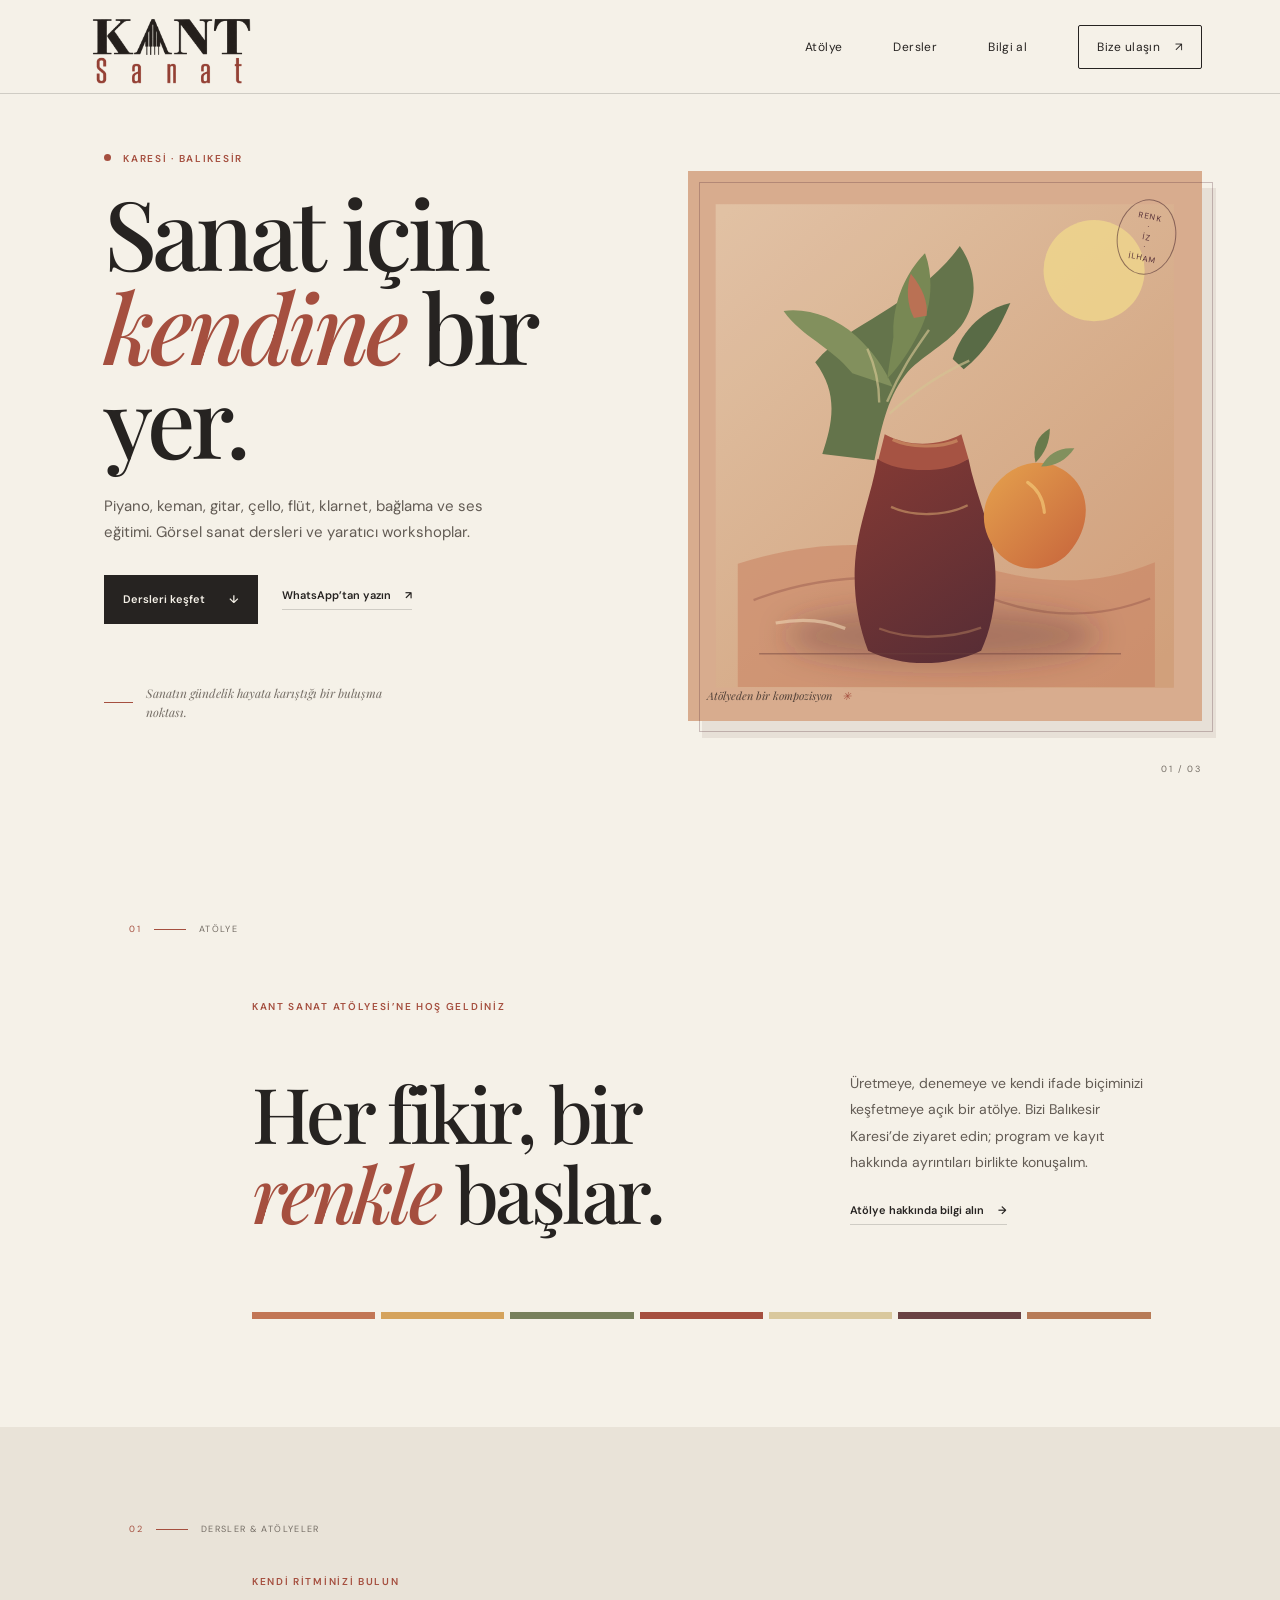
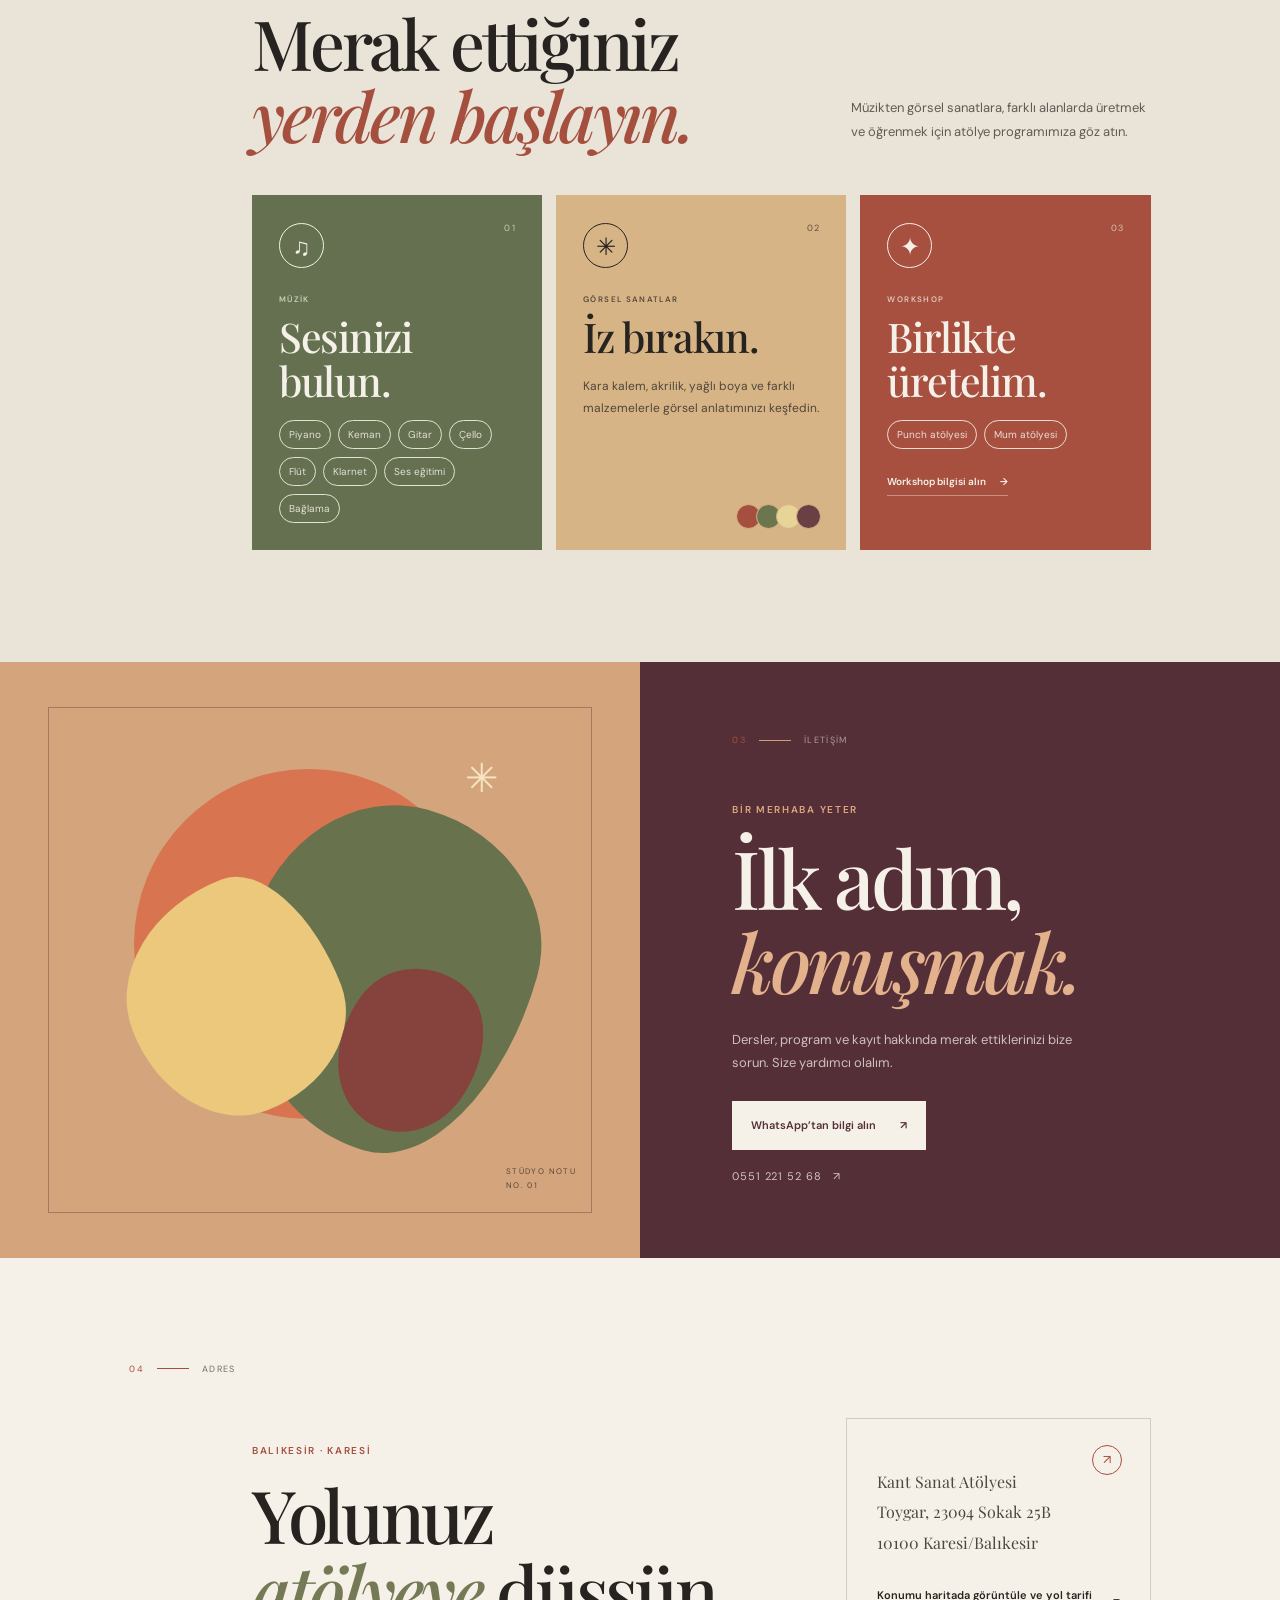
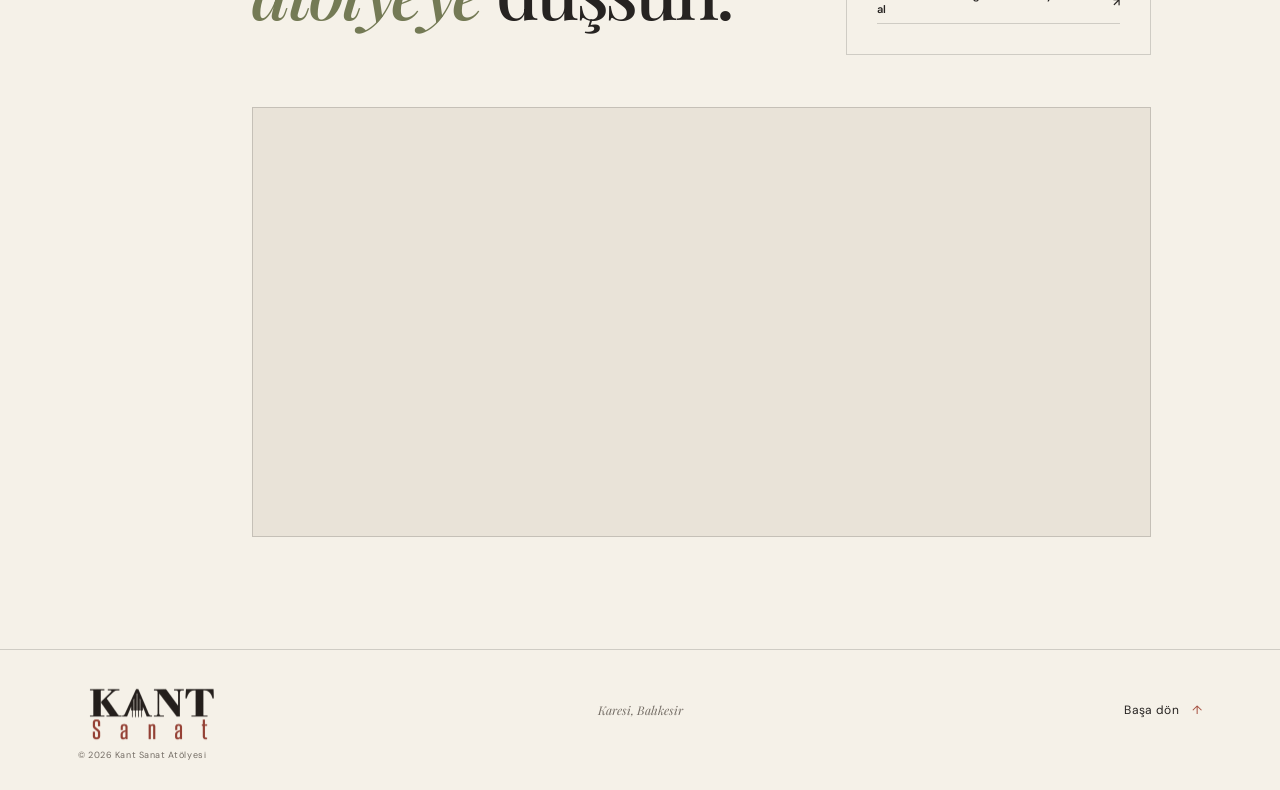
==== index.html @ 28cf9b3d "Use the supplied studio address text" ====
<!doctype html>
<html lang="tr">
  <head>
    <meta charset="utf-8">
    <meta name="viewport" content="width=device-width, initial-scale=1">
    <meta name="theme-color" content="#f5f1e8">
    <meta name="description" content="Kant Sanat Atölyesi, Karesi, Balıkesir. Piyano, keman, gitar, çello, flüt, klarnet, ses eğitimi, bağlama, görsel sanatlar ve yaratıcı workshoplar.">
    <title>Kant Sanat Atölyesi — Karesi, Balıkesir</title>
    <link rel="preconnect" href="https://fonts.googleapis.com">
    <link rel="preconnect" href="https://fonts.gstatic.com" crossorigin>
    <link href="https://fonts.googleapis.com/css2?family=DM+Sans:wght@400;500;600;700&family=Playfair+Display:wght@500;600;700&display=swap" rel="stylesheet">
    <link rel="stylesheet" href="styles.css?v=20261012-logo2">
    <script src="script.js" defer></script>
  </head>
  <body>
    <a class="skip-link" href="#main">İçeriğe geç</a>
    <header class="site-header">
      <a class="brand" href="#top" aria-label="Kant Sanat Atölyesi ana sayfa">
        <img class="brand-logo" src="kant-sanati-logo.png" alt="">
      </a>
      <button class="menu-toggle" type="button" aria-expanded="false" aria-controls="site-nav" aria-label="Menüyü aç">
        <span></span><span></span>
      </button>
      <nav class="site-nav" id="site-nav" aria-label="Ana menü">
        <a href="#atolye">Atölye</a>
        <a href="#program">Dersler</a>
        <a href="#bilgi">Bilgi al</a>
        <a class="nav-cta" href="https://wa.me/905512215268?text=Merhaba%2C%20Kant%20Sanat%20At%C3%B6lyesi%20hakk%C4%B1nda%20bilgi%20almak%20istiyorum." target="_blank" rel="noreferrer">Bize ulaşın <span aria-hidden="true">↗</span></a>
      </nav>
    </header>

    <main id="main">
      <section class="hero" id="top" aria-labelledby="hero-title">
        <div class="hero-copy">
          <p class="eyebrow"><span class="eyebrow-dot"></span> Karesi · Balıkesir</p>
          <h1 id="hero-title">Sanat için<br><em>kendine</em> bir yer.</h1>
          <p class="hero-lede">Piyano, keman, gitar, çello, flüt, klarnet, bağlama ve ses eğitimi. Görsel sanat dersleri ve yaratıcı workshoplar.</p>
          <div class="hero-actions">
            <a class="button button-dark" href="#program">Dersleri keşfet <span aria-hidden="true">↓</span></a>
            <a class="text-link" href="https://wa.me/905512215268?text=Merhaba%2C%20Kant%20Sanat%20At%C3%B6lyesi%20hakk%C4%B1nda%20bilgi%20almak%20istiyorum." target="_blank" rel="noreferrer">WhatsApp’tan yazın <span aria-hidden="true">↗</span></a>
          </div>
          <div class="hero-note"><span class="note-line"></span><span>Sanatın gündelik hayata karıştığı bir buluşma noktası.</span></div>
        </div>

        <div class="hero-art" role="img" aria-label="Sıcak renklerde, natürmorttan ilham alan özgün sanat illüstrasyonu">
          <div class="art-stamp">RENK<br>·<br>İZ<br>·<br>İLHAM</div>
          <svg class="still-life" viewBox="0 0 650 690" fill="none" xmlns="http://www.w3.org/2000/svg" aria-hidden="true">
            <defs>
              <linearGradient id="paper" x1="52" y1="46" x2="575" y2="636" gradientUnits="userSpaceOnUse"><stop stop-color="#E7C7A8"/><stop offset="1" stop-color="#D6A47E"/></linearGradient>
              <linearGradient id="vase" x1="223" y1="290" x2="431" y2="602" gradientUnits="userSpaceOnUse"><stop stop-color="#8C3C34"/><stop offset="1" stop-color="#542C35"/></linearGradient>
              <linearGradient id="fruit" x1="374" y1="355" x2="504" y2="485" gradientUnits="userSpaceOnUse"><stop stop-color="#E7A54E"/><stop offset="1" stop-color="#C8673D"/></linearGradient>
              <filter id="shadow" x="0" y="0" width="650" height="690" filterUnits="userSpaceOnUse"><feGaussianBlur stdDeviation="18"/></filter>
            </defs>
            <path d="M35 39H615V651H35V39Z" fill="url(#paper)"/>
            <path d="M35 39H615V651H35V39Z" fill="#5C3934" fill-opacity=".04"/>
            <circle cx="514" cy="123" r="64" fill="#F0D88C" fill-opacity=".8"/>
            <path d="M63 494C172 459 268 465 366 496C445 521 517 523 591 492V650H63V494Z" fill="#C98262" fill-opacity=".56"/>
            <path d="M83 540C187 500 299 506 378 536C455 565 522 563 585 538" stroke="#8B4D45" stroke-opacity=".38" stroke-width="3"/>
            <ellipse cx="322" cy="585" rx="199" ry="35" fill="#4D3235" fill-opacity=".3" filter="url(#shadow)"/>
            <path d="M161 239C184 211 217 195 243 178C282 154 319 127 344 92C362 117 370 155 349 188C332 215 294 231 275 255C251 286 244 326 236 363L170 355C184 314 190 277 161 239Z" fill="#64744B"/>
            <path d="M208 253C180 218 144 207 121 174C154 170 187 183 212 205C233 224 249 246 259 270" fill="#82905D"/>
            <path d="M260 207C258 164 276 125 300 101C312 134 308 173 291 204C280 225 268 244 252 260" fill="#788854"/>
            <path d="M335 235C347 196 377 171 408 164C394 197 378 224 349 248" fill="#596B46"/>
            <path d="M242 290C242 264 237 244 227 222" stroke="#D4C492" stroke-opacity=".65" stroke-width="3"/>
            <path d="M252 289C269 249 286 225 305 198" stroke="#D4C492" stroke-opacity=".65" stroke-width="3"/>
            <path d="M255 304C292 271 323 252 356 237" stroke="#D4C492" stroke-opacity=".65" stroke-width="3"/>
            <path d="M286 183C277 166 276 145 282 127C297 145 304 163 302 180" fill="#BA7154"/>
            <path d="M228 604C216 573 210 538 211 501C213 448 232 409 240 361C268 375 315 381 355 361C364 408 387 452 389 503C391 542 383 579 371 604C326 625 272 625 228 604Z" fill="url(#vase)"/>
            <path d="M241 362C262 377 324 383 355 361L346 330C318 345 280 347 249 330L241 362Z" fill="#A65343"/>
            <path d="M259 337C280 347 319 348 341 338" stroke="#D8A16E" stroke-opacity=".55" stroke-width="4"/>
            <path d="M257 422C284 435 326 434 354 420" stroke="#E1B477" stroke-opacity=".5" stroke-width="3"/>
            <path d="M242 576C274 589 329 591 371 575" stroke="#D8A16E" stroke-opacity=".35" stroke-width="3"/>
            <path d="M396 484C370 457 367 421 390 393C416 362 457 357 484 382C515 410 505 455 482 480C460 504 422 508 396 484Z" fill="url(#fruit)"/>
            <path d="M440 366C435 348 442 332 458 323C458 340 452 354 440 366Z" fill="#687A4B"/>
            <path d="M447 371C456 354 471 346 489 348C479 363 465 371 447 371Z" fill="#82905D"/>
            <path d="M430 391C443 400 450 414 451 429" stroke="#F3C977" stroke-opacity=".68" stroke-width="4" stroke-linecap="round"/>
            <path d="M90 608H548" stroke="#6B413B" stroke-opacity=".46" stroke-width="2"/>
            <path d="M111 569C145 563 173 565 199 576" stroke="#F0D7B5" stroke-opacity=".58" stroke-width="4"/>
          </svg>
          <span class="art-caption">Atölyeden bir kompozisyon <span aria-hidden="true">✳</span></span>
        </div>
        <span class="hero-index" aria-hidden="true">01 / 03</span>
      </section>

      <section class="intro section-wrap" id="atolye" aria-labelledby="intro-title">
        <div class="section-label"><span>01</span><span class="label-rule"></span><span>ATÖLYE</span></div>
        <div class="intro-content">
          <p class="eyebrow">Kant Sanat Atölyesi’ne hoş geldiniz</p>
          <h2 id="intro-title">Her fikir, bir<br><em>renkle</em> başlar.</h2>
          <div class="intro-side">
            <p>Üretmeye, denemeye ve kendi ifade biçiminizi keşfetmeye açık bir atölye. Bizi Balıkesir Karesi’de ziyaret edin; program ve kayıt hakkında ayrıntıları birlikte konuşalım.</p>
            <a class="text-link" href="#bilgi">Atölye hakkında bilgi alın <span aria-hidden="true">→</span></a>
          </div>
        </div>
        <div class="color-strip" aria-hidden="true"><span></span><span></span><span></span><span></span><span></span><span></span><span></span></div>
      </section>

      <section class="program-section section-wrap" id="program" aria-labelledby="program-title">
        <div class="section-label"><span>02</span><span class="label-rule"></span><span>DERSLER &amp; ATÖLYELER</span></div>
        <div class="program-heading">
          <div>
            <p class="eyebrow">Kendi ritminizi bulun</p>
            <h2 id="program-title">Merak ettiğiniz<br><em>yerden başlayın.</em></h2>
          </div>
          <p class="program-intro">Müzikten görsel sanatlara, farklı alanlarda üretmek ve öğrenmek için atölye programımıza göz atın.</p>
        </div>
        <div class="program-grid">
          <article class="program-card music-card">
            <span class="program-number">01</span>
            <span class="program-symbol" aria-hidden="true">♫</span>
            <p class="eyebrow">MÜZİK</p>
            <h3>Sesinizi<br>bulun.</h3>
            <ul><li>Piyano</li><li>Keman</li><li>Gitar</li><li>Çello</li><li>Flüt</li><li>Klarnet</li><li>Ses eğitimi</li><li>Bağlama</li></ul>
          </article>
          <article class="program-card visual-card">
            <span class="program-number">02</span>
            <span class="program-symbol" aria-hidden="true">✳</span>
            <p class="eyebrow">GÖRSEL SANATLAR</p>
            <h3>İz bırakın.</h3>
            <p class="program-description">Kara kalem, akrilik, yağlı boya ve farklı malzemelerle görsel anlatımınızı keşfedin.</p>
            <div class="mini-swatches" aria-hidden="true"><i></i><i></i><i></i><i></i></div>
          </article>
          <article class="program-card workshop-card">
            <span class="program-number">03</span>
            <span class="program-symbol" aria-hidden="true">✦</span>
            <p class="eyebrow">WORKSHOP</p>
            <h3>Birlikte<br>üretelim.</h3>
            <ul><li>Punch atölyesi</li><li>Mum atölyesi</li></ul>
            <a class="text-link" href="#bilgi">Workshop bilgisi alın <span aria-hidden="true">→</span></a>
          </article>
        </div>
      </section>

      <section class="visit-section" id="bilgi" aria-labelledby="visit-title">
        <div class="visit-art" aria-hidden="true">
          <div class="visit-circle"></div>
          <div class="visit-shape visit-shape-one"></div>
          <div class="visit-shape visit-shape-two"></div>
          <div class="visit-shape visit-shape-three"></div>
          <span class="visit-scribble">✳</span>
          <span class="visit-label">STÜDYO NOTU<br>NO. 01</span>
        </div>
        <div class="visit-copy">
          <div class="section-label section-label-light"><span>03</span><span class="label-rule"></span><span>İLETİŞİM</span></div>
          <p class="eyebrow">Bir merhaba yeter</p>
          <h2 id="visit-title">İlk adım,<br><em>konuşmak.</em></h2>
          <p class="visit-text">Dersler, program ve kayıt hakkında merak ettiklerinizi bize sorun. Size yardımcı olalım.</p>
          <a class="button button-light" href="https://wa.me/905512215268?text=Merhaba%2C%20Kant%20Sanat%20At%C3%B6lyesi%20hakk%C4%B1nda%20bilgi%20almak%20istiyorum." target="_blank" rel="noreferrer">WhatsApp’tan bilgi alın <span aria-hidden="true">↗</span></a>
          <a class="phone-link" href="tel:+905512215268">0551 221 52 68 <span aria-hidden="true">↗</span></a>
        </div>
      </section>

      <section class="address-section section-wrap" aria-labelledby="address-title">
        <div class="section-label"><span>04</span><span class="label-rule"></span><span>ADRES</span></div>
        <div class="address-content">
          <div>
            <p class="eyebrow">Balıkesir · Karesi</p>
            <h2 id="address-title">Yolunuz<br><em>atölyeye</em> düşsün.</h2>
          </div>
          <div class="address-card">
            <span class="pin-icon" aria-hidden="true">↗</span>
            <address>Kant Sanat Atölyesi<br>Toygar, 23094 Sokak 25B<br>10100 Karesi/Balıkesir</address>
            <a class="text-link" href="https://maps.app.goo.gl/2a5eTkE3powobp9GA" target="_blank" rel="noreferrer">Konumu haritada görüntüle ve yol tarifi al <span aria-hidden="true">↗</span></a>
          </div>
        </div>
        <div class="address-map">
          <iframe
            title="Kant Sanat Atölyesi konumu — Toygar Mahallesi, Karesi, Balıkesir"
            src="https://maps.google.com/maps?output=embed&cid=5577545755365066523"
            loading="lazy"
            referrerpolicy="no-referrer-when-downgrade"
            allowfullscreen>
          </iframe>
        </div>
      </section>
    </main>

    <footer class="site-footer">
      <a class="brand brand-footer" href="#top" aria-label="Sayfanın başına dön">
        <img class="brand-logo" src="kant-sanati-logo.png" alt="">
      </a>
      <span class="footer-place">Karesi, Balıkesir</span>
      <a class="footer-top" href="#top">Başa dön <span aria-hidden="true">↑</span></a>
      <span class="footer-copy">© <span id="year">2026</span> Kant Sanat Atölyesi</span>
    </footer>
  </body>
</html>
---- styles.css ----
:root {
  color-scheme: light;
  --paper: #f5f1e8;
  --ink: #262321;
  --muted: #746d65;
  --clay: #a54f3f;
  --wine: #552f37;
  --sage: #747a55;
  --line: rgba(38, 35, 33, .18);
  --serif: "Playfair Display", Georgia, serif;
  --sans: "DM Sans", Arial, sans-serif;
}

* { box-sizing: border-box; }
html { scroll-behavior: smooth; }
body { margin: 0; background: var(--paper); color: var(--ink); font-family: var(--sans); -webkit-font-smoothing: antialiased; }
a { color: inherit; }
.skip-link { position: absolute; top: -4rem; left: 1rem; z-index: 20; padding: .8rem 1rem; background: var(--ink); color: white; }
.skip-link:focus { top: 1rem; }
.site-header { height: 94px; padding: 0 6.1vw; display: flex; align-items: center; justify-content: space-between; position: relative; z-index: 5; border-bottom: 1px solid var(--line); }
.brand { display: inline-flex; align-items: center; gap: 0; text-decoration: none; }
.brand-logo { width: clamp(145px, 16vw, 190px); height: 80px; display: block; object-fit: cover; object-position: center; filter: saturate(.72); }
.site-nav { display: flex; align-items: center; gap: clamp(26px, 4vw, 58px); }
.site-nav a, .footer-top { font-size: 12px; text-decoration: none; letter-spacing: .03em; }
.site-nav a:not(.nav-cta):hover, .footer-top:hover, .text-link:hover { color: var(--clay); }
.nav-cta { padding: 13px 18px; border: 1px solid var(--ink); border-radius: 2px; transition: background .2s, color .2s; }
.nav-cta span { margin-left: 11px; }
.nav-cta:hover { background: var(--ink); color: var(--paper); }
.menu-toggle { display: none; }

.hero { min-height: 630px; position: relative; padding: 58px 6.1vw 70px; display: grid; grid-template-columns: 1fr .94fr; align-items: center; gap: 5vw; overflow: hidden; }
.hero-copy { max-width: 560px; padding: 0 0 18px 2vw; position: relative; z-index: 1; }
.eyebrow { margin: 0 0 19px; font-size: 10px; font-weight: 600; letter-spacing: .17em; text-transform: uppercase; color: var(--clay); }
.eyebrow-dot { display: inline-block; width: 7px; height: 7px; margin: 0 9px 1px 0; border-radius: 50%; background: var(--clay); }
h1, h2 { margin: 0; font-family: var(--serif); font-weight: 500; letter-spacing: -.045em; }
h1 { font-size: clamp(64px, 7.5vw, 106px); line-height: .98; }
h1 em, h2 em { color: var(--clay); font-weight: 500; }
.hero-lede { max-width: 380px; margin: 27px 0 0; color: #625b54; font-size: 15px; line-height: 1.75; }
.hero-actions { margin-top: 29px; display: flex; align-items: center; gap: 24px; flex-wrap: wrap; }
.button { min-height: 49px; padding: 0 19px; display: inline-flex; align-items: center; justify-content: center; gap: 24px; font-size: 11px; font-weight: 600; text-decoration: none; transition: transform .2s, background .2s; }
.button:hover { transform: translateY(-2px); }
.button-dark { background: var(--ink); color: var(--paper); }
.button-dark:hover { background: var(--clay); }
.text-link { width: fit-content; display: inline-flex; align-items: center; gap: 14px; font-size: 11px; font-weight: 600; text-decoration: none; border-bottom: 1px solid var(--line); padding-bottom: 7px; transition: color .2s; }
.hero-note { display: flex; align-items: center; gap: 13px; max-width: 285px; margin-top: 60px; color: var(--muted); font: italic 12px/1.6 var(--serif); }
.note-line { width: 29px; height: 1px; flex: 0 0 auto; background: var(--clay); }
.hero-art { height: min(46vw, 550px); min-height: 405px; max-height: 550px; position: relative; background: #d8ac8e; box-shadow: 14px 17px 0 rgba(88, 57, 49, .09); }
.hero-art::before { content: ""; position: absolute; z-index: 1; inset: 0; border: 1px solid rgba(83, 46, 54, .28); transform: translate(11px, 11px); pointer-events: none; }
.still-life { width: 100%; height: 100%; display: block; }
.art-stamp { position: absolute; z-index: 2; top: 28px; right: 26px; width: 59px; height: 76px; display: grid; place-content: center; border: 1px solid rgba(82, 49, 52, .6); border-radius: 50%; color: var(--wine); text-align: center; font-size: 8px; line-height: 1.3; letter-spacing: .13em; transform: rotate(11deg); }
.art-caption { position: absolute; bottom: 18px; left: 19px; color: rgba(39, 32, 29, .76); font: italic 11px var(--serif); }
.art-caption span { margin-left: 7px; color: var(--clay); }
.hero-index { position: absolute; bottom: 35px; right: 6.1vw; color: var(--muted); font-size: 9px; letter-spacing: .2em; }

.section-wrap { padding-left: 10.1vw; padding-right: 10.1vw; }
.intro { padding-top: 113px; padding-bottom: 108px; }
.section-label { display: flex; align-items: center; gap: 13px; color: var(--muted); font-size: 9px; letter-spacing: .15em; }
.section-label > span:first-child { color: var(--clay); }
.label-rule { width: 32px; height: 1px; background: var(--clay); }
.intro-content { margin: 45px 0 0 12%; display: grid; grid-template-columns: 1.1fr .65fr; align-items: end; gap: 7vw; }
.intro-content .eyebrow { grid-column: 1 / -1; margin-bottom: -33px; }
h2 { font-size: clamp(48px, 6vw, 78px); line-height: 1.04; }
.intro-side { max-width: 350px; padding-bottom: 8px; }
.intro-side p { margin: 0 0 22px; color: #625b54; font-size: 14px; line-height: 1.9; }
.color-strip { height: 7px; margin: 79px 0 0 12%; display: flex; gap: 6px; }
.color-strip span { height: 100%; flex: 1; background: #c27655; }
.color-strip span:nth-child(2) { background: #d5a35c; }
.color-strip span:nth-child(3) { background: #77805c; }
.color-strip span:nth-child(4) { background: #a54f3f; }
.color-strip span:nth-child(5) { background: #d9c89d; }
.color-strip span:nth-child(6) { background: #6a4243; }
.color-strip span:nth-child(7) { background: #b77b57; }

.program-section { padding-top: 96px; padding-bottom: 112px; background: #e9e3d8; }
.program-heading { margin: 40px 0 44px 12%; display: flex; justify-content: space-between; align-items: end; gap: 7vw; }
.program-heading h2 { font-size: clamp(47px, 5.4vw, 70px); }
.program-intro { max-width: 300px; margin: 0 0 7px; color: #625b54; font-size: 13px; line-height: 1.85; }
.program-grid { margin-left: 12%; display: grid; grid-template-columns: repeat(3, 1fr); gap: 14px; }
.program-card { min-height: 355px; position: relative; padding: 28px 27px 27px; overflow: hidden; }
.music-card { background: #64704f; color: var(--paper); }
.visual-card { background: #d7b486; color: var(--ink); }
.workshop-card { background: #a75040; color: var(--paper); }
.program-number { position: absolute; top: 27px; right: 26px; font-size: 9px; letter-spacing: .16em; opacity: .68; }
.program-symbol { width: 45px; height: 45px; display: grid; place-items: center; margin-bottom: 26px; border: 1px solid currentColor; border-radius: 50%; font: 24px var(--serif); }
.program-card .eyebrow { margin-bottom: 10px; color: inherit; opacity: .72; font-size: 8px; }
.program-card h3 { margin: 0 0 18px; font: 500 clamp(32px, 3.2vw, 42px)/1.08 var(--serif); letter-spacing: -.03em; }
.program-card ul { margin: 0; padding: 0; display: flex; flex-wrap: wrap; gap: 8px 7px; list-style: none; }
.program-card li { padding: 7px 9px; border: 1px solid currentColor; border-radius: 20px; font-size: 10px; opacity: .88; }
.program-description { max-width: 250px; margin: 0; color: rgba(38, 35, 33, .76); font-size: 12px; line-height: 1.8; }
.mini-swatches { position: absolute; right: 25px; bottom: 21px; display: flex; }
.mini-swatches i { width: 25px; height: 25px; margin-left: -5px; border: 1px solid #d7b486; border-radius: 50%; background: #a54f3f; }
.mini-swatches i:nth-child(2) { background: #6b764f; }
.mini-swatches i:nth-child(3) { background: #e7d497; }
.mini-swatches i:nth-child(4) { background: #6b4044; }
.workshop-card .text-link { margin-top: 26px; color: var(--paper); border-color: rgba(245, 241, 232, .4); font-size: 10px; }
.workshop-card .text-link:hover { color: #f1c994; }

.visit-section { min-height: 560px; display: grid; grid-template-columns: 1fr 1fr; background: var(--wine); color: var(--paper); overflow: hidden; }
.visit-art { min-height: 560px; position: relative; overflow: hidden; background: #d4a57d; }
.visit-art::before { content: ""; position: absolute; inset: 7.5%; border: 1px solid rgba(76, 42, 43, .36); }
.visit-circle { position: absolute; width: min(28vw, 350px); aspect-ratio: 1; top: 18%; left: 21%; border-radius: 50%; background: #d87550; }
.visit-shape { position: absolute; }
.visit-shape-one { width: 45%; height: 58%; top: 24%; left: 38%; border-radius: 48% 52% 41% 59% / 45% 38% 62% 55%; background: #68734d; transform: rotate(16deg); }
.visit-shape-two { width: 33%; height: 39%; top: 37%; left: 20%; border-radius: 65% 35% 54% 46% / 47% 61% 39% 53%; background: #ebc87c; transform: rotate(-21deg); }
.visit-shape-three { width: 22%; height: 28%; top: 51%; left: 53%; border-radius: 52% 48% 46% 54% / 41% 57% 43% 59%; background: #86433d; transform: rotate(36deg); }
.visit-scribble { position: absolute; top: 15%; right: 22%; color: #f4e5c4; font-size: 40px; }
.visit-label { position: absolute; right: 10%; bottom: 11%; color: rgba(48, 39, 34, .76); font-size: 8px; line-height: 1.7; letter-spacing: .17em; }
.visit-copy { align-self: center; padding: 72px 10vw 75px 7.2vw; }
.section-label-light { color: rgba(245, 241, 232, .57); }
.section-label-light .label-rule { background: #d19b73; }
.visit-copy .eyebrow { margin-top: 57px; color: #dda77f; }
.visit-copy h2 { font-size: clamp(57px, 6.3vw, 82px); }
.visit-copy h2 em { color: #e3b28c; }
.visit-text { max-width: 350px; margin: 25px 0 26px; color: rgba(245, 241, 232, .75); font-size: 13px; line-height: 1.8; }
.button-light { background: var(--paper); color: var(--wine); }
.button-light:hover { background: #e5c49c; }
.phone-link { display: block; width: fit-content; margin-top: 19px; color: rgba(245, 241, 232, .78); font-size: 11px; text-decoration: none; letter-spacing: .08em; }
.phone-link span { margin-left: 8px; }

.address-section { padding-top: 105px; padding-bottom: 112px; }
.address-content { margin: 43px 0 0 12%; display: grid; grid-template-columns: 1fr .62fr; gap: 8vw; align-items: center; }
.address-content h2 { font-size: clamp(49px, 5.7vw, 74px); }
.address-content h2 em { color: var(--sage); }
.address-card { position: relative; padding: 32px 30px 30px; border: 1px solid var(--line); }
.pin-icon { position: absolute; top: 26px; right: 28px; width: 30px; height: 30px; display: grid; place-items: center; border: 1px solid var(--clay); border-radius: 50%; color: var(--clay); font-size: 13px; }
.address-card address { margin: 16px 0 25px; color: #4d4742; font: 16px/1.9 var(--serif); font-style: normal; }
.address-map { height: clamp(260px, 35vw, 430px); margin: 52px 0 0 12%; overflow: hidden; border: 1px solid var(--line); background: #e9e3d8; }
.address-map iframe { width: 100%; height: 100%; display: block; border: 0; filter: saturate(.72) sepia(.08); }
.site-footer { min-height: 130px; padding: 29px 6.1vw; display: grid; grid-template-columns: 1fr auto 1fr; align-items: center; gap: 18px; border-top: 1px solid var(--line); }
.brand-footer .brand-logo { width: 150px; height: 63px; }
.footer-place { color: var(--muted); font: italic 12px var(--serif); }
.footer-top { justify-self: end; }
.footer-top span { margin-left: 9px; color: var(--clay); }
.footer-copy { grid-column: 1 / -1; margin-top: -11px; color: var(--muted); font-size: 9px; letter-spacing: .06em; }

@media (min-width: 1450px) { .hero { padding-left: max(6.1vw, calc((100vw - 1380px) / 2)); padding-right: max(6.1vw, calc((100vw - 1380px) / 2)); } }
@media (max-width: 900px) {
  .site-header { height: 80px; padding: 0 5vw; }
  .hero { min-height: auto; padding: 50px 5vw 67px; grid-template-columns: 1fr .9fr; gap: 3vw; }
  .hero-copy { padding-left: 0; }
  .hero-art { height: 53vw; min-height: 360px; }
  .section-wrap { padding-left: 7vw; padding-right: 7vw; }
  .intro-content, .address-content { margin-left: 5%; gap: 5vw; }
  .program-heading, .program-grid { margin-left: 5%; }
  .visit-copy { padding-right: 6vw; padding-left: 6vw; }
}
@media (max-width: 680px) {
  .site-header { height: 74px; }
.brand-logo { width: 145px; height: 61px; }
  .menu-toggle { width: 42px; height: 42px; padding: 12px 8px; display: flex; flex-direction: column; justify-content: center; gap: 6px; border: 0; background: transparent; cursor: pointer; }
  .menu-toggle span { height: 1px; width: 25px; background: var(--ink); transition: transform .2s; }
  .menu-toggle[aria-expanded="true"] span:first-child { transform: translateY(3.5px) rotate(45deg); }
  .menu-toggle[aria-expanded="true"] span:last-child { transform: translateY(-3.5px) rotate(-45deg); }
  .site-nav { position: absolute; top: 73px; left: 0; right: 0; padding: 22px 6vw 25px; display: none; flex-direction: column; align-items: stretch; gap: 20px; background: var(--paper); border-bottom: 1px solid var(--line); }
  .site-nav.is-open { display: flex; }
  .site-nav a { padding: 6px 0; }
  .site-nav .nav-cta { width: fit-content; padding: 12px 15px; }
  .hero { padding: 47px 6vw 50px; display: flex; flex-direction: column; align-items: stretch; gap: 39px; }
  .hero-copy { padding: 0; }
  h1 { font-size: clamp(61px, 16vw, 82px); }
  .hero-lede { margin-top: 19px; font-size: 14px; }
  .hero-actions { margin-top: 22px; gap: 19px; }
  .hero-note { margin-top: 31px; }
  .hero-art { width: calc(100% - 10px); height: 105vw; min-height: 0; max-height: 470px; margin-right: 10px; }
  .hero-index { right: 6vw; bottom: 19px; }
  .section-wrap { padding-left: 7vw; padding-right: 7vw; }
  .intro { padding-top: 74px; padding-bottom: 73px; }
  .intro-content { margin: 36px 0 0; display: block; }
  .intro-content .eyebrow { margin: 0 0 20px; }
  h2 { font-size: clamp(51px, 13vw, 68px); }
  .intro-side { margin-top: 25px; }
  .intro-side p { font-size: 13px; }
  .color-strip { margin: 41px 0 0; gap: 3px; }
  .program-section { padding-top: 73px; padding-bottom: 78px; }
  .program-heading { margin: 34px 0 29px; display: block; }
  .program-heading h2 { font-size: clamp(48px, 12vw, 64px); }
  .program-intro { margin-top: 18px; }
  .program-grid { margin: 0; grid-template-columns: 1fr; gap: 10px; }
  .program-card { min-height: 300px; padding: 25px 24px; }
  .program-card h3 { font-size: 39px; }
  .visit-section { display: flex; flex-direction: column; }
  .visit-art { min-height: 300px; height: 76vw; max-height: 400px; }
  .visit-circle { width: 53vw; }
  .visit-copy { padding: 42px 7vw 52px; }
  .visit-copy .eyebrow { margin-top: 41px; }
  .visit-copy h2 { font-size: clamp(61px, 15vw, 78px); }
  .address-section { padding-top: 73px; padding-bottom: 76px; }
  .address-map { height: 300px; margin: 32px 0 0; }
  .address-content { margin: 34px 0 0; display: block; }
  .address-content h2 { font-size: clamp(50px, 12vw, 66px); }
  .address-card { margin-top: 27px; padding: 25px 23px; }
  .address-card address { font-size: 15px; }
  .site-footer { padding: 25px 6vw; grid-template-columns: 1fr auto; }
  .footer-place { grid-row: 2; grid-column: 1; }
  .footer-top { grid-column: 2; grid-row: 1; }
  .footer-copy { margin-top: 0; }
}
@media (prefers-reduced-motion: reduce) { *, *::before, *::after { scroll-behavior: auto !important; transition-duration: .01ms !important; animation-duration: .01ms !important; } }
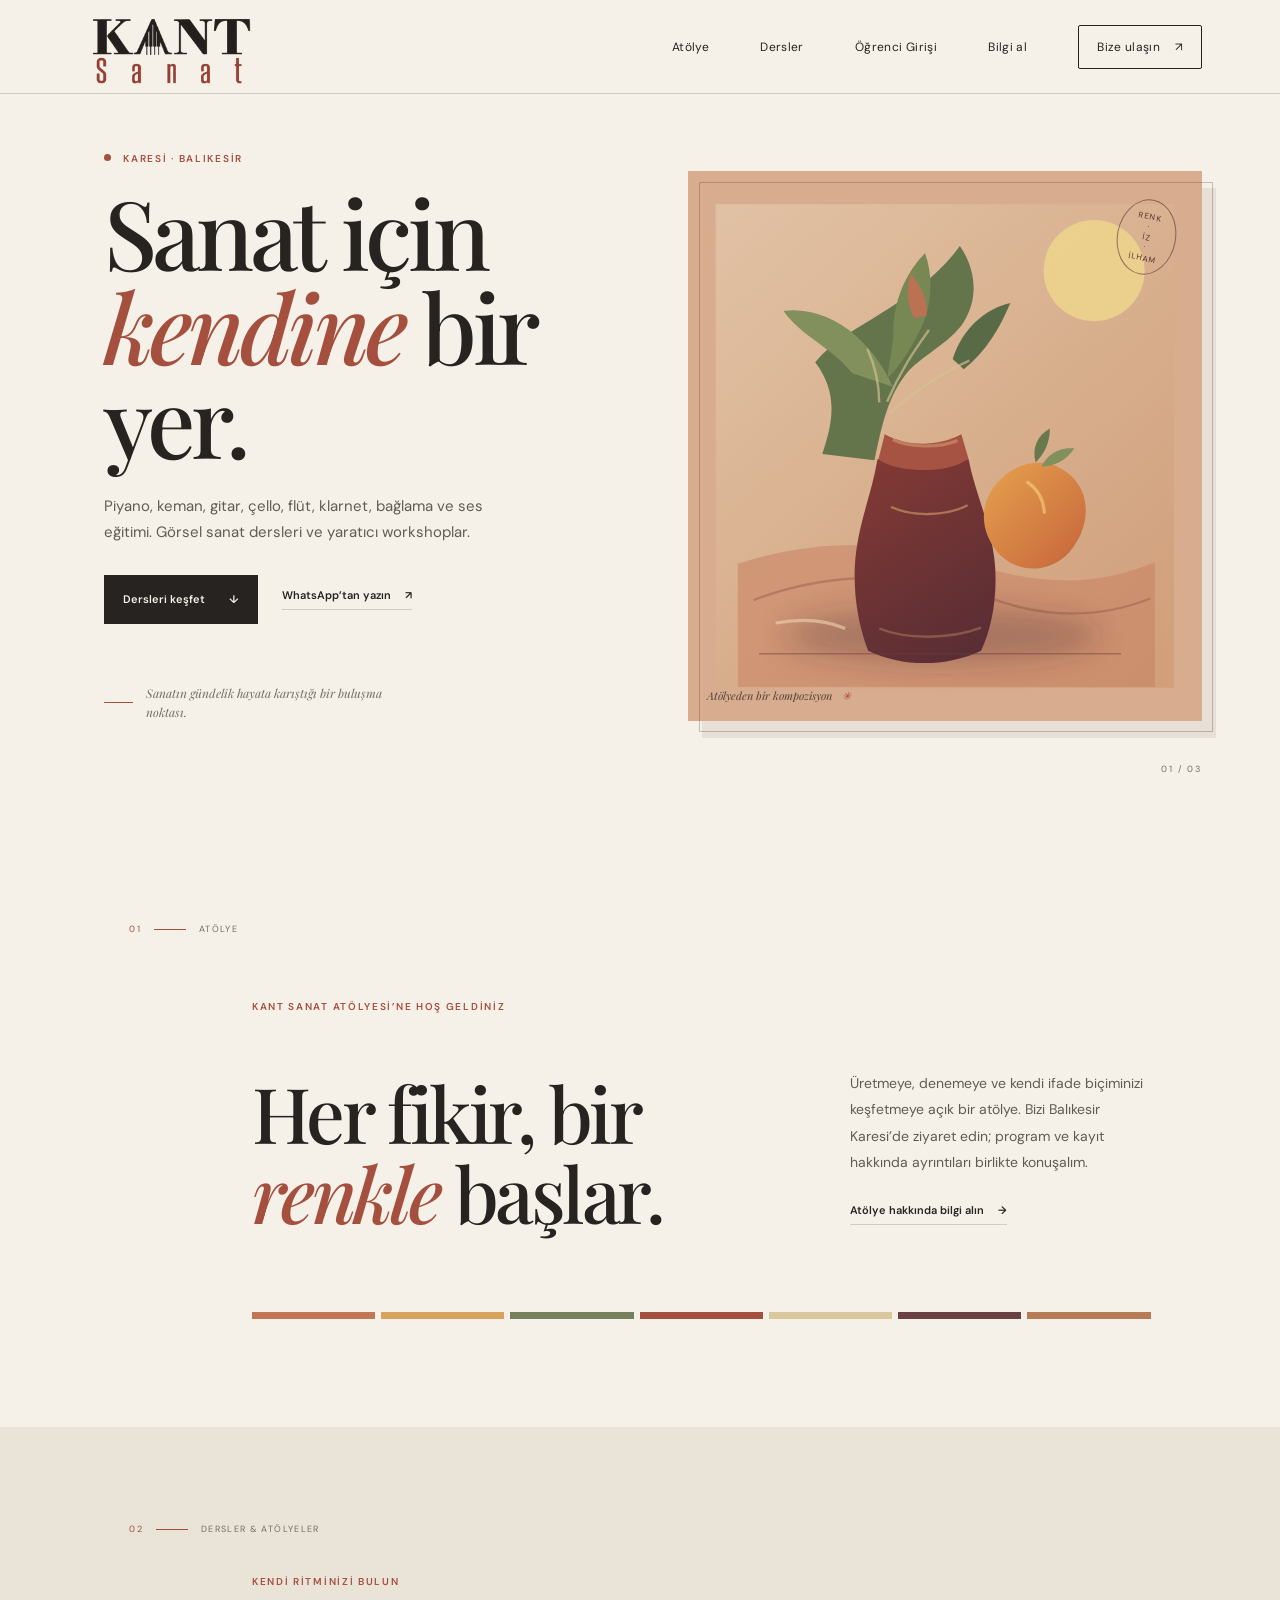
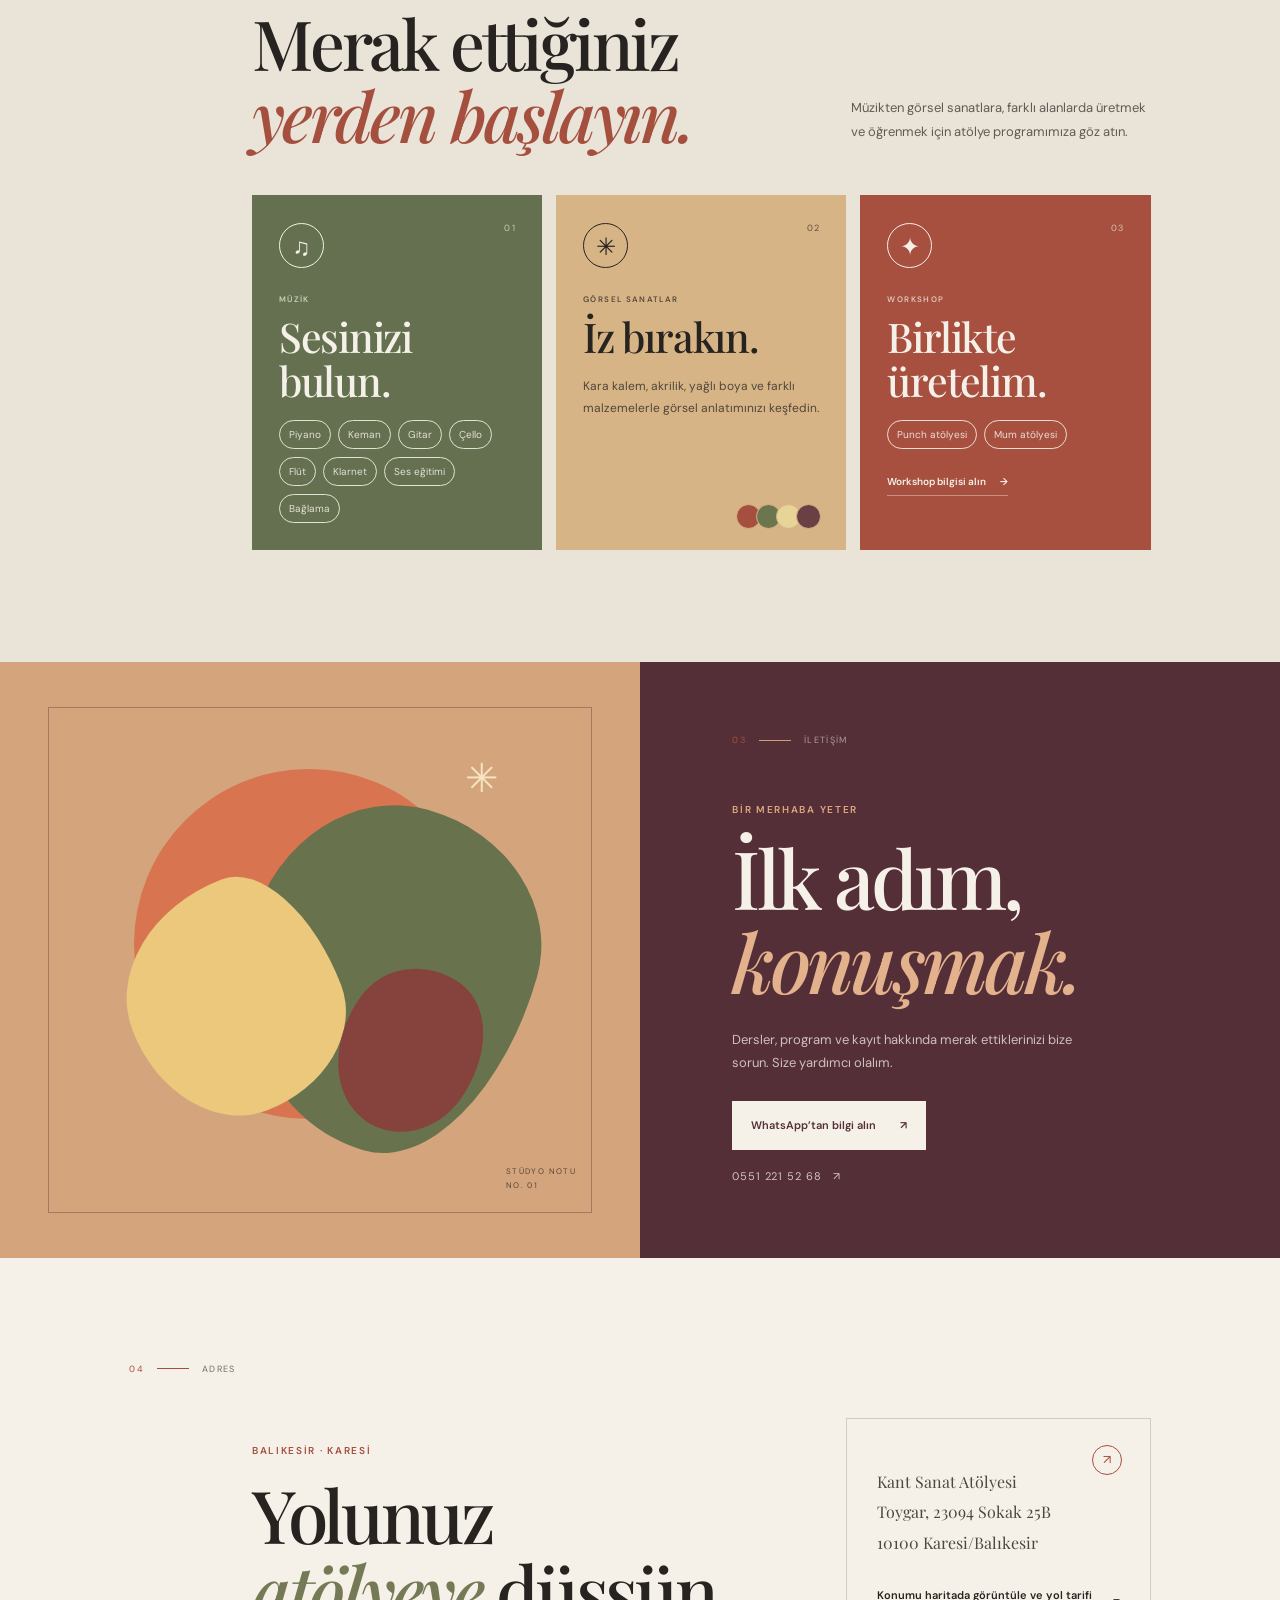
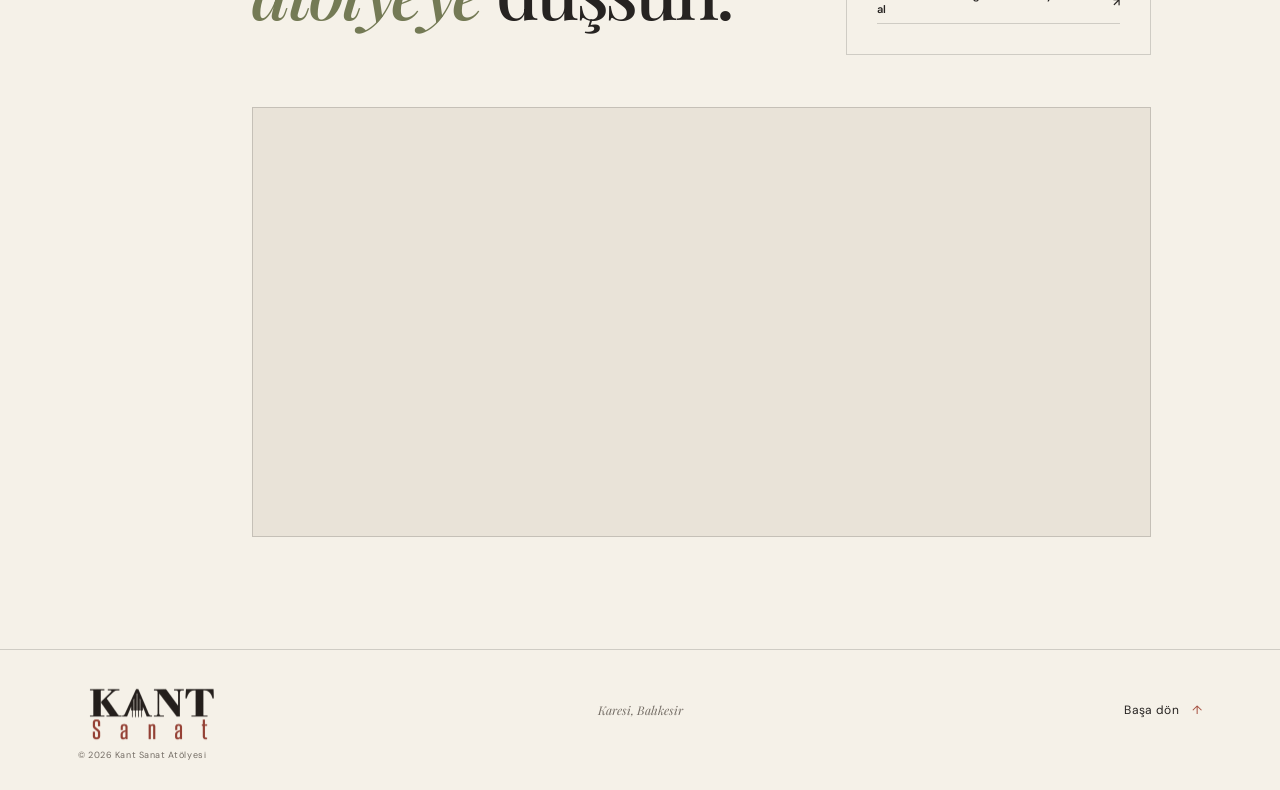
==== commit 31582b48: "Add student web portal under /ogrenci with Firebase account access" ====
--- a/index.html
+++ b/index.html
@@ -24,6 +24,7 @@
       <nav class="site-nav" id="site-nav" aria-label="Ana menü">
         <a href="#atolye">Atölye</a>
         <a href="#program">Dersler</a>
+        <a href="/ogrenci/">Öğrenci Girişi</a>
         <a href="#bilgi">Bilgi al</a>
         <a class="nav-cta" href="https://wa.me/905512215268?text=Merhaba%2C%20Kant%20Sanat%20At%C3%B6lyesi%20hakk%C4%B1nda%20bilgi%20almak%20istiyorum." target="_blank" rel="noreferrer">Bize ulaşın <span aria-hidden="true">↗</span></a>
       </nav>
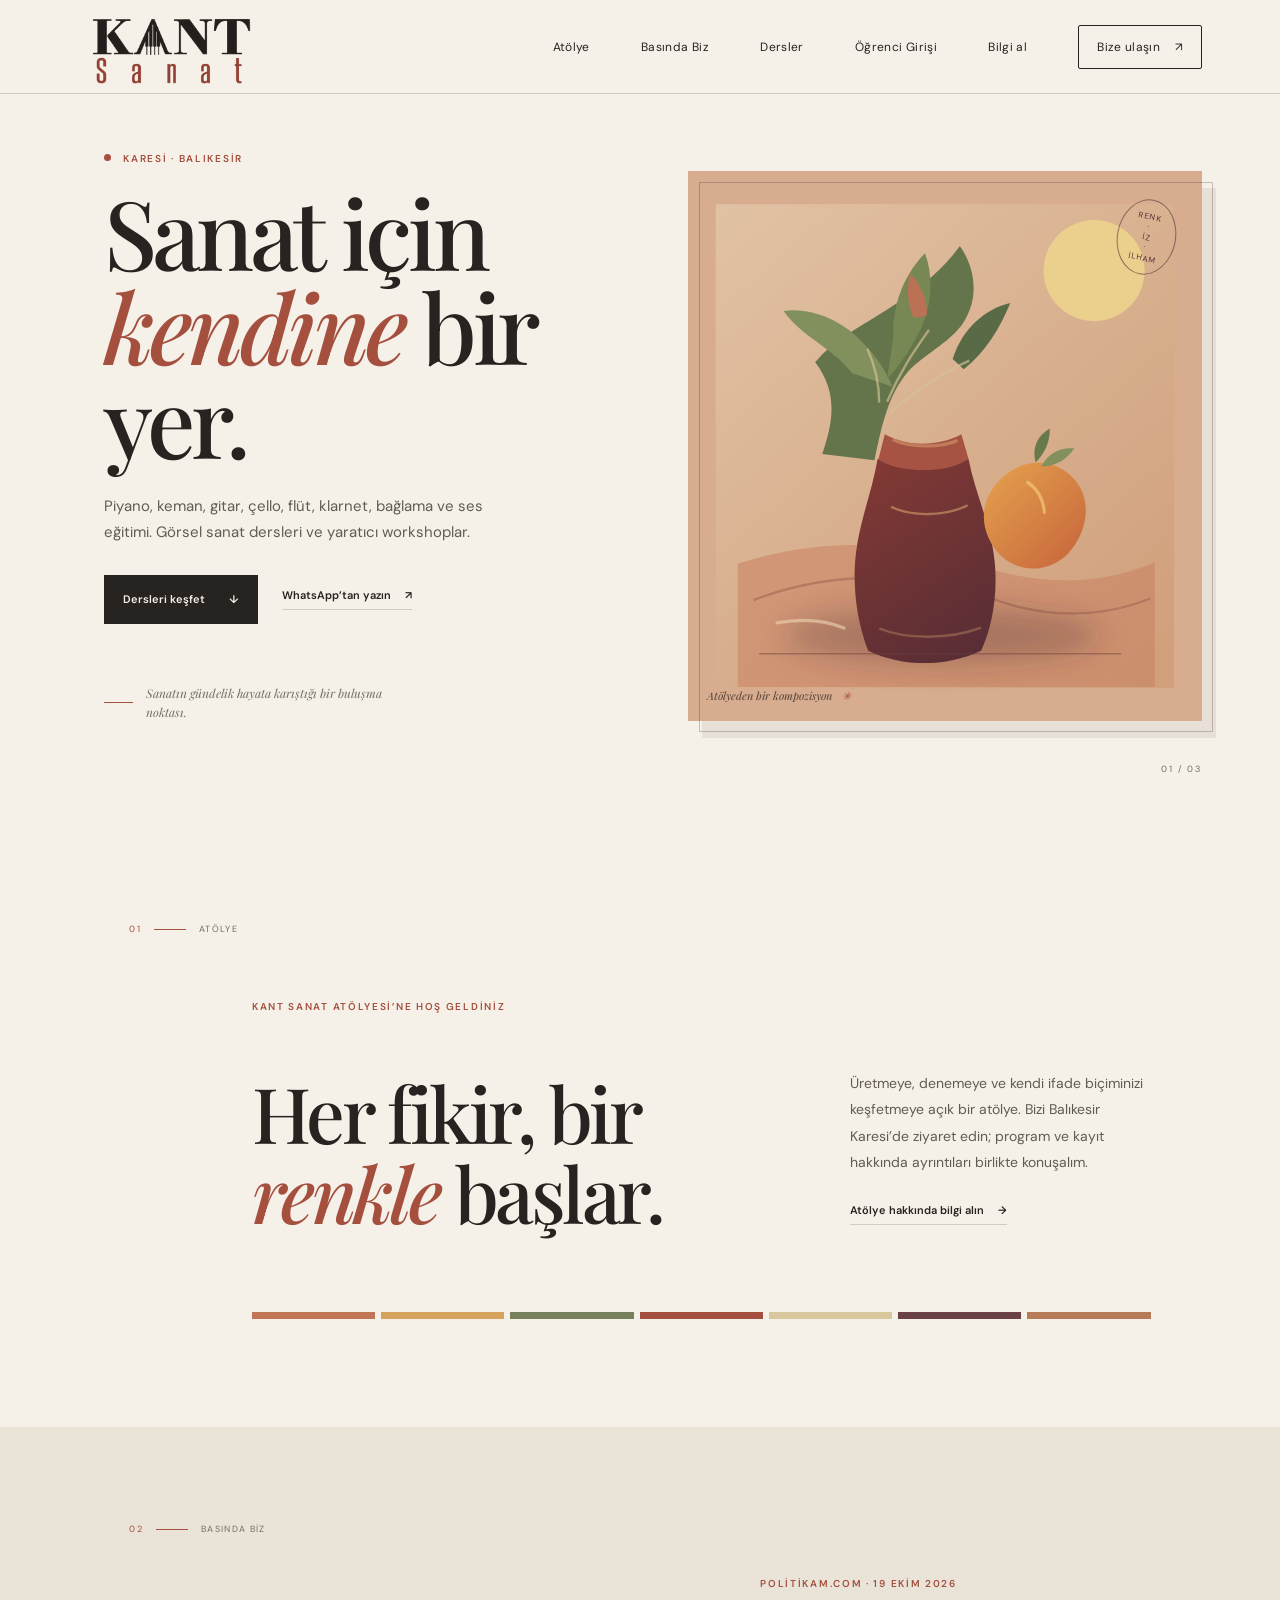
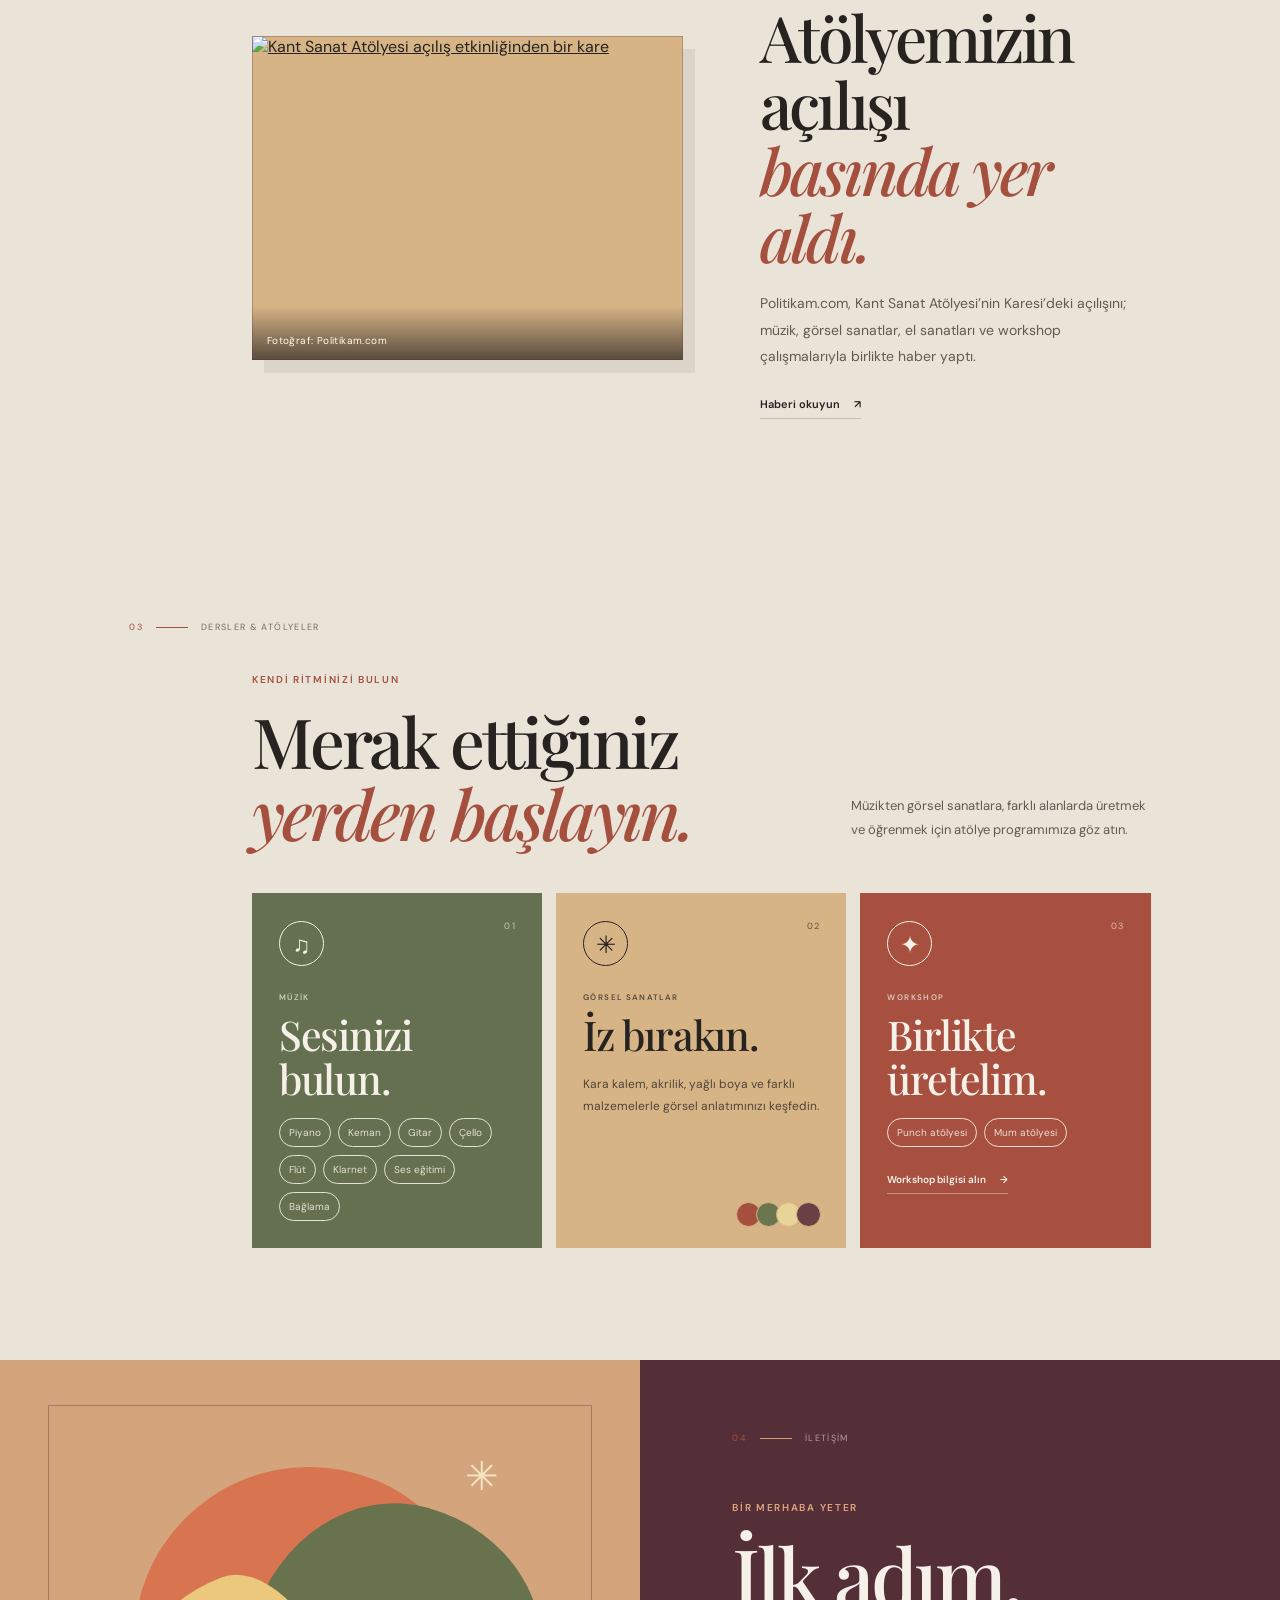
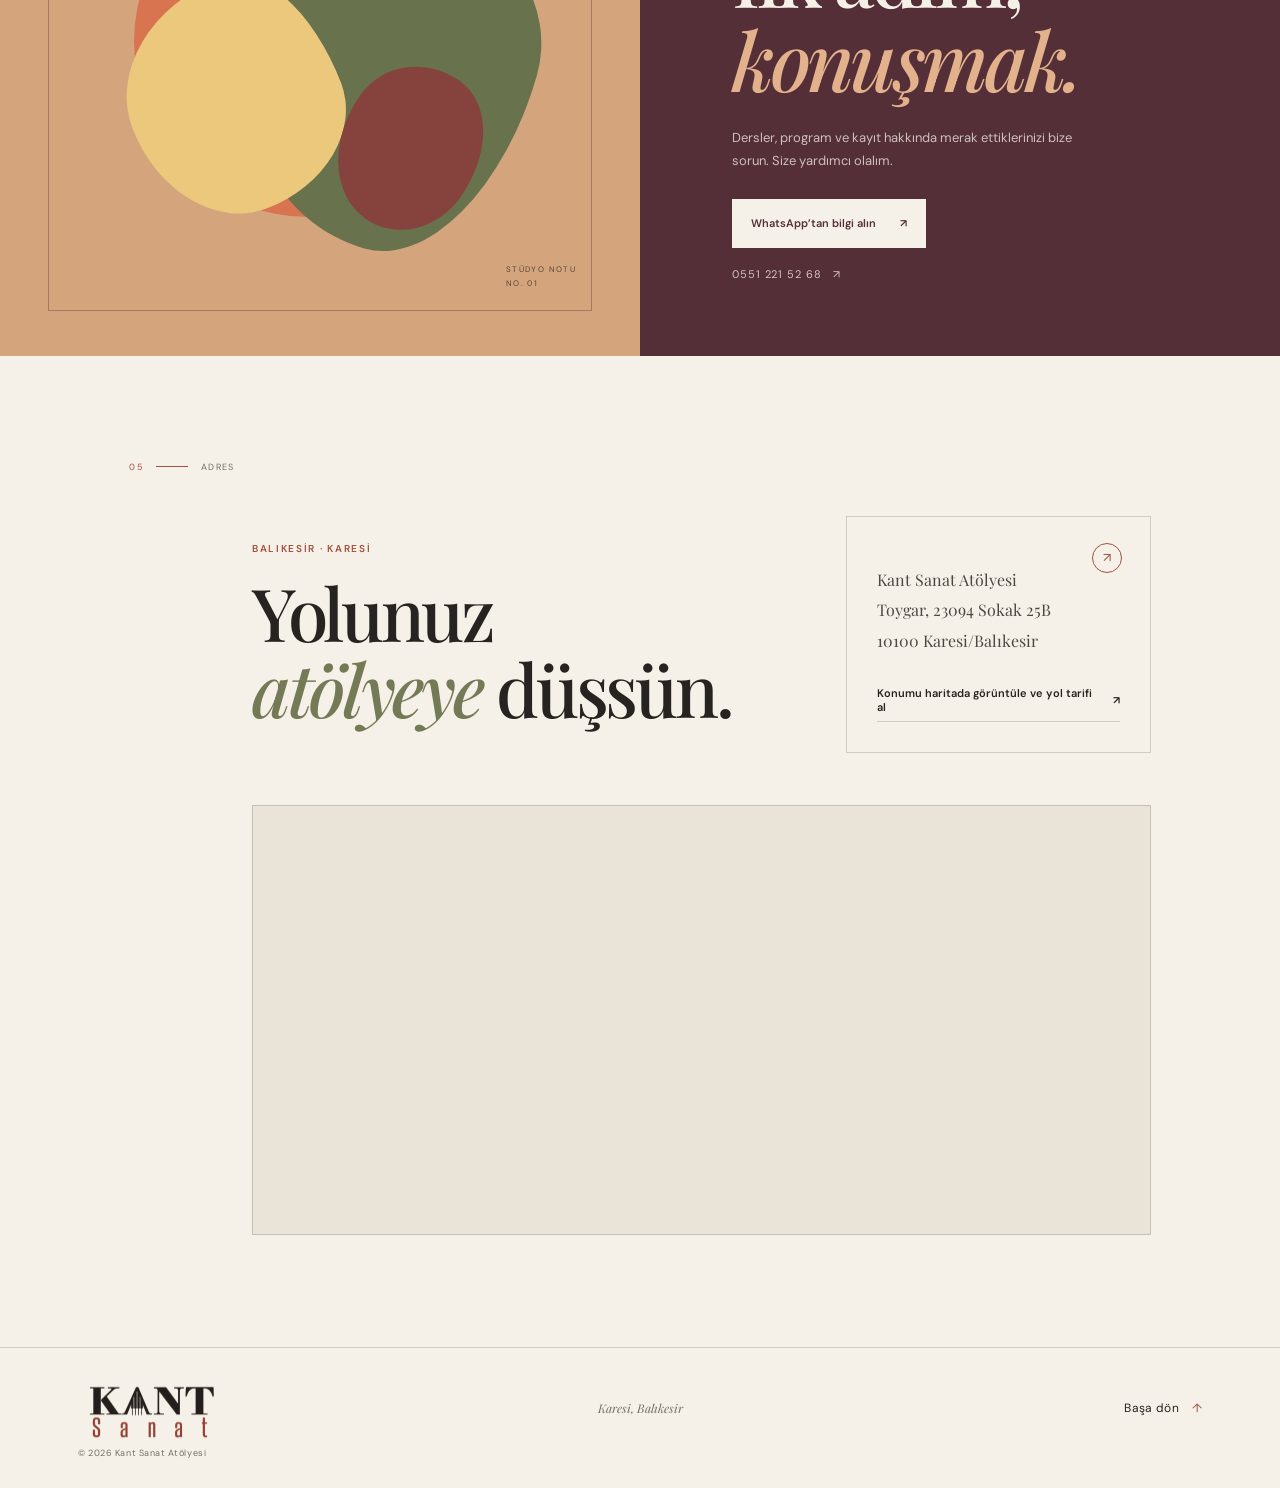
==== commit 9aed6a6b: "Add press coverage section with opening photo" ====
--- a/index.html
+++ b/index.html
@@ -23,8 +23,9 @@
       </button>
       <nav class="site-nav" id="site-nav" aria-label="Ana menü">
         <a href="#atolye">Atölye</a>
+        <a href="#basinda">Basında Biz</a>
         <a href="#program">Dersler</a>
-        <a href="/ogrenci/">Öğrenci Girişi</a>
+        <a href="https://kant-sanat-atolyesi.firebaseapp.com/">Öğrenci Girişi</a>
         <a href="#bilgi">Bilgi al</a>
         <a class="nav-cta" href="https://wa.me/905512215268?text=Merhaba%2C%20Kant%20Sanat%20At%C3%B6lyesi%20hakk%C4%B1nda%20bilgi%20almak%20istiyorum." target="_blank" rel="noreferrer">Bize ulaşın <span aria-hidden="true">↗</span></a>
       </nav>
@@ -96,8 +97,24 @@
         <div class="color-strip" aria-hidden="true"><span></span><span></span><span></span><span></span><span></span><span></span><span></span></div>
       </section>
 
+      <section class="press-section section-wrap" id="basinda" aria-labelledby="press-title">
+        <div class="section-label"><span>02</span><span class="label-rule"></span><span>BASINDA BİZ</span></div>
+        <div class="press-content">
+          <a class="press-photo" href="https://www.politikam.com/balikesir-karesi-kant-sanat-atolyesi-acildi" target="_blank" rel="noopener noreferrer" aria-label="Politikam.com açılış haberini fotoğrafla aç">
+            <img src="https://politikamcom.teimg.com/politikam-com/uploads/2026/10/whatsapp-image-2026-10-19-at-115817.jpeg" alt="Kant Sanat Atölyesi açılış etkinliğinden bir kare" loading="lazy">
+            <span class="press-photo-credit">Fotoğraf: Politikam.com</span>
+          </a>
+          <article class="press-story">
+            <p class="eyebrow">POLİTİKAM.COM · 19 EKİM 2026</p>
+            <h2 id="press-title">Atölyemizin açılışı<br><em>basında yer aldı.</em></h2>
+            <p>Politikam.com, Kant Sanat Atölyesi’nin Karesi’deki açılışını; müzik, görsel sanatlar, el sanatları ve workshop çalışmalarıyla birlikte haber yaptı.</p>
+            <a class="text-link" href="https://www.politikam.com/balikesir-karesi-kant-sanat-atolyesi-acildi" target="_blank" rel="noopener noreferrer">Haberi okuyun <span aria-hidden="true">↗</span></a>
+          </article>
+        </div>
+      </section>
+
       <section class="program-section section-wrap" id="program" aria-labelledby="program-title">
-        <div class="section-label"><span>02</span><span class="label-rule"></span><span>DERSLER &amp; ATÖLYELER</span></div>
+        <div class="section-label"><span>03</span><span class="label-rule"></span><span>DERSLER &amp; ATÖLYELER</span></div>
         <div class="program-heading">
           <div>
             <p class="eyebrow">Kendi ritminizi bulun</p>
@@ -142,7 +159,7 @@
           <span class="visit-label">STÜDYO NOTU<br>NO. 01</span>
         </div>
         <div class="visit-copy">
-          <div class="section-label section-label-light"><span>03</span><span class="label-rule"></span><span>İLETİŞİM</span></div>
+          <div class="section-label section-label-light"><span>04</span><span class="label-rule"></span><span>İLETİŞİM</span></div>
           <p class="eyebrow">Bir merhaba yeter</p>
           <h2 id="visit-title">İlk adım,<br><em>konuşmak.</em></h2>
           <p class="visit-text">Dersler, program ve kayıt hakkında merak ettiklerinizi bize sorun. Size yardımcı olalım.</p>
@@ -152,7 +169,7 @@
       </section>
 
       <section class="address-section section-wrap" aria-labelledby="address-title">
-        <div class="section-label"><span>04</span><span class="label-rule"></span><span>ADRES</span></div>
+        <div class="section-label"><span>05</span><span class="label-rule"></span><span>ADRES</span></div>
         <div class="address-content">
           <div>
             <p class="eyebrow">Balıkesir · Karesi</p>
--- a/styles.css
+++ b/styles.css
@@ -71,6 +71,17 @@
 .color-strip span:nth-child(6) { background: #6a4243; }
 .color-strip span:nth-child(7) { background: #b77b57; }
 
+.press-section { padding-top: 96px; padding-bottom: 106px; background: #e9e3d8; }
+.press-content { margin: 42px 0 0 12%; display: grid; grid-template-columns: minmax(0, 1.05fr) minmax(0, .95fr); align-items: center; gap: clamp(30px, 6vw, 84px); }
+.press-photo { min-width: 0; position: relative; display: block; overflow: hidden; background: #d7b486; box-shadow: 12px 13px 0 rgba(88, 57, 49, .09); }
+.press-photo::before { content: ""; position: absolute; z-index: 1; inset: 0; border: 1px solid rgba(83, 46, 54, .28); pointer-events: none; }
+.press-photo img { width: 100%; aspect-ratio: 4 / 3; display: block; object-fit: cover; transition: transform .35s; }
+.press-photo:hover img { transform: scale(1.025); }
+.press-photo-credit { position: absolute; right: 0; bottom: 0; left: 0; padding: 28px 15px 13px; color: #fffaf1; background: linear-gradient(transparent, rgba(38, 35, 33, .72)); font-size: 10px; letter-spacing: .04em; }
+.press-story h2 { margin: 0 0 20px; font-size: clamp(43px, 5vw, 66px); }
+.press-story > p:not(.eyebrow) { max-width: 410px; margin: 0 0 22px; color: #625b54; font-size: 14px; line-height: 1.9; }
+.press-story .eyebrow { margin-bottom: 14px; }
+
 .program-section { padding-top: 96px; padding-bottom: 112px; background: #e9e3d8; }
 .program-heading { margin: 40px 0 44px 12%; display: flex; justify-content: space-between; align-items: end; gap: 7vw; }
 .program-heading h2 { font-size: clamp(47px, 5.4vw, 70px); }
@@ -141,7 +152,7 @@
   .hero-art { height: 53vw; min-height: 360px; }
   .section-wrap { padding-left: 7vw; padding-right: 7vw; }
   .intro-content, .address-content { margin-left: 5%; gap: 5vw; }
-  .program-heading, .program-grid { margin-left: 5%; }
+  .program-heading, .program-grid, .press-content { margin-left: 5%; }
   .visit-copy { padding-right: 6vw; padding-left: 6vw; }
 }
 @media (max-width: 680px) {
@@ -171,7 +182,11 @@
   .intro-side { margin-top: 25px; }
   .intro-side p { font-size: 13px; }
   .color-strip { margin: 41px 0 0; gap: 3px; }
-  .program-section { padding-top: 73px; padding-bottom: 78px; }
+  .press-section { padding-top: 72px; padding-bottom: 76px; }
+  .press-content { margin: 33px 0 0; grid-template-columns: 1fr; gap: 30px; }
+  .press-photo img { aspect-ratio: 4 / 3; }
+  .press-story h2 { font-size: clamp(45px, 11vw, 60px); }
+  .press-section + .program-section { padding-top: 73px; padding-bottom: 78px; }
   .program-heading { margin: 34px 0 29px; display: block; }
   .program-heading h2 { font-size: clamp(48px, 12vw, 64px); }
   .program-intro { margin-top: 18px; }
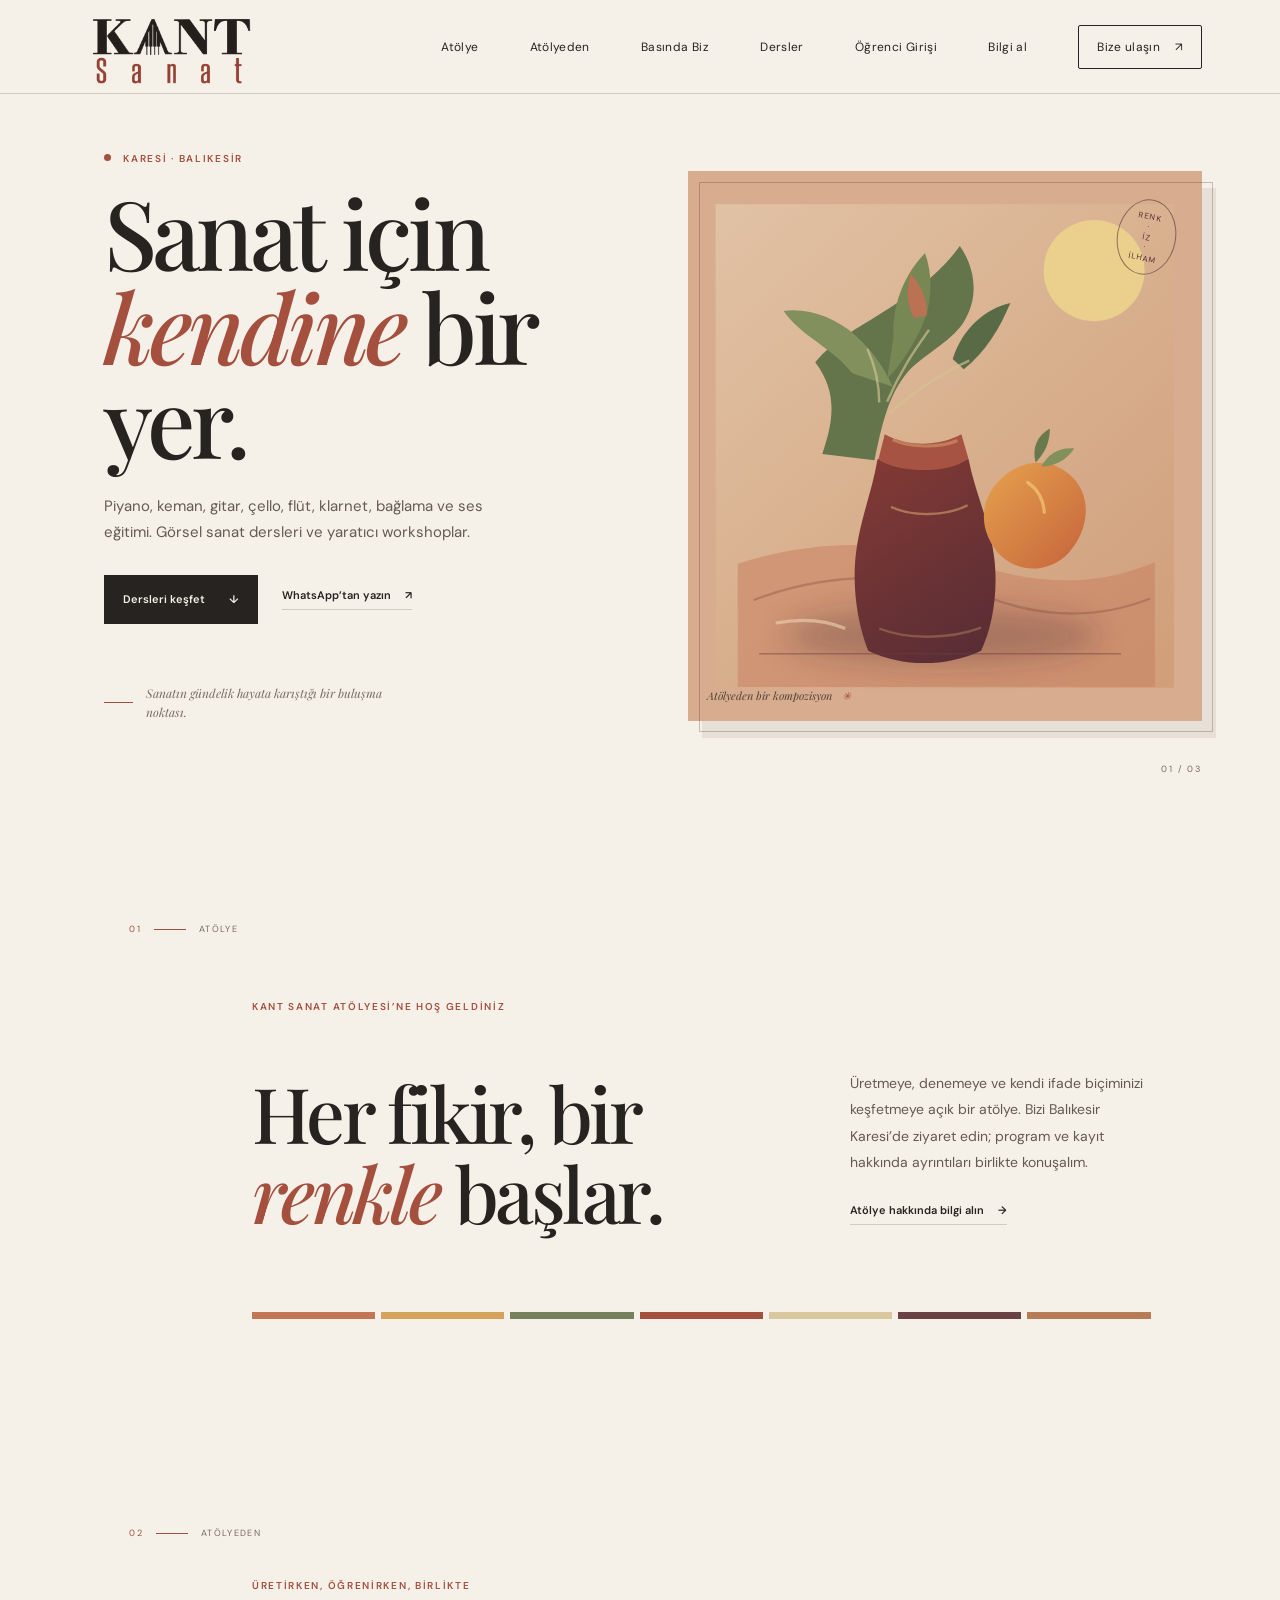
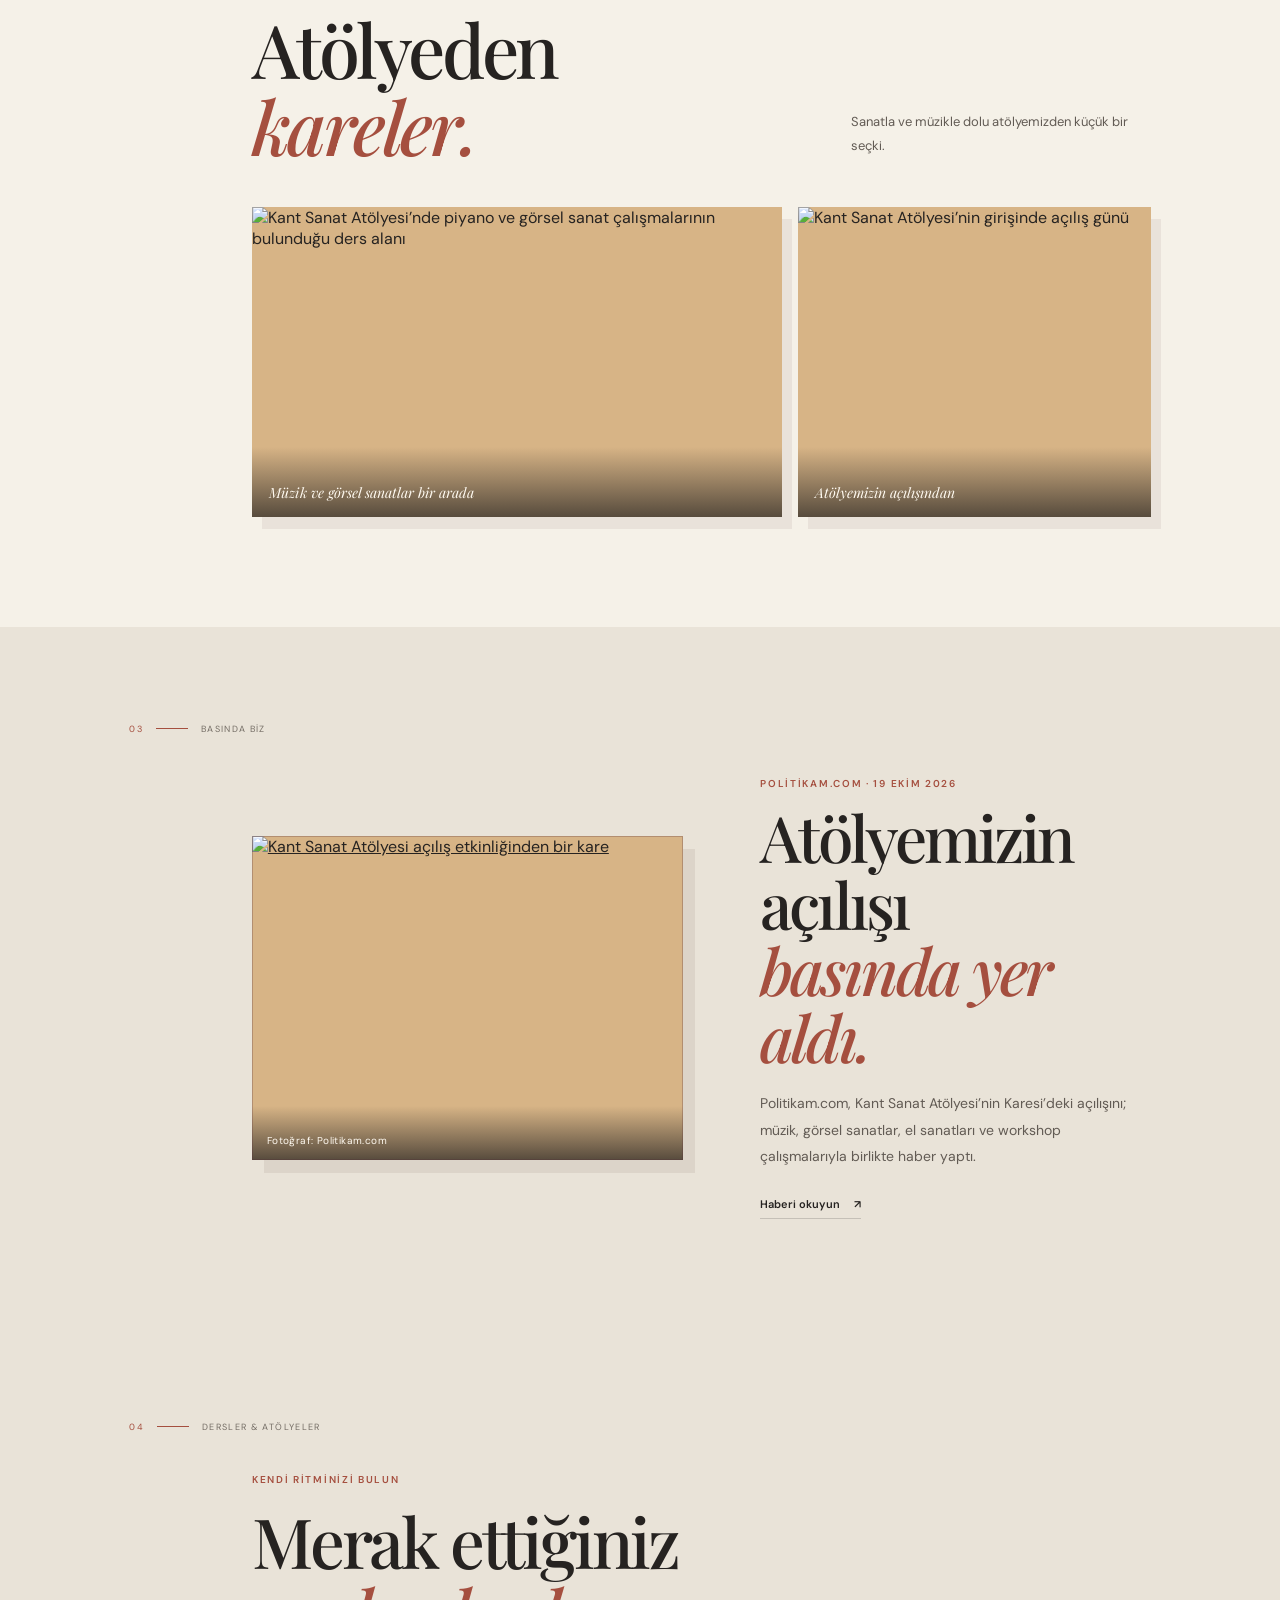
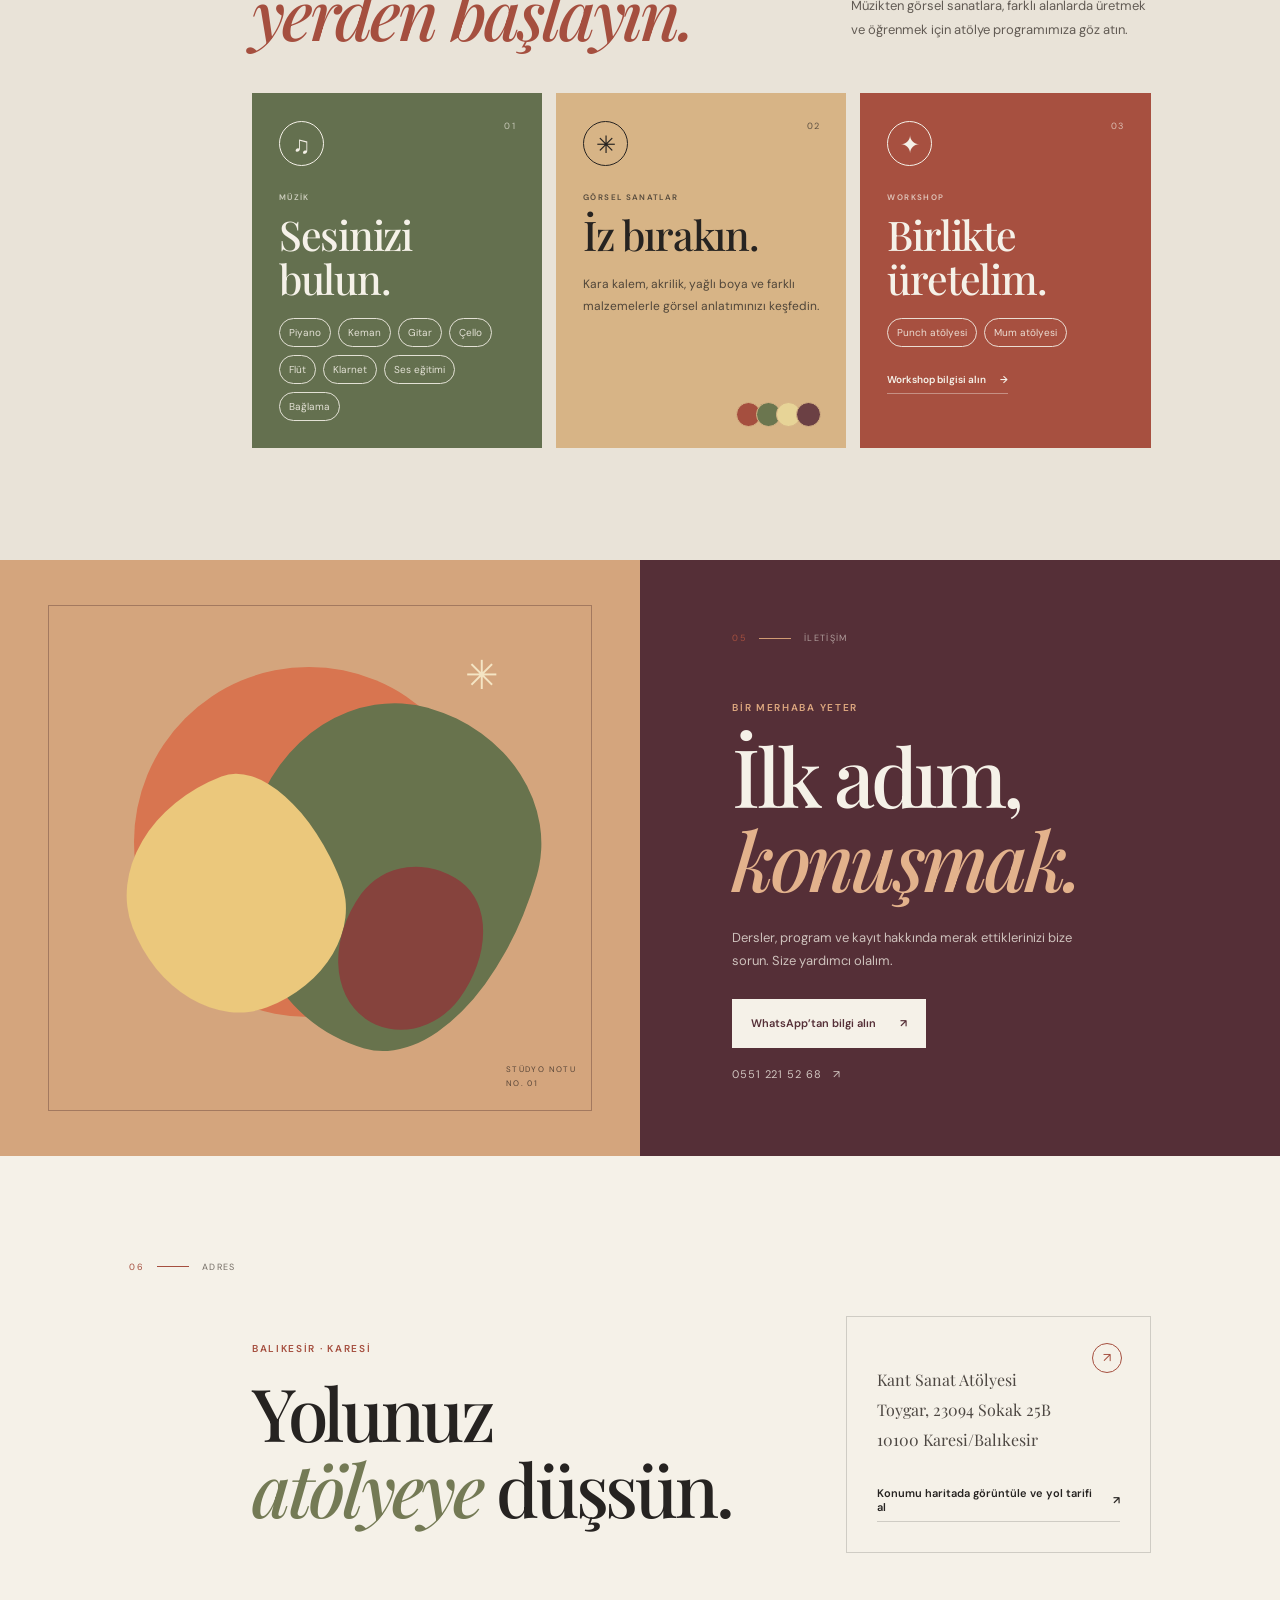
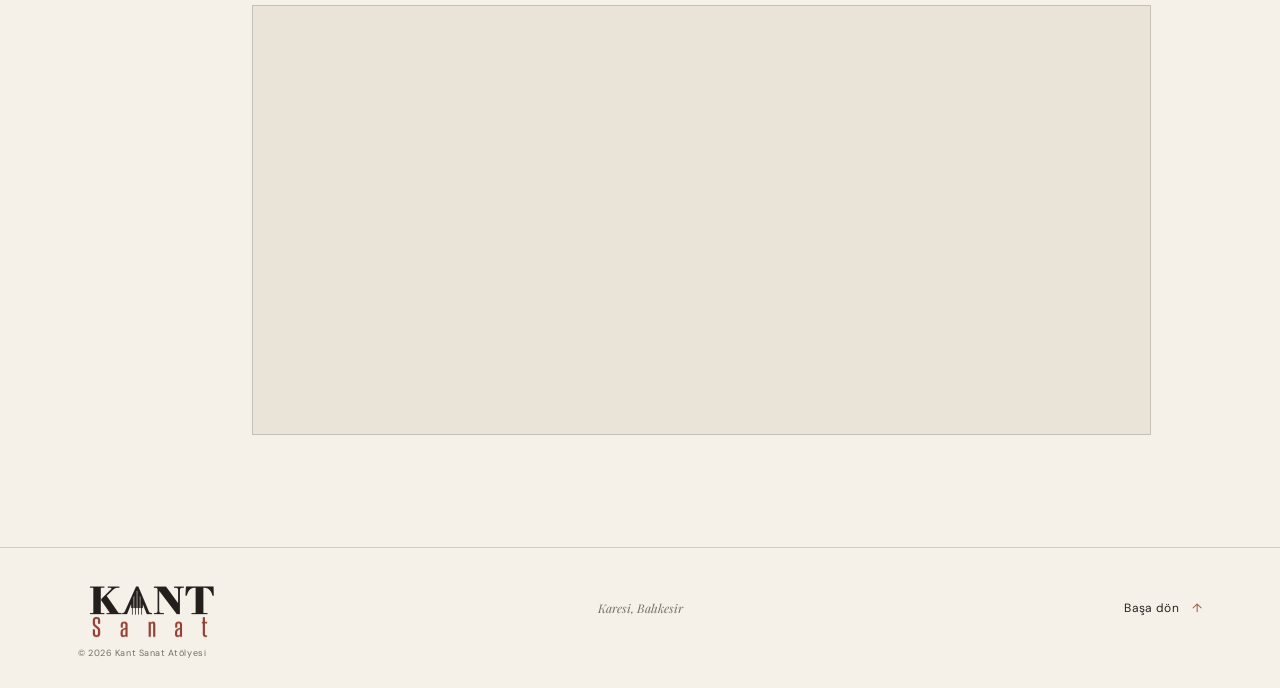
==== commit 82c1cf06: "Add studio photo gallery section" ====
--- a/index.html
+++ b/index.html
@@ -23,6 +23,7 @@
       </button>
       <nav class="site-nav" id="site-nav" aria-label="Ana menü">
         <a href="#atolye">Atölye</a>
+        <a href="#atolyeden">Atölyeden</a>
         <a href="#basinda">Basında Biz</a>
         <a href="#program">Dersler</a>
         <a href="https://kant-sanat-atolyesi.firebaseapp.com/">Öğrenci Girişi</a>
@@ -97,8 +98,29 @@
         <div class="color-strip" aria-hidden="true"><span></span><span></span><span></span><span></span><span></span><span></span><span></span></div>
       </section>
 
+      <section class="gallery-section section-wrap" id="atolyeden" aria-labelledby="gallery-title">
+        <div class="section-label"><span>02</span><span class="label-rule"></span><span>ATÖLYEDEN</span></div>
+        <div class="gallery-heading">
+          <div>
+            <p class="eyebrow">Üretirken, öğrenirken, birlikte</p>
+            <h2 id="gallery-title">Atölyeden<br><em>kareler.</em></h2>
+          </div>
+          <p>Sanatla ve müzikle dolu atölyemizden küçük bir seçki.</p>
+        </div>
+        <div class="gallery-grid">
+          <figure class="gallery-card gallery-card-wide">
+            <img src="https://drive.google.com/thumbnail?id=1dg0LWV5sgF3tD538wTMi2YUfNXubkE71&amp;sz=w1600" alt="Kant Sanat Atölyesi’nde piyano ve görsel sanat çalışmalarının bulunduğu ders alanı" loading="lazy">
+            <figcaption>Müzik ve görsel sanatlar bir arada</figcaption>
+          </figure>
+          <figure class="gallery-card">
+            <img src="https://drive.google.com/thumbnail?id=1hkhaXceSt8mvlf02frQHUciKZ9gkQ7i4&amp;sz=w1200" alt="Kant Sanat Atölyesi’nin girişinde açılış günü" loading="lazy">
+            <figcaption>Atölyemizin açılışından</figcaption>
+          </figure>
+        </div>
+      </section>
+
       <section class="press-section section-wrap" id="basinda" aria-labelledby="press-title">
-        <div class="section-label"><span>02</span><span class="label-rule"></span><span>BASINDA BİZ</span></div>
+        <div class="section-label"><span>03</span><span class="label-rule"></span><span>BASINDA BİZ</span></div>
         <div class="press-content">
           <a class="press-photo" href="https://www.politikam.com/balikesir-karesi-kant-sanat-atolyesi-acildi" target="_blank" rel="noopener noreferrer" aria-label="Politikam.com açılış haberini fotoğrafla aç">
             <img src="https://politikamcom.teimg.com/politikam-com/uploads/2026/10/whatsapp-image-2026-10-19-at-115817.jpeg" alt="Kant Sanat Atölyesi açılış etkinliğinden bir kare" loading="lazy">
@@ -114,7 +136,7 @@
       </section>
 
       <section class="program-section section-wrap" id="program" aria-labelledby="program-title">
-        <div class="section-label"><span>03</span><span class="label-rule"></span><span>DERSLER &amp; ATÖLYELER</span></div>
+        <div class="section-label"><span>04</span><span class="label-rule"></span><span>DERSLER &amp; ATÖLYELER</span></div>
         <div class="program-heading">
           <div>
             <p class="eyebrow">Kendi ritminizi bulun</p>
@@ -159,7 +181,7 @@
           <span class="visit-label">STÜDYO NOTU<br>NO. 01</span>
         </div>
         <div class="visit-copy">
-          <div class="section-label section-label-light"><span>04</span><span class="label-rule"></span><span>İLETİŞİM</span></div>
+          <div class="section-label section-label-light"><span>05</span><span class="label-rule"></span><span>İLETİŞİM</span></div>
           <p class="eyebrow">Bir merhaba yeter</p>
           <h2 id="visit-title">İlk adım,<br><em>konuşmak.</em></h2>
           <p class="visit-text">Dersler, program ve kayıt hakkında merak ettiklerinizi bize sorun. Size yardımcı olalım.</p>
@@ -169,7 +191,7 @@
       </section>
 
       <section class="address-section section-wrap" aria-labelledby="address-title">
-        <div class="section-label"><span>05</span><span class="label-rule"></span><span>ADRES</span></div>
+        <div class="section-label"><span>06</span><span class="label-rule"></span><span>ADRES</span></div>
         <div class="address-content">
           <div>
             <p class="eyebrow">Balıkesir · Karesi</p>
--- a/styles.css
+++ b/styles.css
@@ -212,3 +212,25 @@
 }
 @media (prefers-reduced-motion: reduce) { *, *::before, *::after { scroll-behavior: auto !important; transition-duration: .01ms !important; animation-duration: .01ms !important; } }
 
+
+.gallery-section { padding-top: 100px; padding-bottom: 110px; }
+.gallery-heading { margin: 40px 0 42px 12%; display: flex; justify-content: space-between; align-items: end; gap: 6vw; }
+.gallery-heading h2 { font-size: clamp(48px, 5.8vw, 74px); }
+.gallery-heading > p { max-width: 300px; margin: 0 0 7px; color: #625b54; font-size: 13px; line-height: 1.85; }
+.gallery-grid { margin-left: 12%; display: grid; grid-template-columns: 1.2fr .8fr; gap: 16px; align-items: stretch; }
+.gallery-card { min-width: 0; min-height: 310px; position: relative; margin: 0; overflow: hidden; background: #d7b486; box-shadow: 10px 12px 0 rgba(88, 57, 49, .08); }
+.gallery-card img { width: 100%; height: 100%; min-height: 310px; display: block; object-fit: cover; transition: transform .35s; }
+.gallery-card:hover img { transform: scale(1.025); }
+.gallery-card figcaption { position: absolute; right: 0; bottom: 0; left: 0; padding: 36px 17px 15px; color: #fffaf1; background: linear-gradient(transparent, rgba(38, 35, 33, .72)); font: italic 14px var(--serif); }
+@media (max-width: 900px) {
+  .gallery-heading, .gallery-grid { margin-left: 5%; }
+}
+@media (max-width: 680px) {
+  .gallery-section { padding-top: 72px; padding-bottom: 78px; }
+  .gallery-heading { margin: 34px 0 29px; display: block; }
+  .gallery-heading h2 { font-size: clamp(48px, 12vw, 64px); }
+  .gallery-heading > p { margin-top: 18px; }
+  .gallery-grid { margin: 0; grid-template-columns: 1fr; gap: 12px; }
+  .gallery-card, .gallery-card img { min-height: 0; }
+  .gallery-card img { aspect-ratio: 4 / 3; }
+}
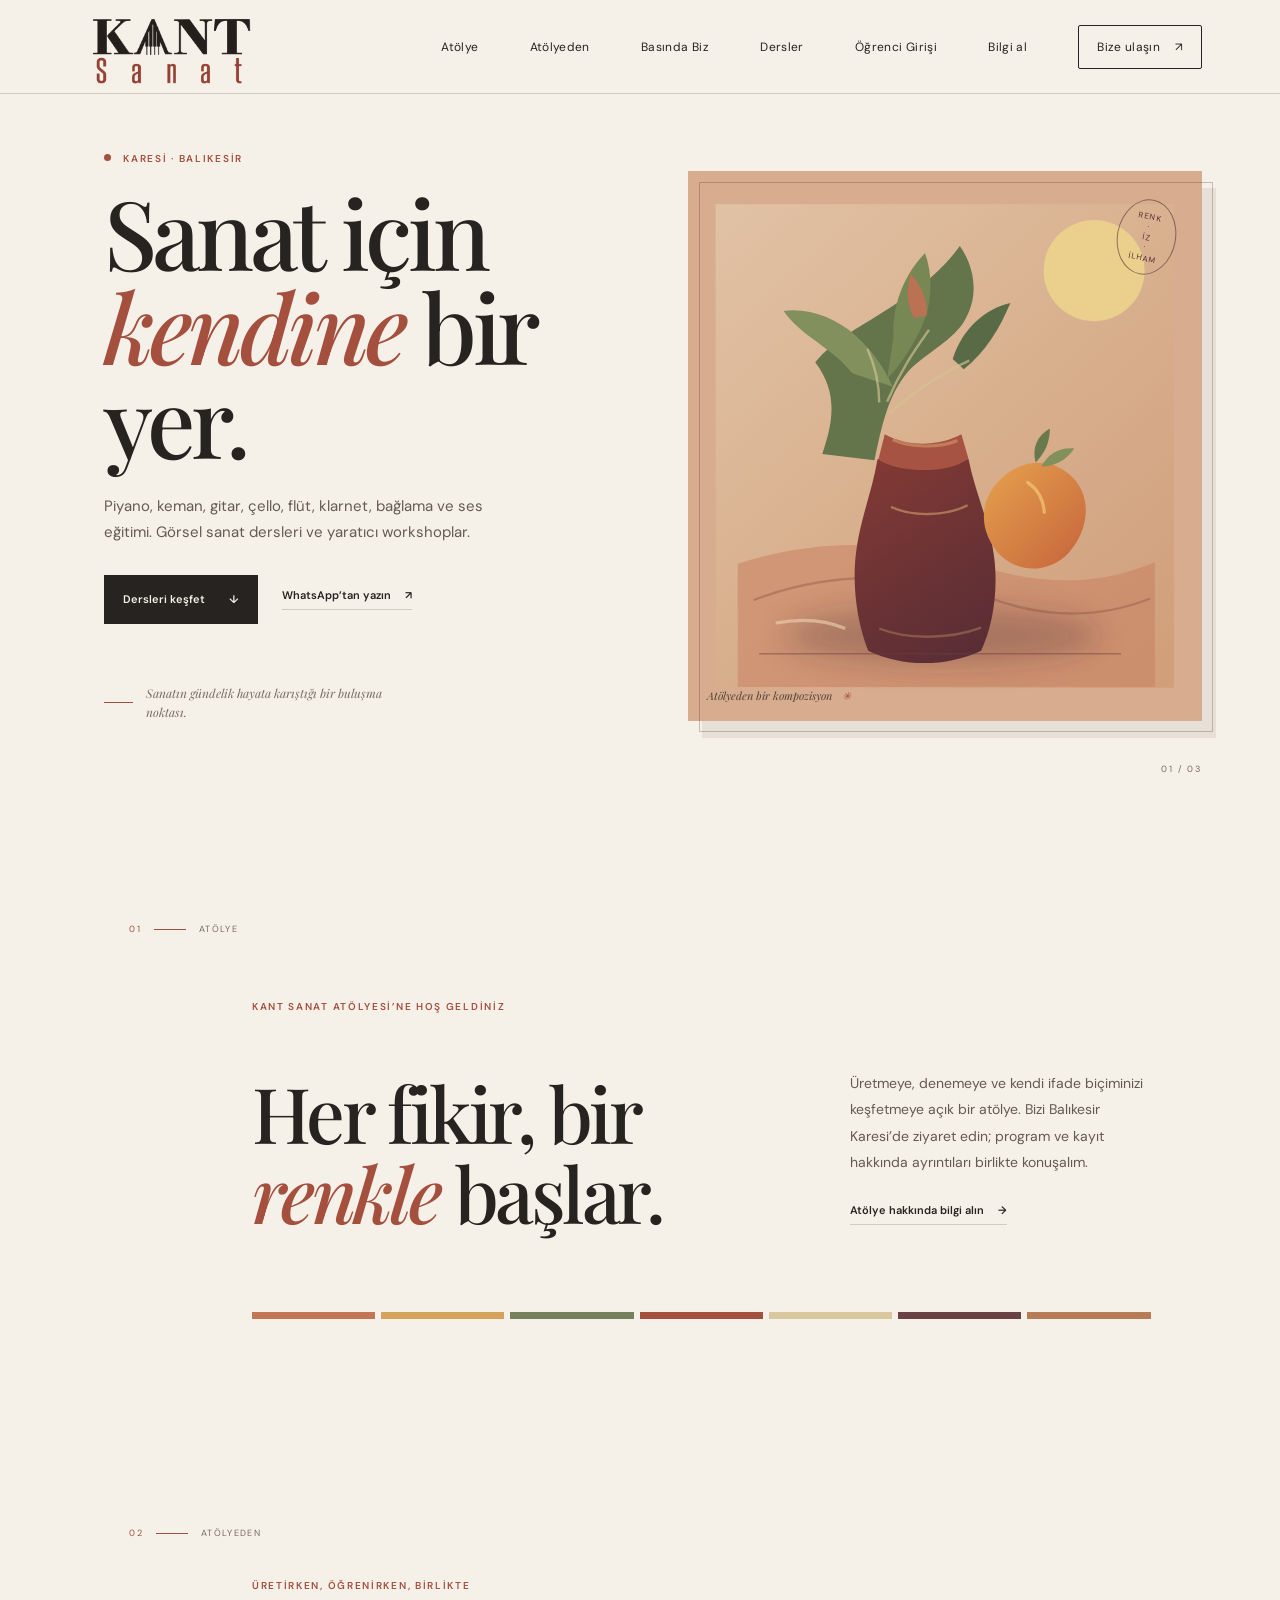
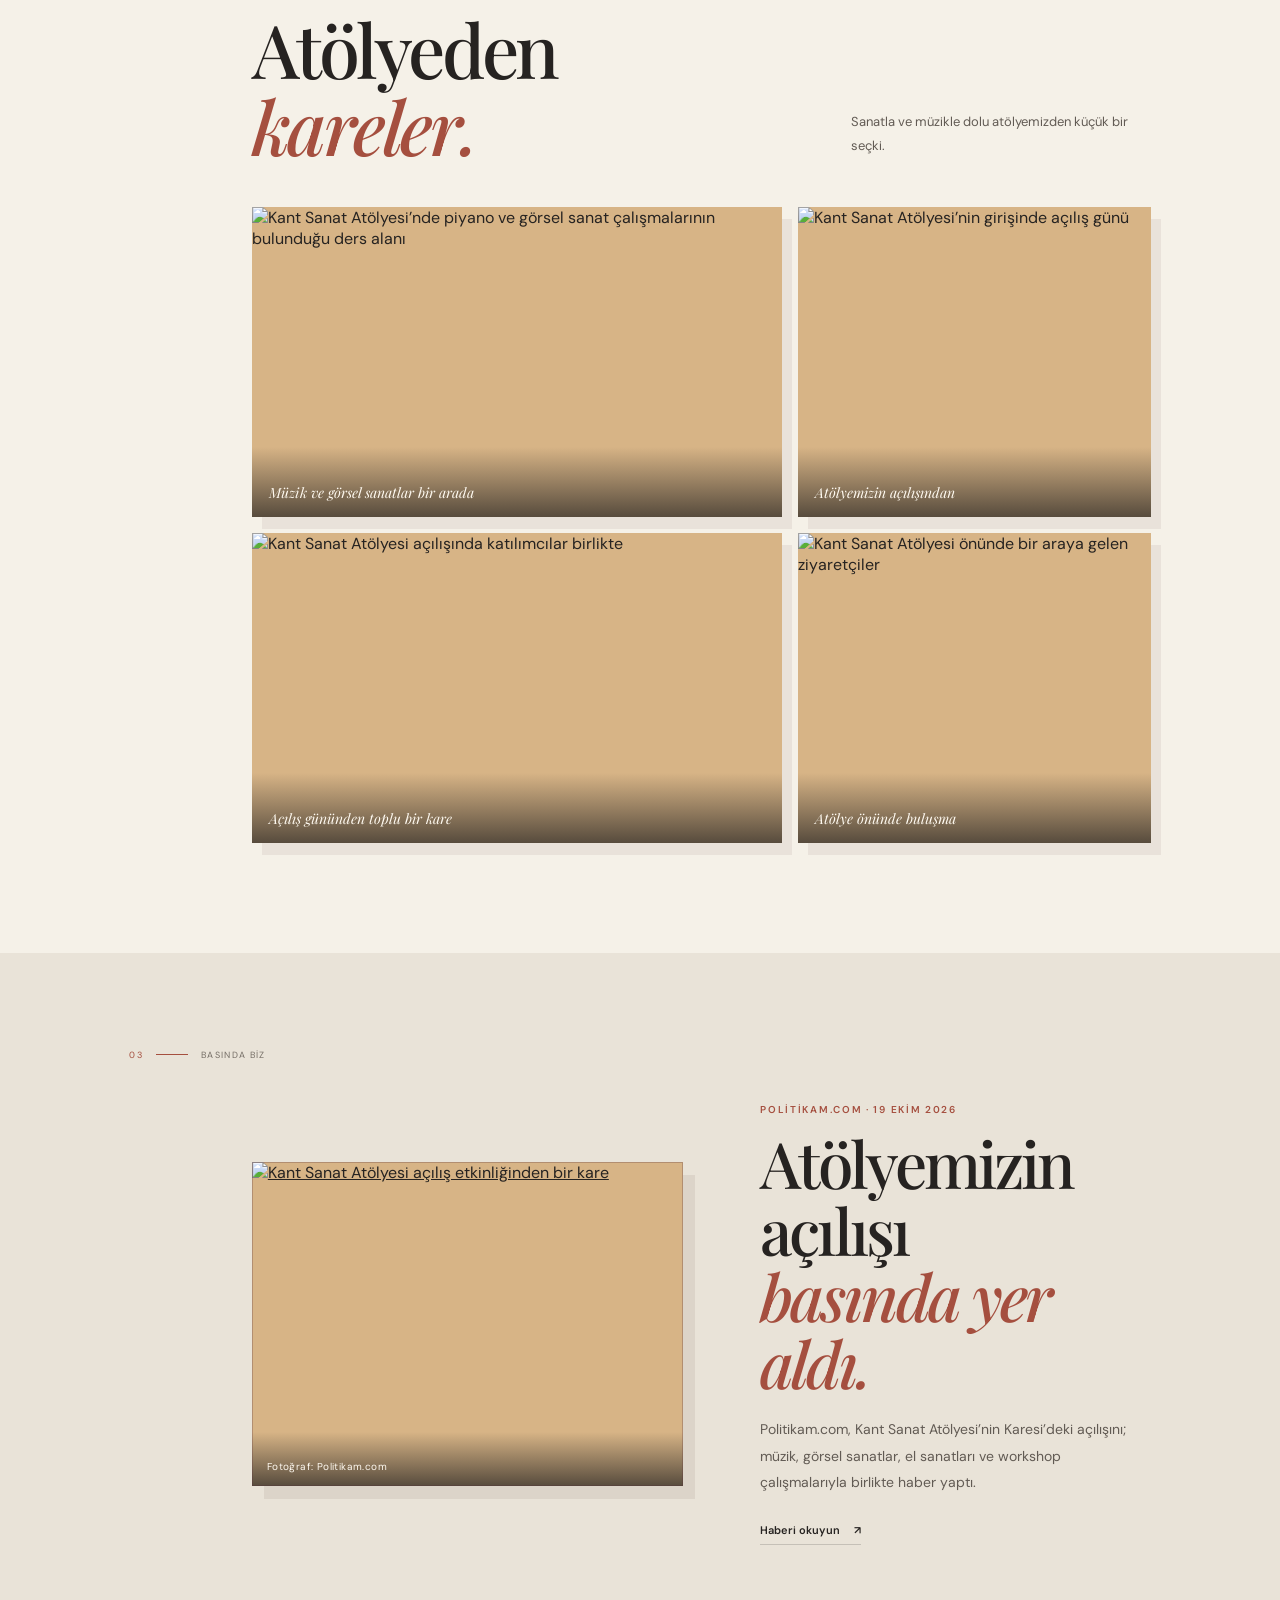
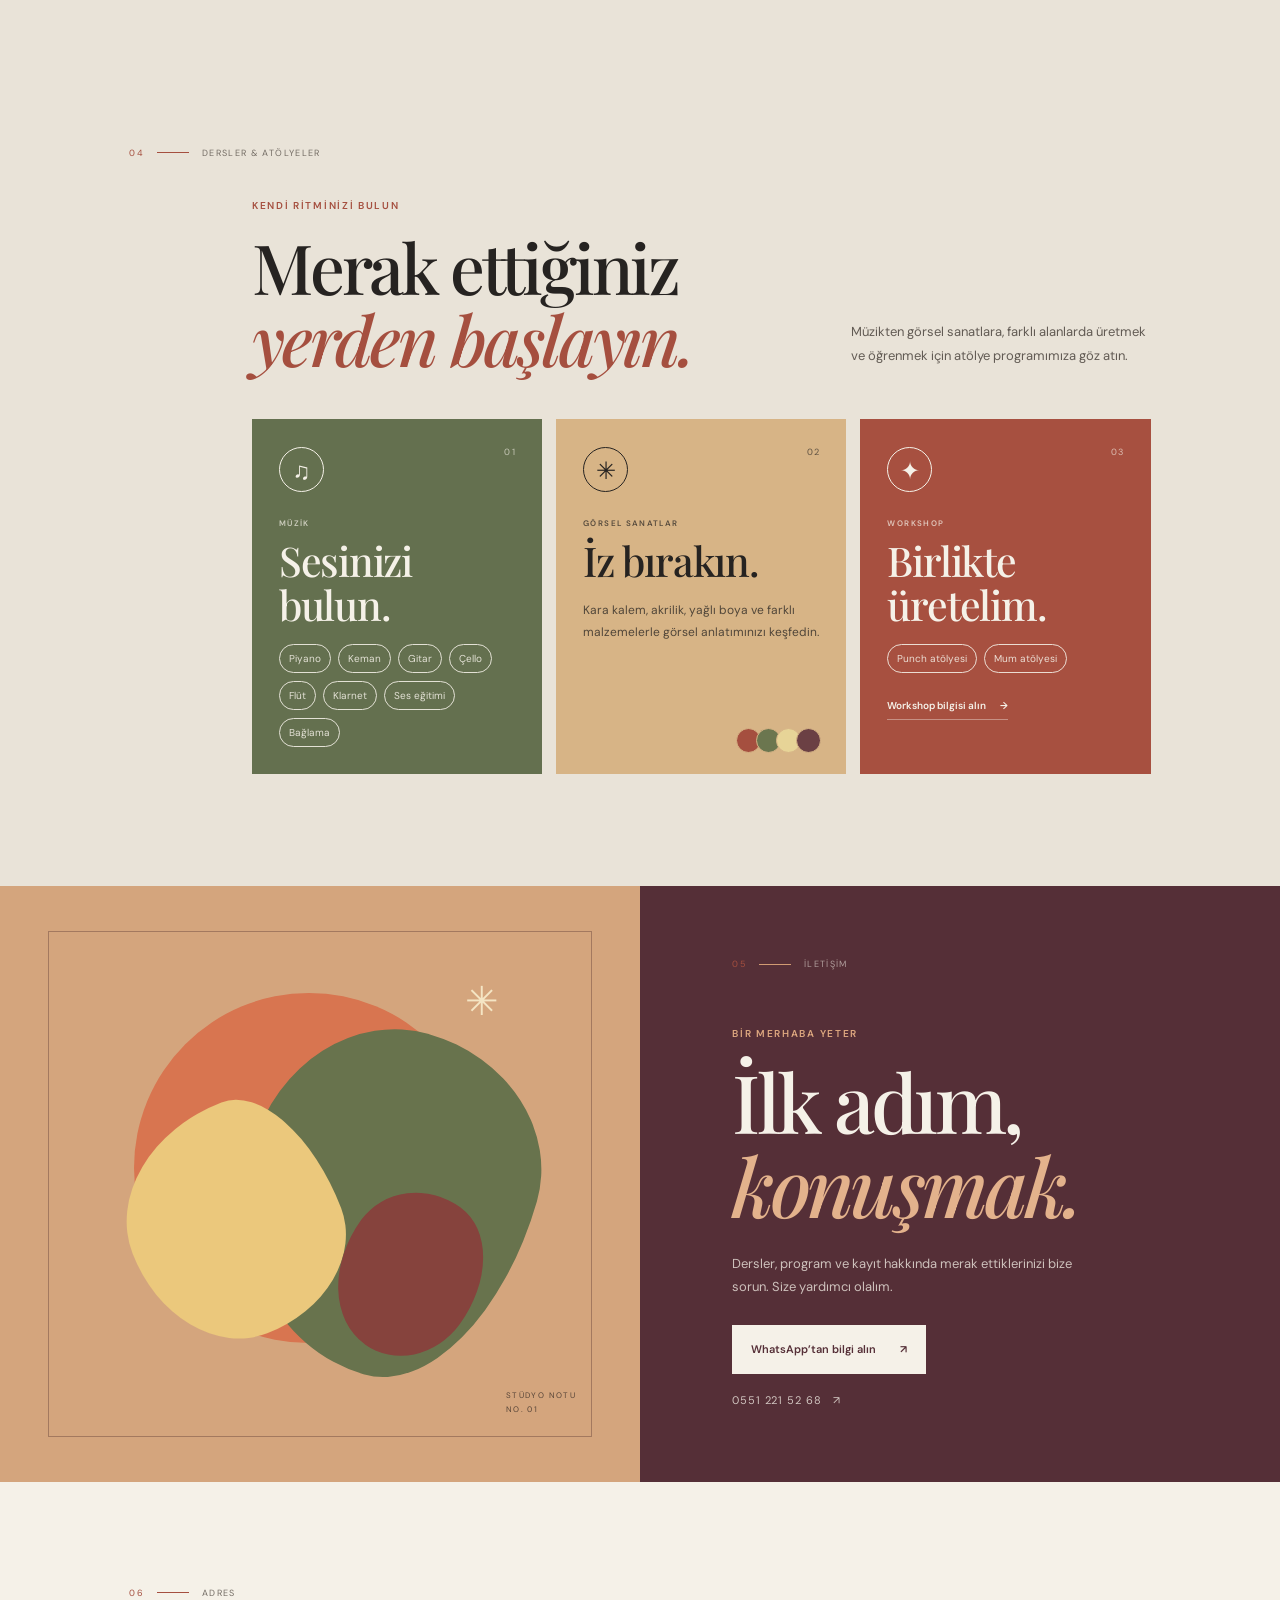
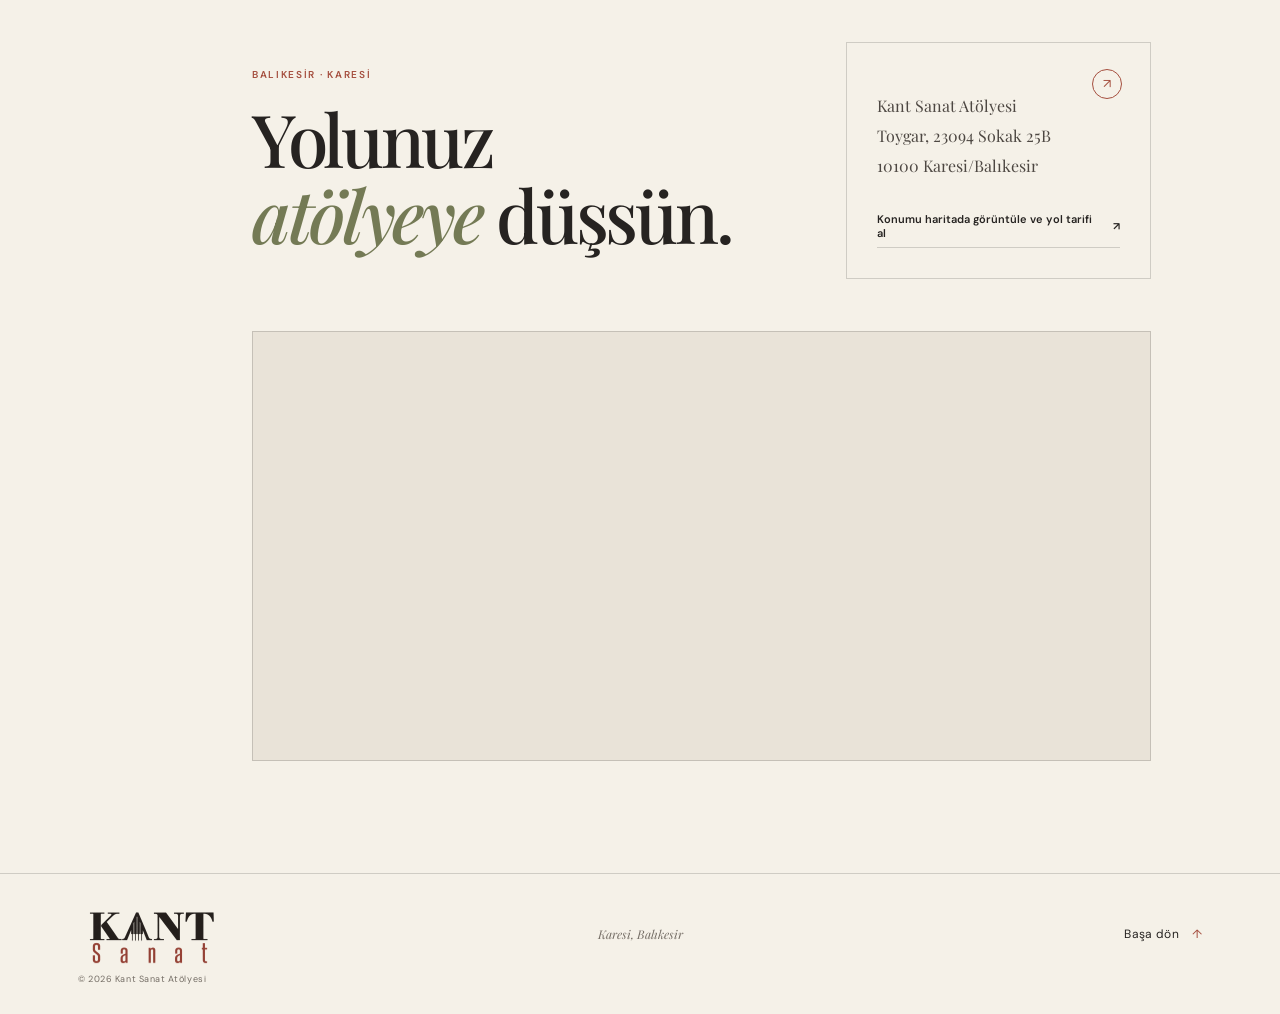
==== commit a36beaa3: "Add group photos to studio gallery" ====
--- a/index.html
+++ b/index.html
@@ -116,6 +116,14 @@
             <img src="https://drive.google.com/thumbnail?id=1hkhaXceSt8mvlf02frQHUciKZ9gkQ7i4&amp;sz=w1200" alt="Kant Sanat Atölyesi’nin girişinde açılış günü" loading="lazy">
             <figcaption>Atölyemizin açılışından</figcaption>
           </figure>
+          <figure class="gallery-card">
+            <img src="https://drive.google.com/thumbnail?id=1V6chdJDR0D0FQg_S6E20kwU4RuJVglHM&amp;sz=w1600" alt="Kant Sanat Atölyesi açılışında katılımcılar birlikte" loading="lazy">
+            <figcaption>Açılış gününden toplu bir kare</figcaption>
+          </figure>
+          <figure class="gallery-card">
+            <img src="https://drive.google.com/thumbnail?id=13mObkYB4iCV_roeBH-uoma7EyWXC1cF7&amp;sz=w1600" alt="Kant Sanat Atölyesi önünde bir araya gelen ziyaretçiler" loading="lazy">
+            <figcaption>Atölye önünde buluşma</figcaption>
+          </figure>
         </div>
       </section>
 
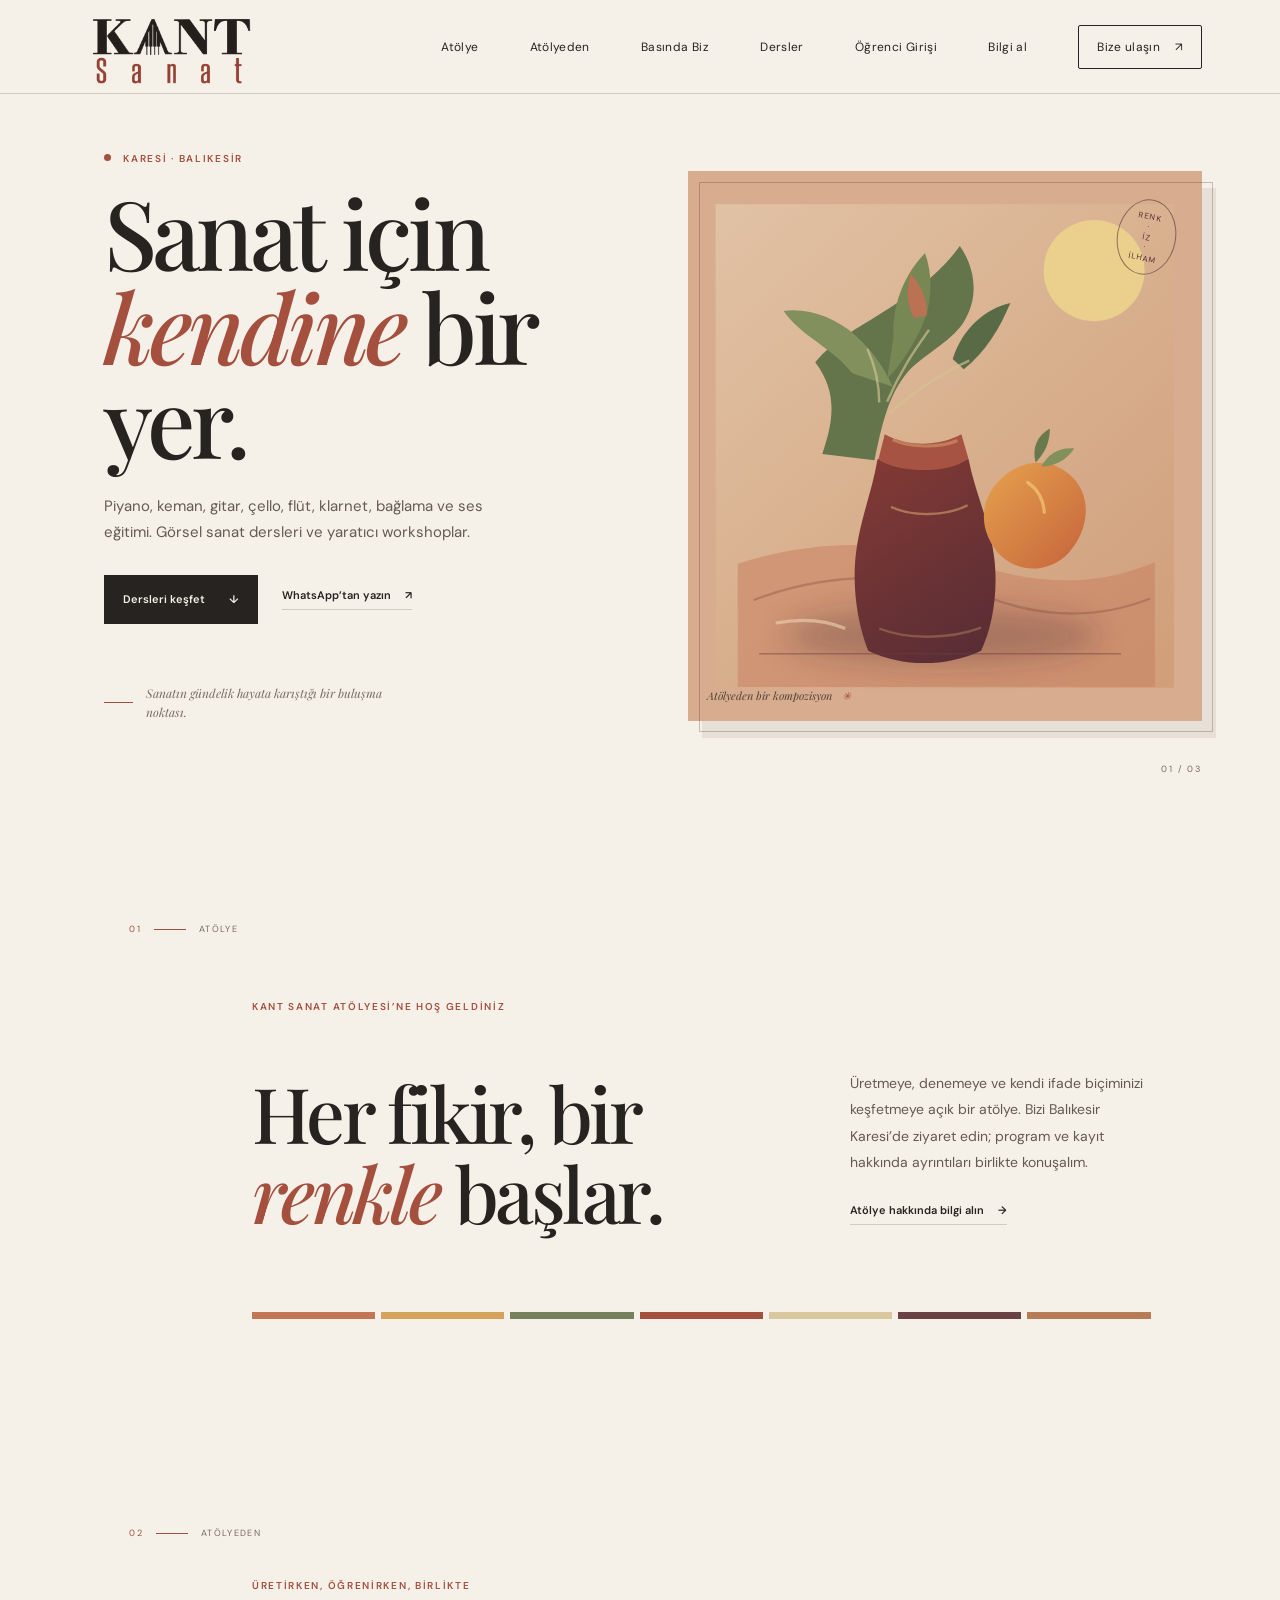
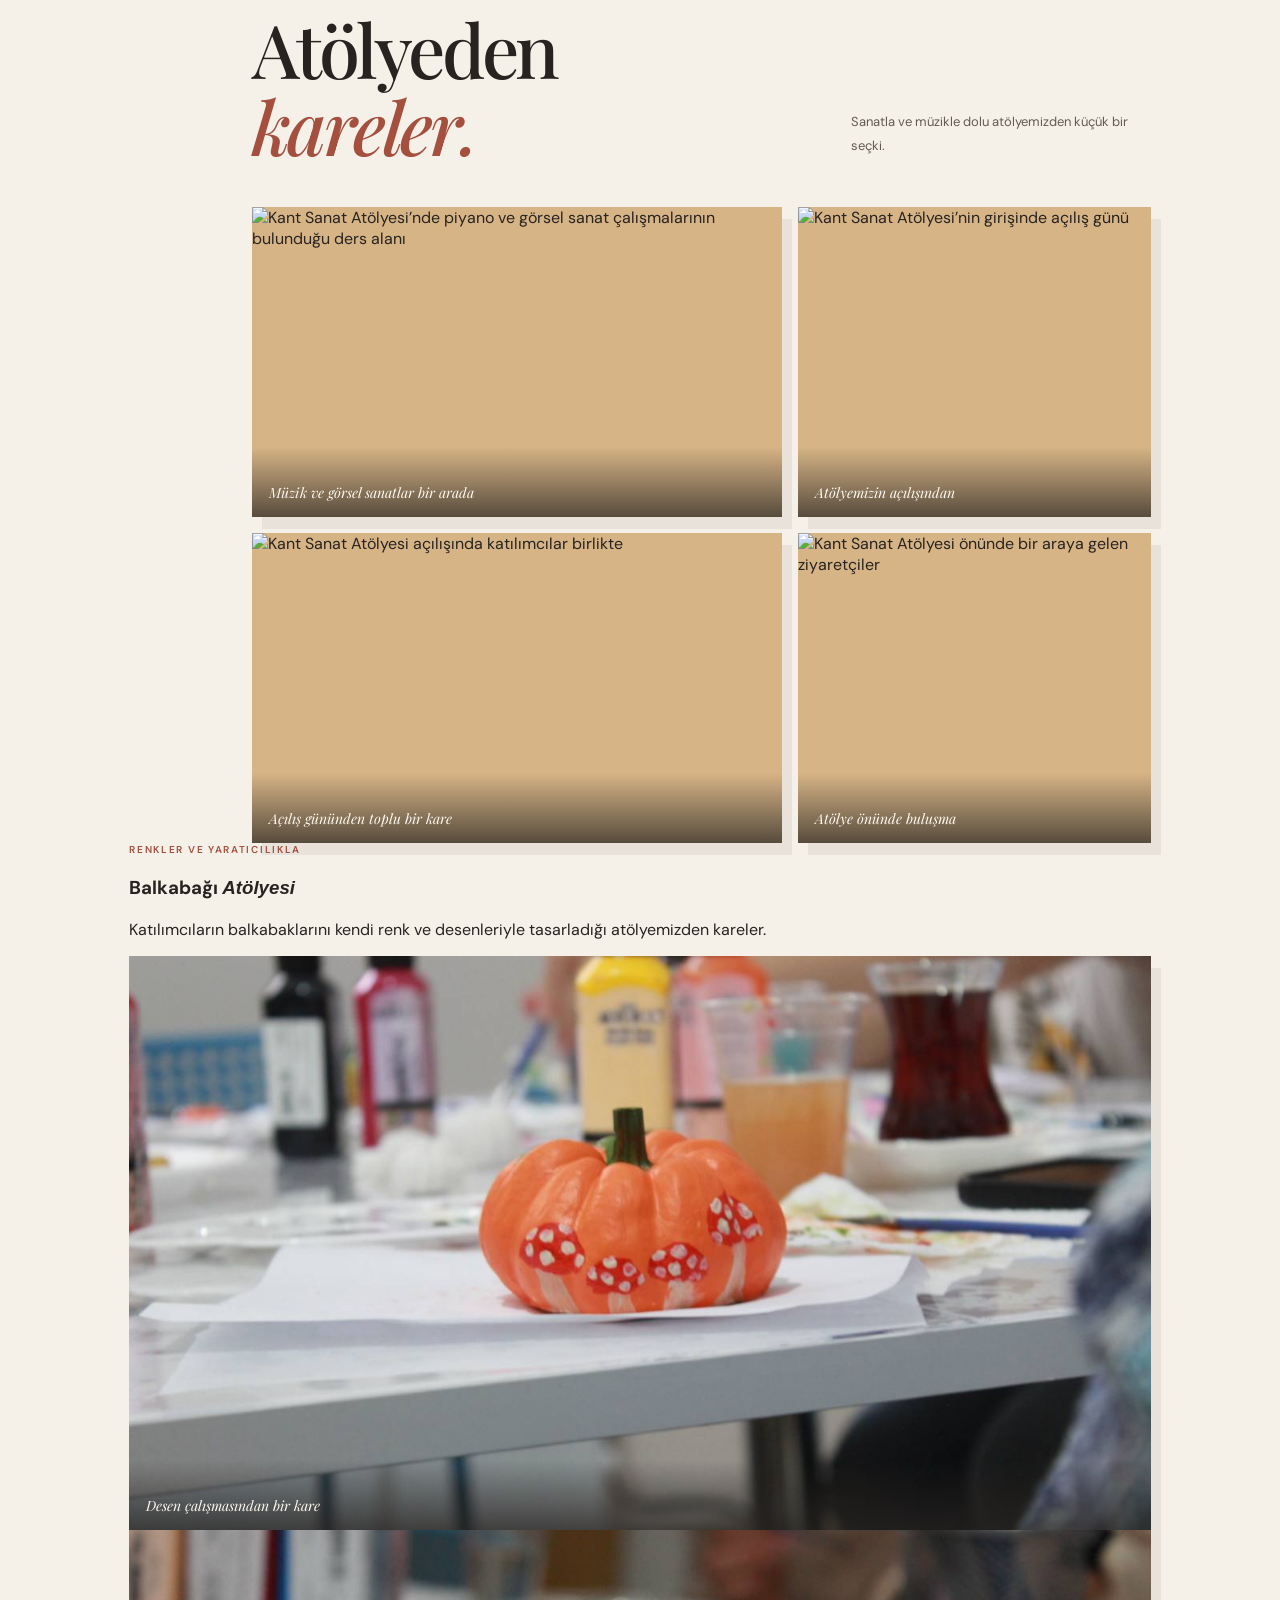
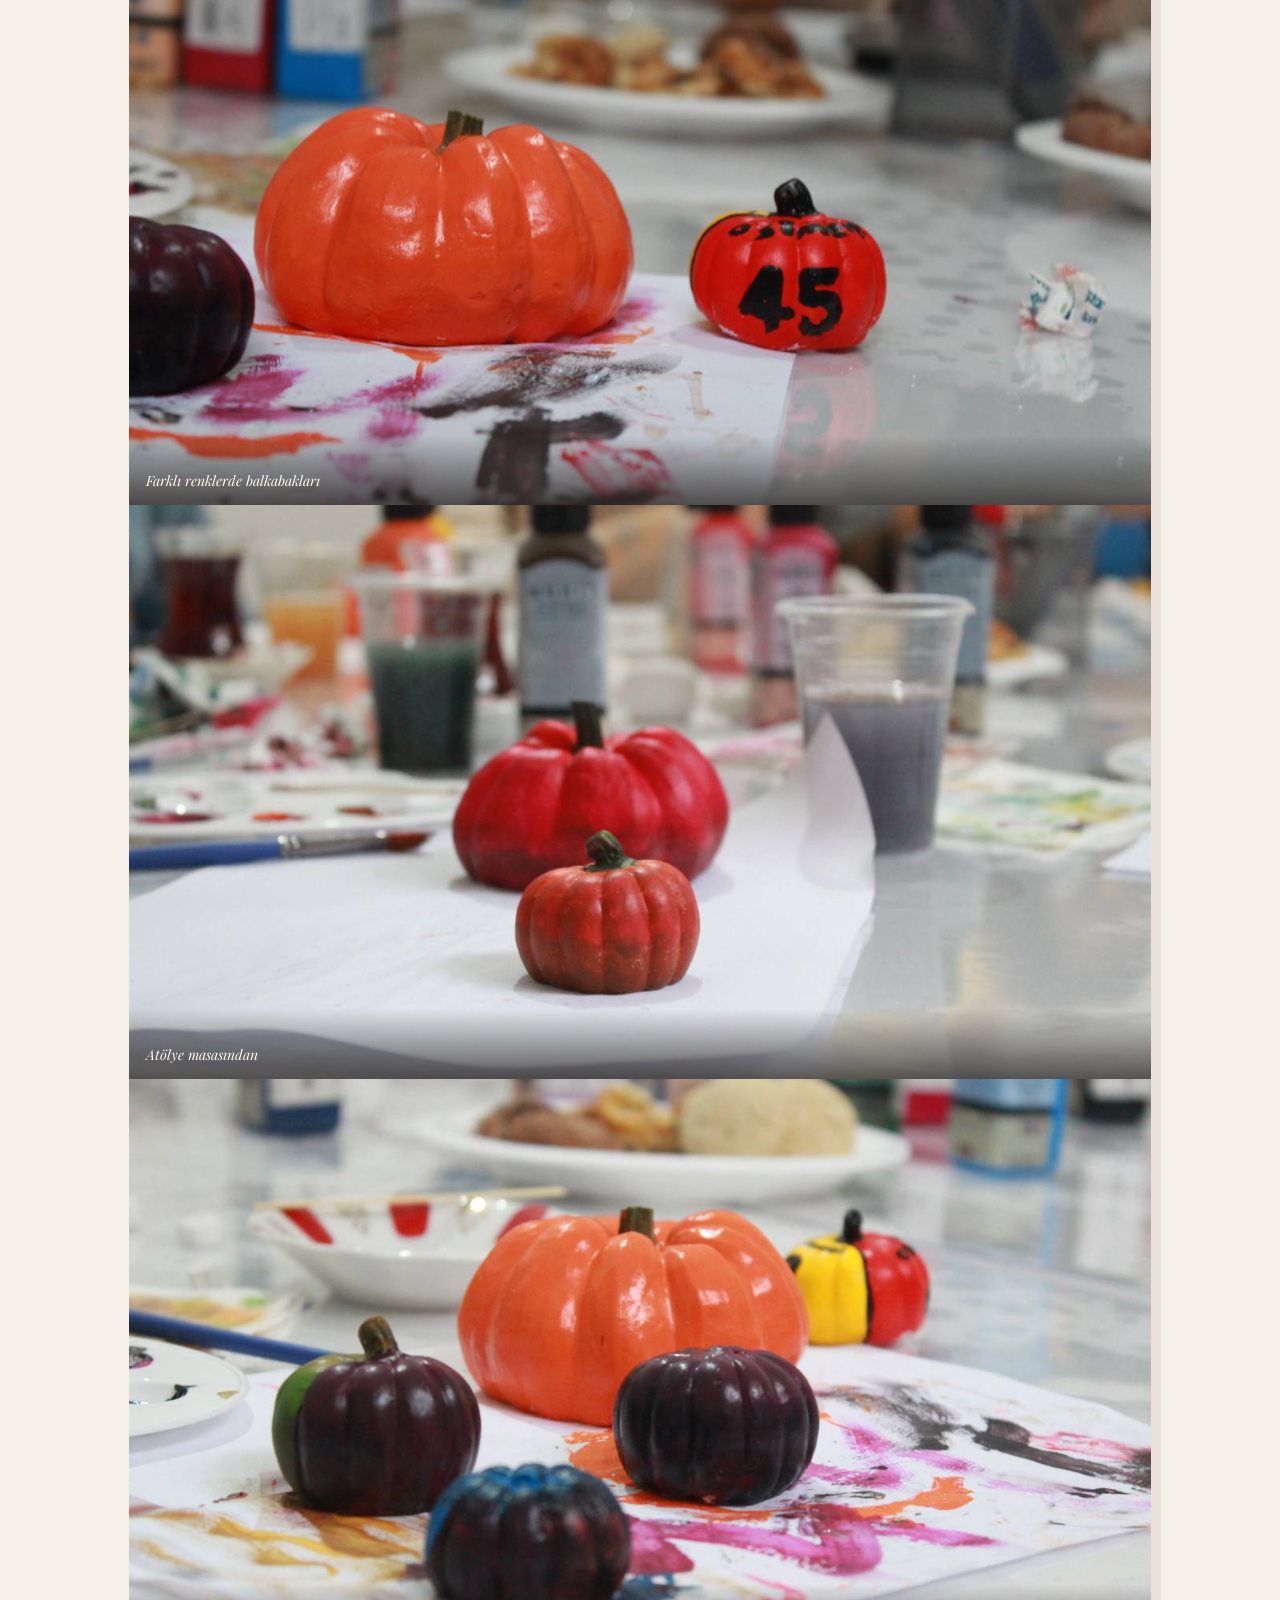
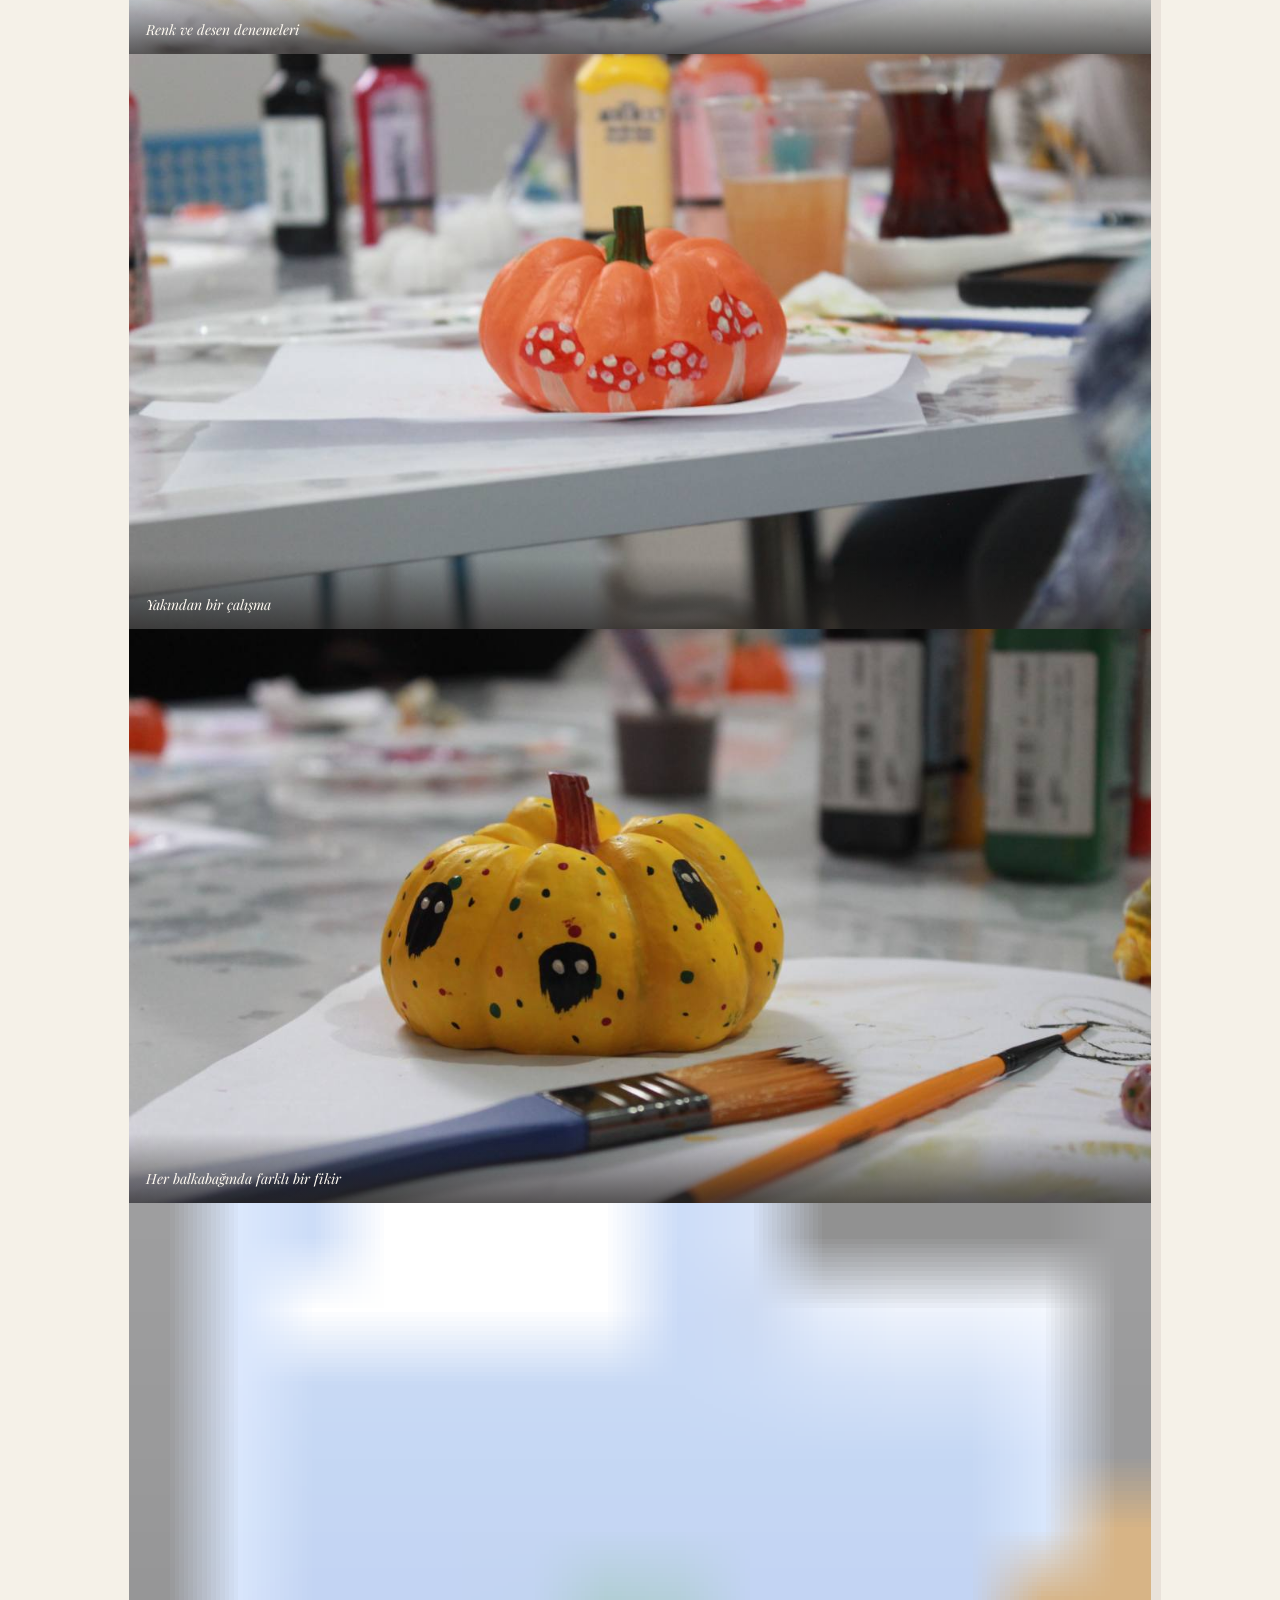
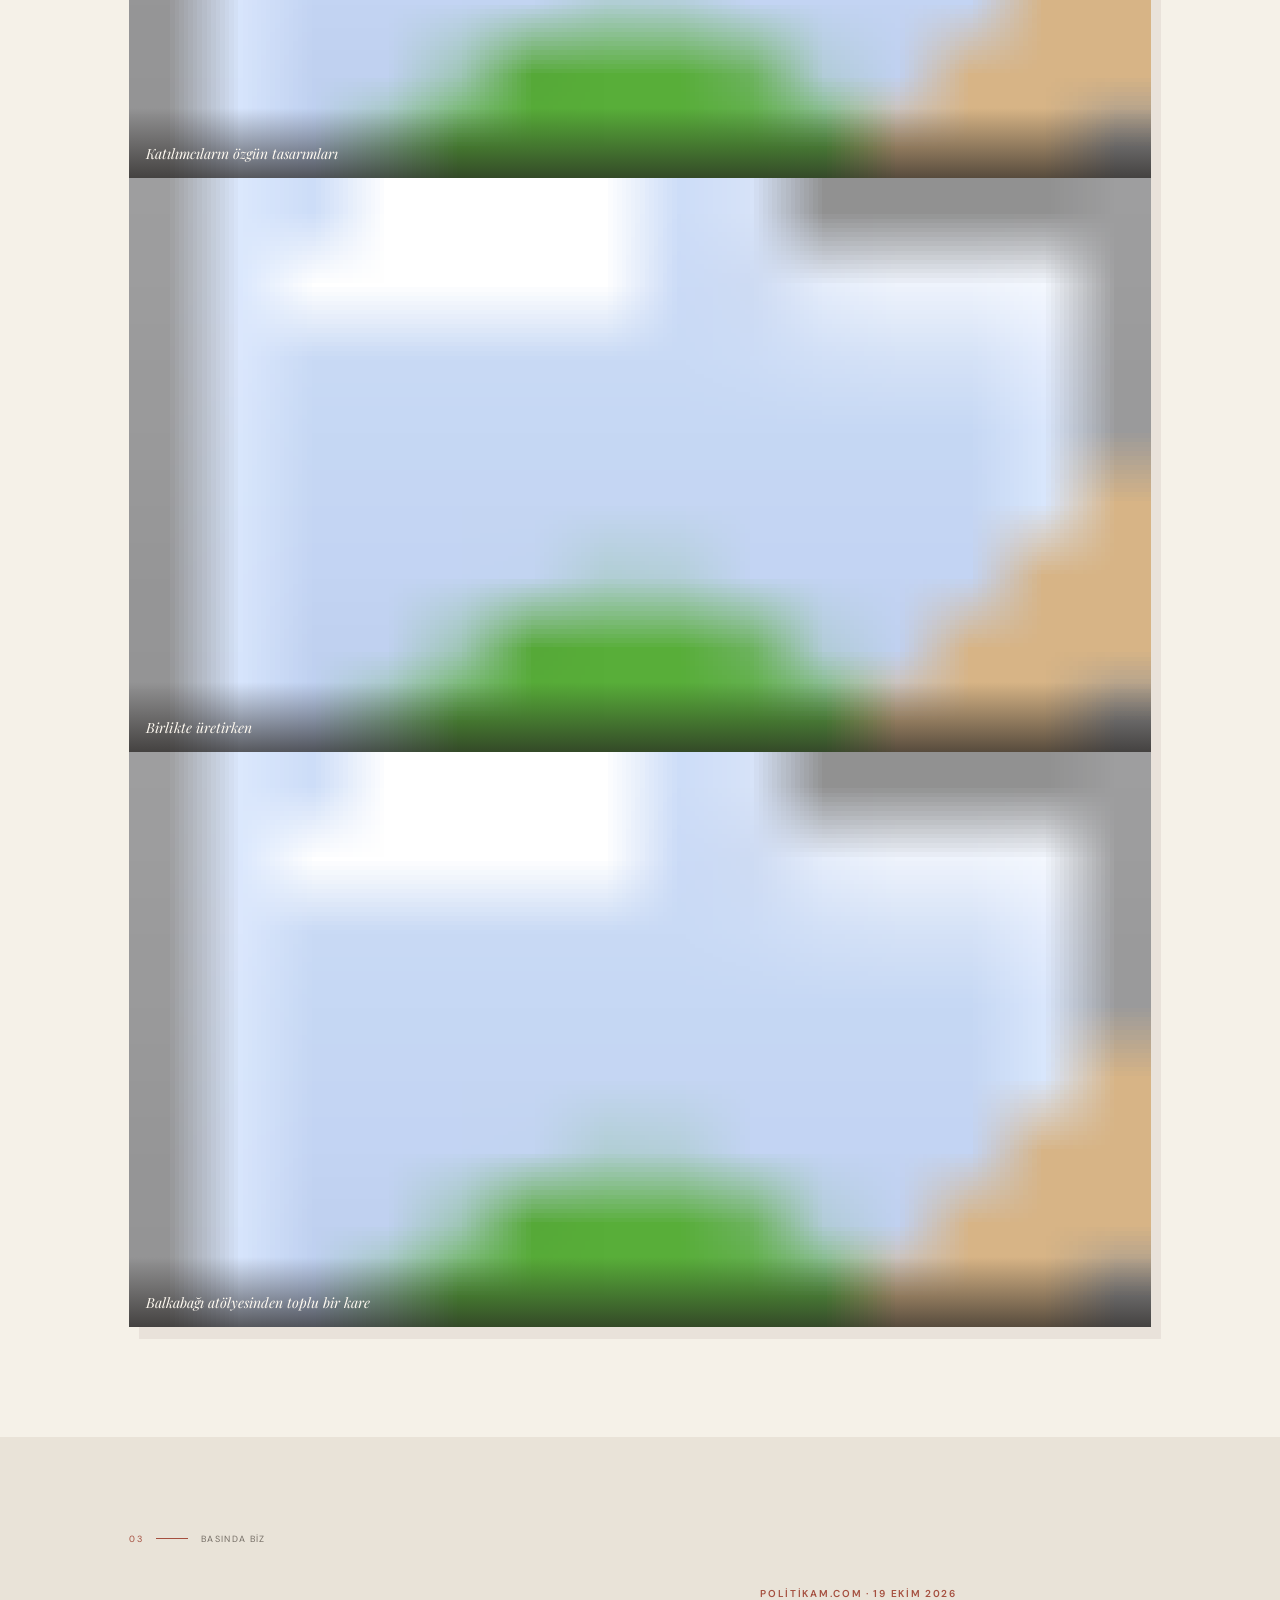
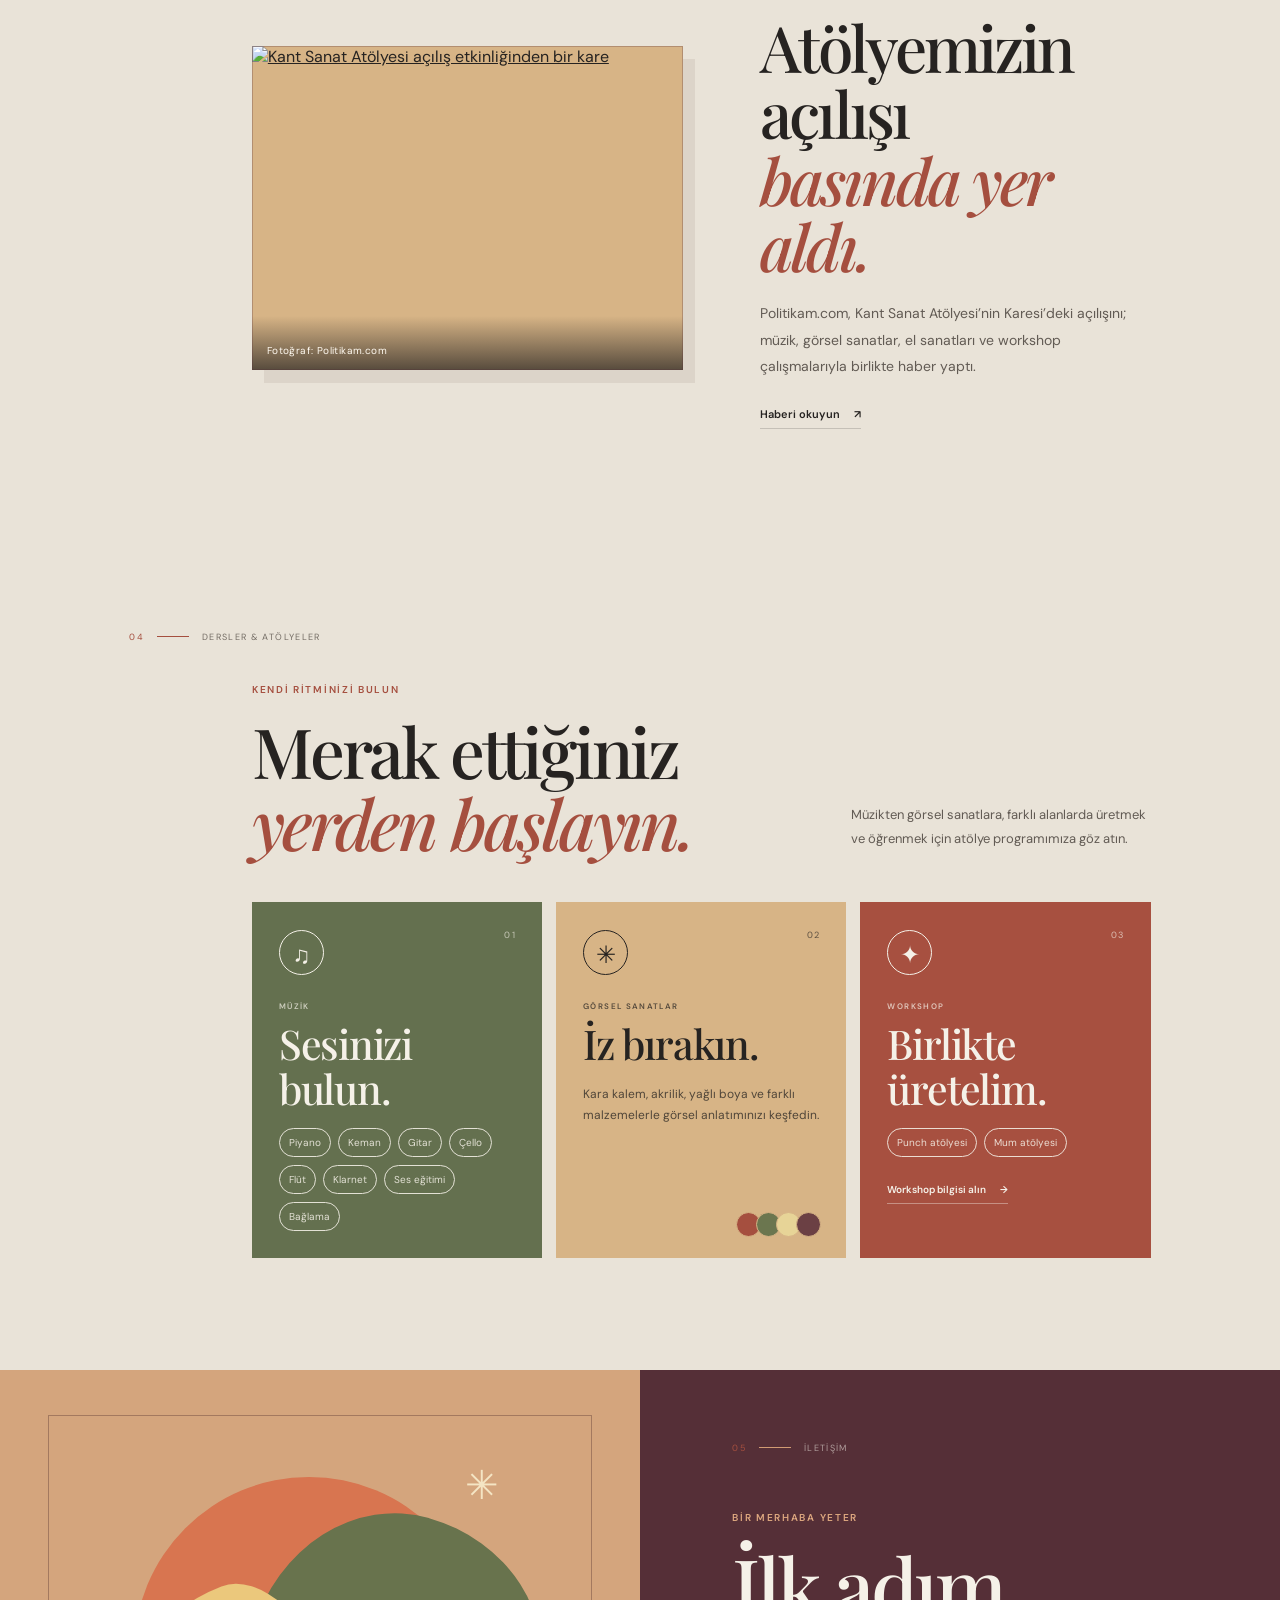
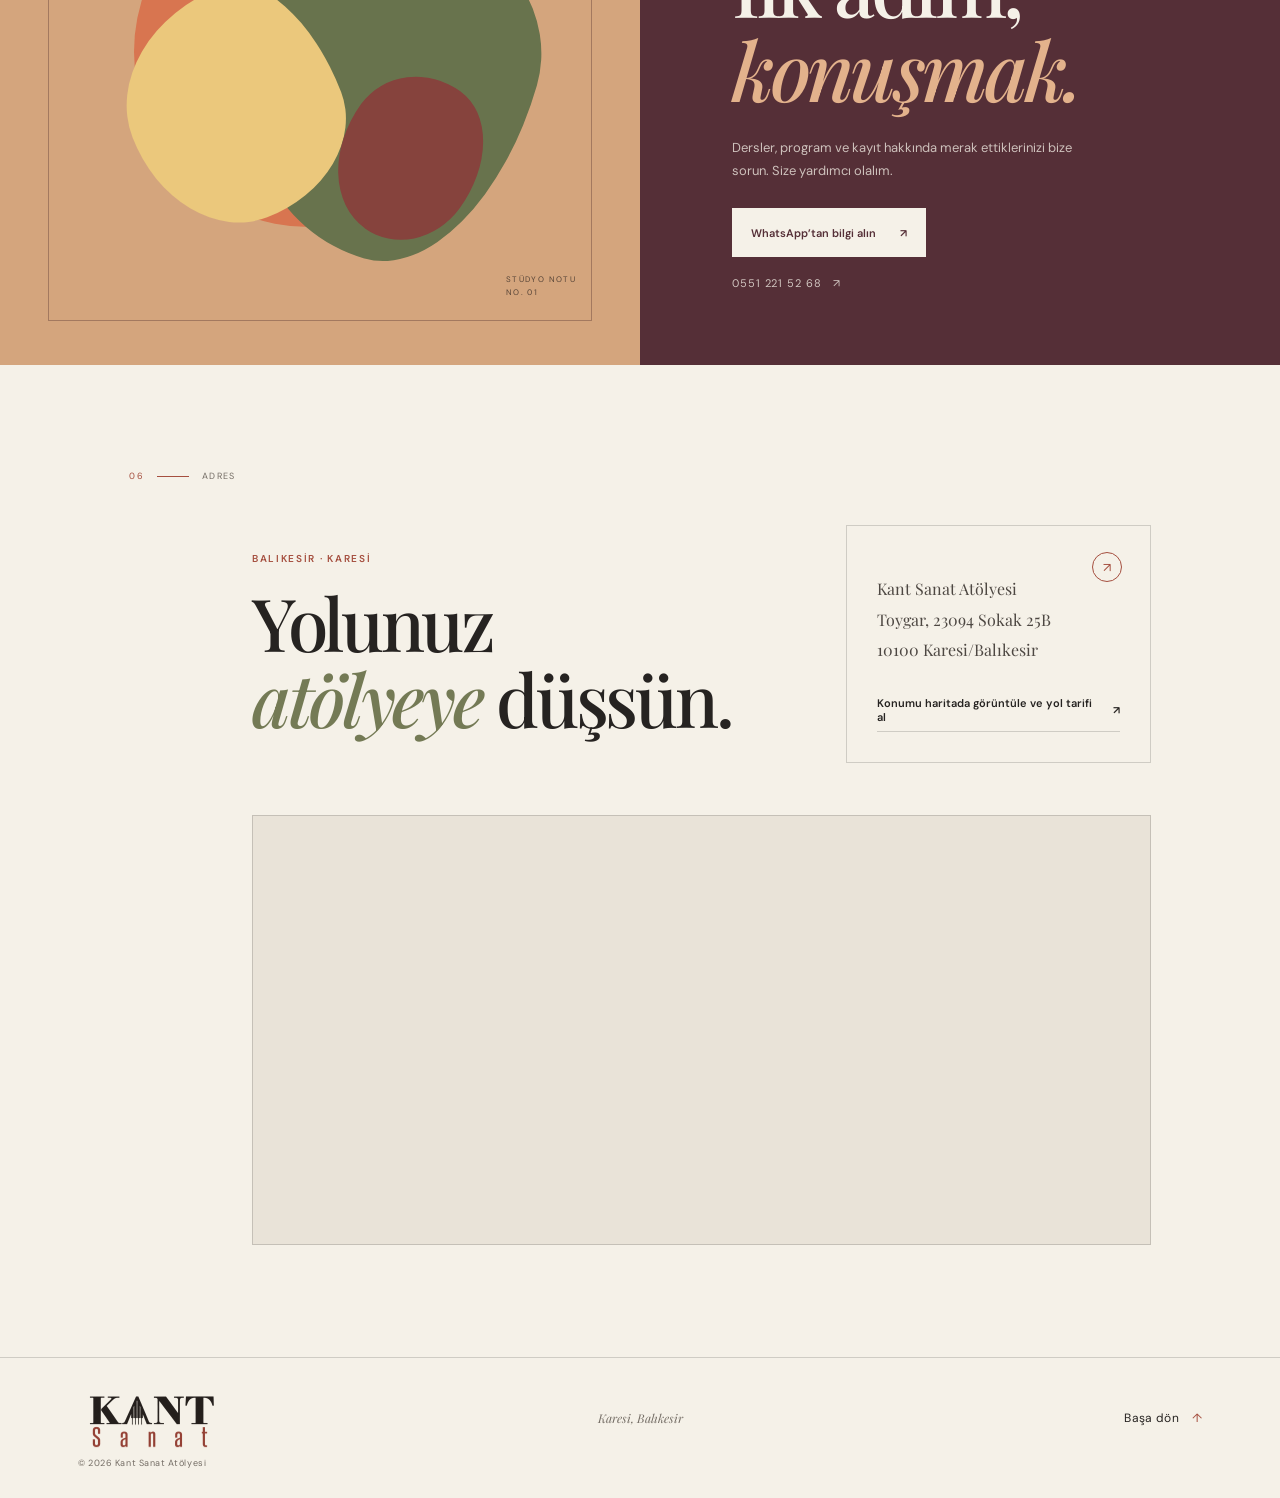
==== commit edb0d732: "Add pumpkin workshop gallery" ====
--- a/index.html
+++ b/index.html
@@ -125,6 +125,53 @@
             <figcaption>Atölye önünde buluşma</figcaption>
           </figure>
         </div>
+        <div class="pumpkin-workshop">
+          <div class="pumpkin-heading">
+            <div>
+              <p class="eyebrow">Renkler ve yaratıcılıkla</p>
+              <h3>Balkabağı <em>Atölyesi</em></h3>
+            </div>
+            <p>Katılımcıların balkabaklarını kendi renk ve desenleriyle tasarladığı atölyemizden kareler.</p>
+          </div>
+          <div class="pumpkin-grid">
+          <figure class="gallery-card pumpkin-card">
+            <img src="assets/pumpkin-01.svg" alt="Balkabağı üzerinde renkli desen çalışması" loading="lazy">
+            <figcaption>Desen çalışmasından bir kare</figcaption>
+          </figure>
+          <figure class="gallery-card pumpkin-card">
+            <img src="assets/pumpkin-02.svg" alt="Turuncu ve kırmızı tonlarla boyanmış balkabakları" loading="lazy">
+            <figcaption>Farklı renklerde balkabakları</figcaption>
+          </figure>
+          <figure class="gallery-card pumpkin-card">
+            <img src="assets/pumpkin-03.svg" alt="Balkabağı boyama sırasında kullanılan renkler ve fırçalar" loading="lazy">
+            <figcaption>Atölye masasından</figcaption>
+          </figure>
+          <figure class="gallery-card pumpkin-card">
+            <img src="assets/pumpkin-04.svg" alt="Turuncu ve koyu renklerle boyanmış dekoratif balkabakları" loading="lazy">
+            <figcaption>Renk ve desen denemeleri</figcaption>
+          </figure>
+          <figure class="gallery-card pumpkin-card">
+            <img src="assets/pumpkin-05.svg" alt="Balkabağı üzerine nokta desenleri" loading="lazy">
+            <figcaption>Yakından bir çalışma</figcaption>
+          </figure>
+          <figure class="gallery-card pumpkin-card">
+            <img src="assets/pumpkin-06.svg" alt="Hayalet desenli sarı balkabağı" loading="lazy">
+            <figcaption>Her balkabağında farklı bir fikir</figcaption>
+          </figure>
+          <figure class="gallery-card pumpkin-card">
+            <img src="assets/pumpkin-07.svg" alt="Kedi figürü işlenmiş açık renkli balkabağı" loading="lazy">
+            <figcaption>Katılımcıların özgün tasarımları</figcaption>
+          </figure>
+          <figure class="gallery-card pumpkin-card">
+            <img src="assets/pumpkin-08.svg" alt="Katılımcılar balkabaklarını birlikte boyuyor" loading="lazy">
+            <figcaption>Birlikte üretirken</figcaption>
+          </figure>
+          <figure class="gallery-card pumpkin-card">
+            <img src="assets/pumpkin-09.svg" alt="Balkabağı atölyesinde bir araya gelen katılımcılar çalışmalarını yapıyor" loading="lazy">
+            <figcaption>Balkabağı atölyesinden toplu bir kare</figcaption>
+          </figure>
+          </div>
+        </div>
       </section>
 
       <section class="press-section section-wrap" id="basinda" aria-labelledby="press-title">
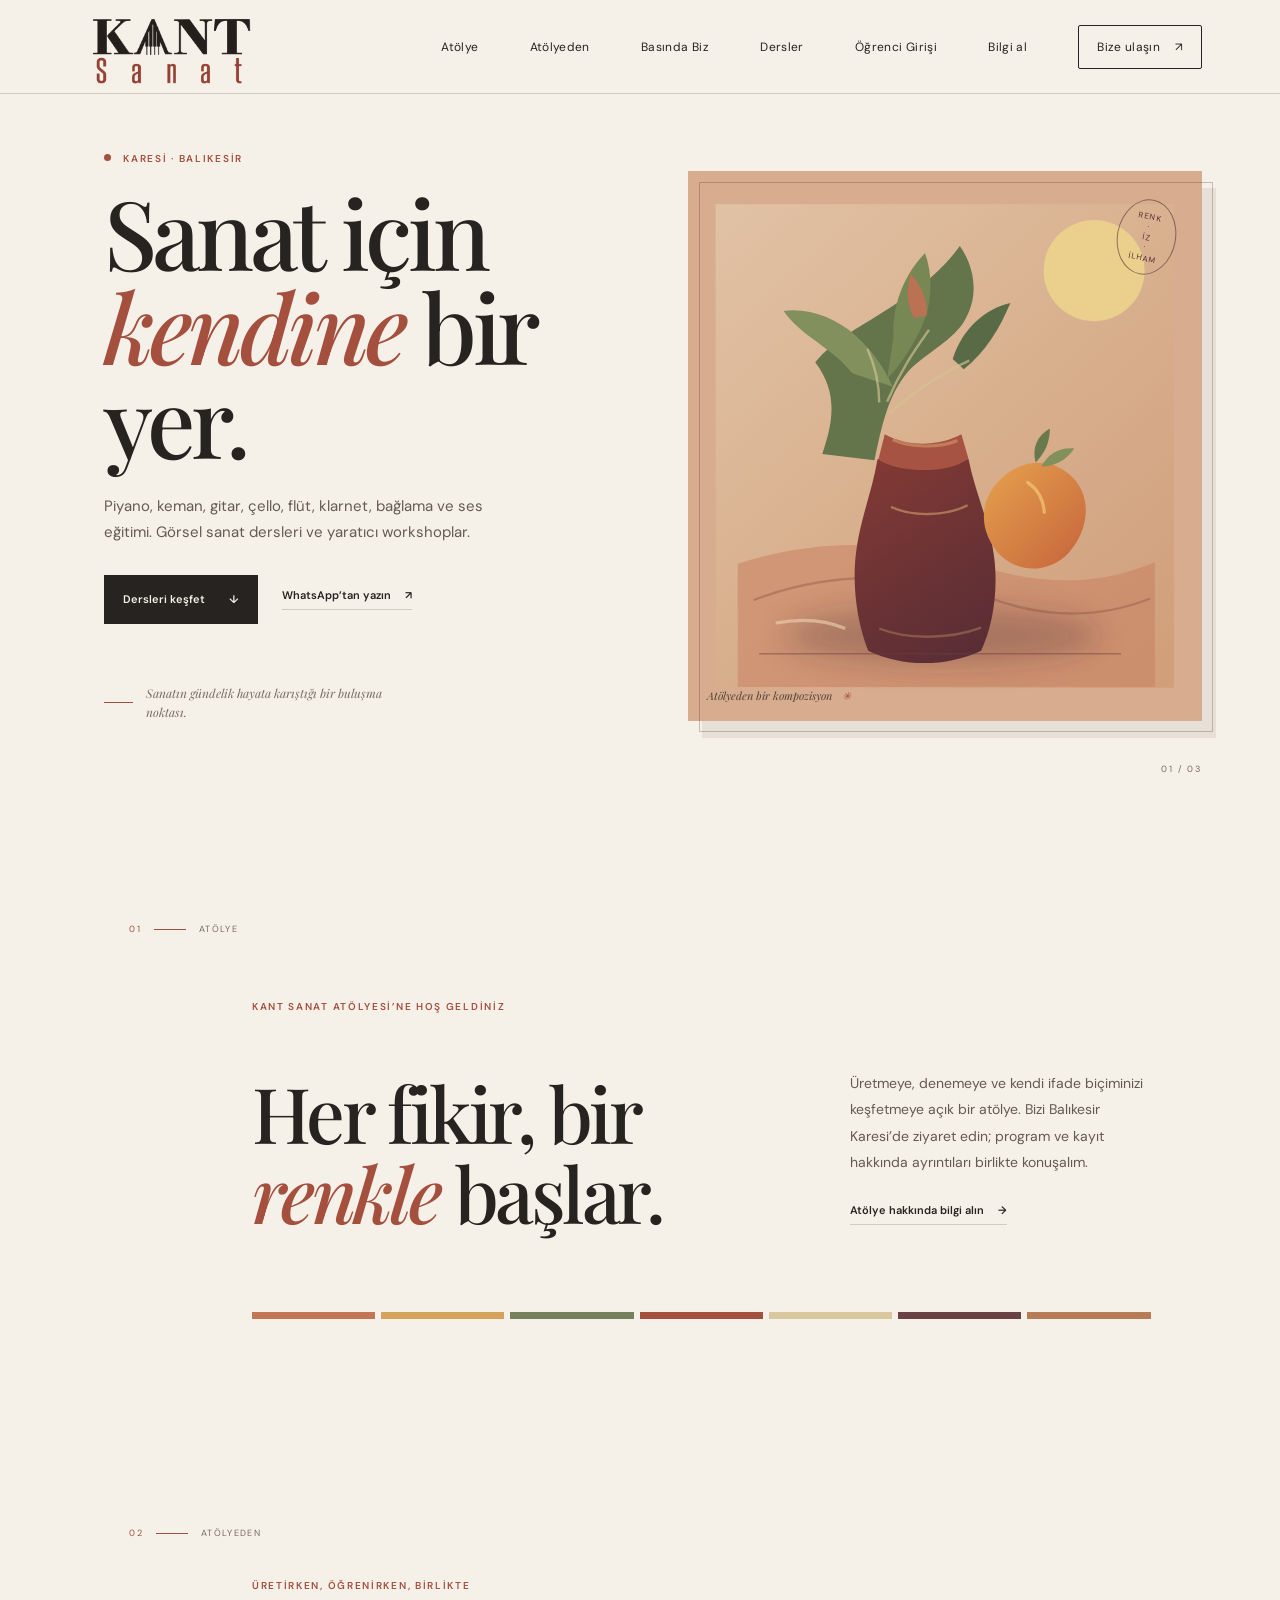
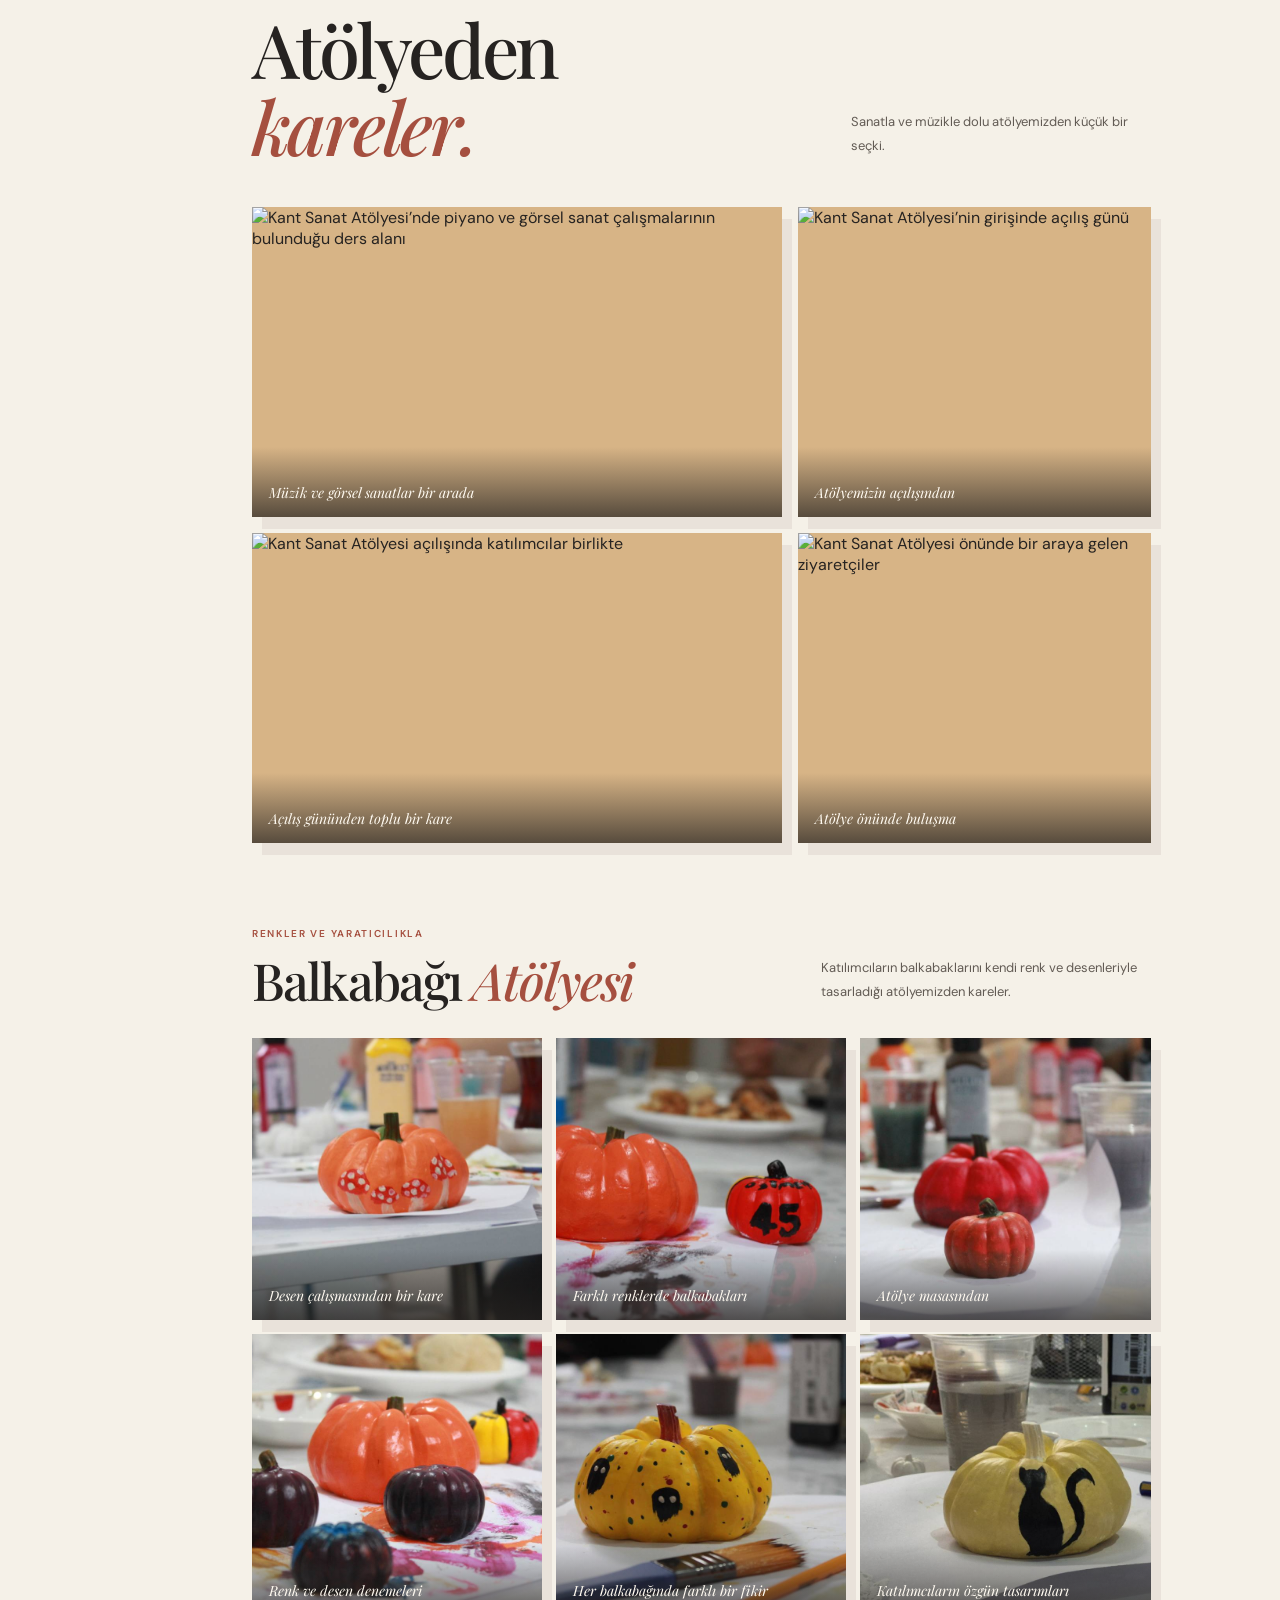
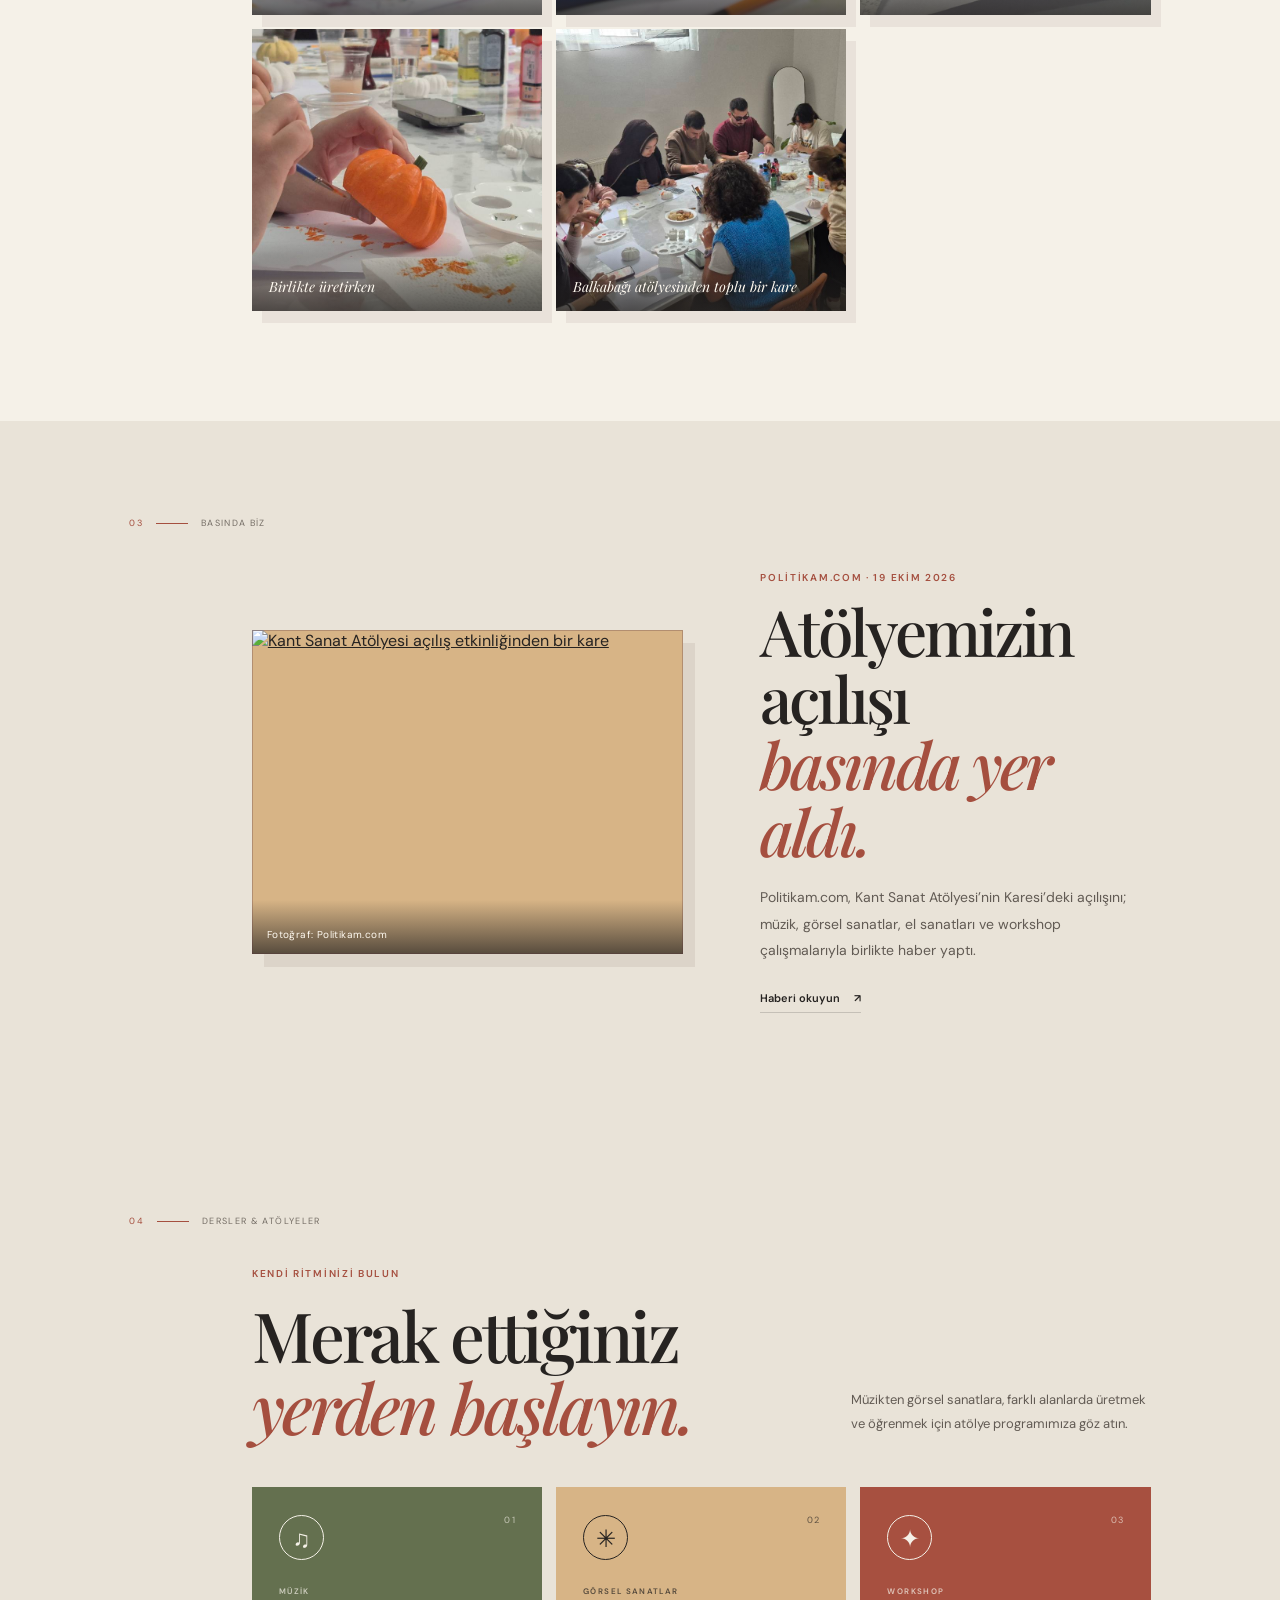
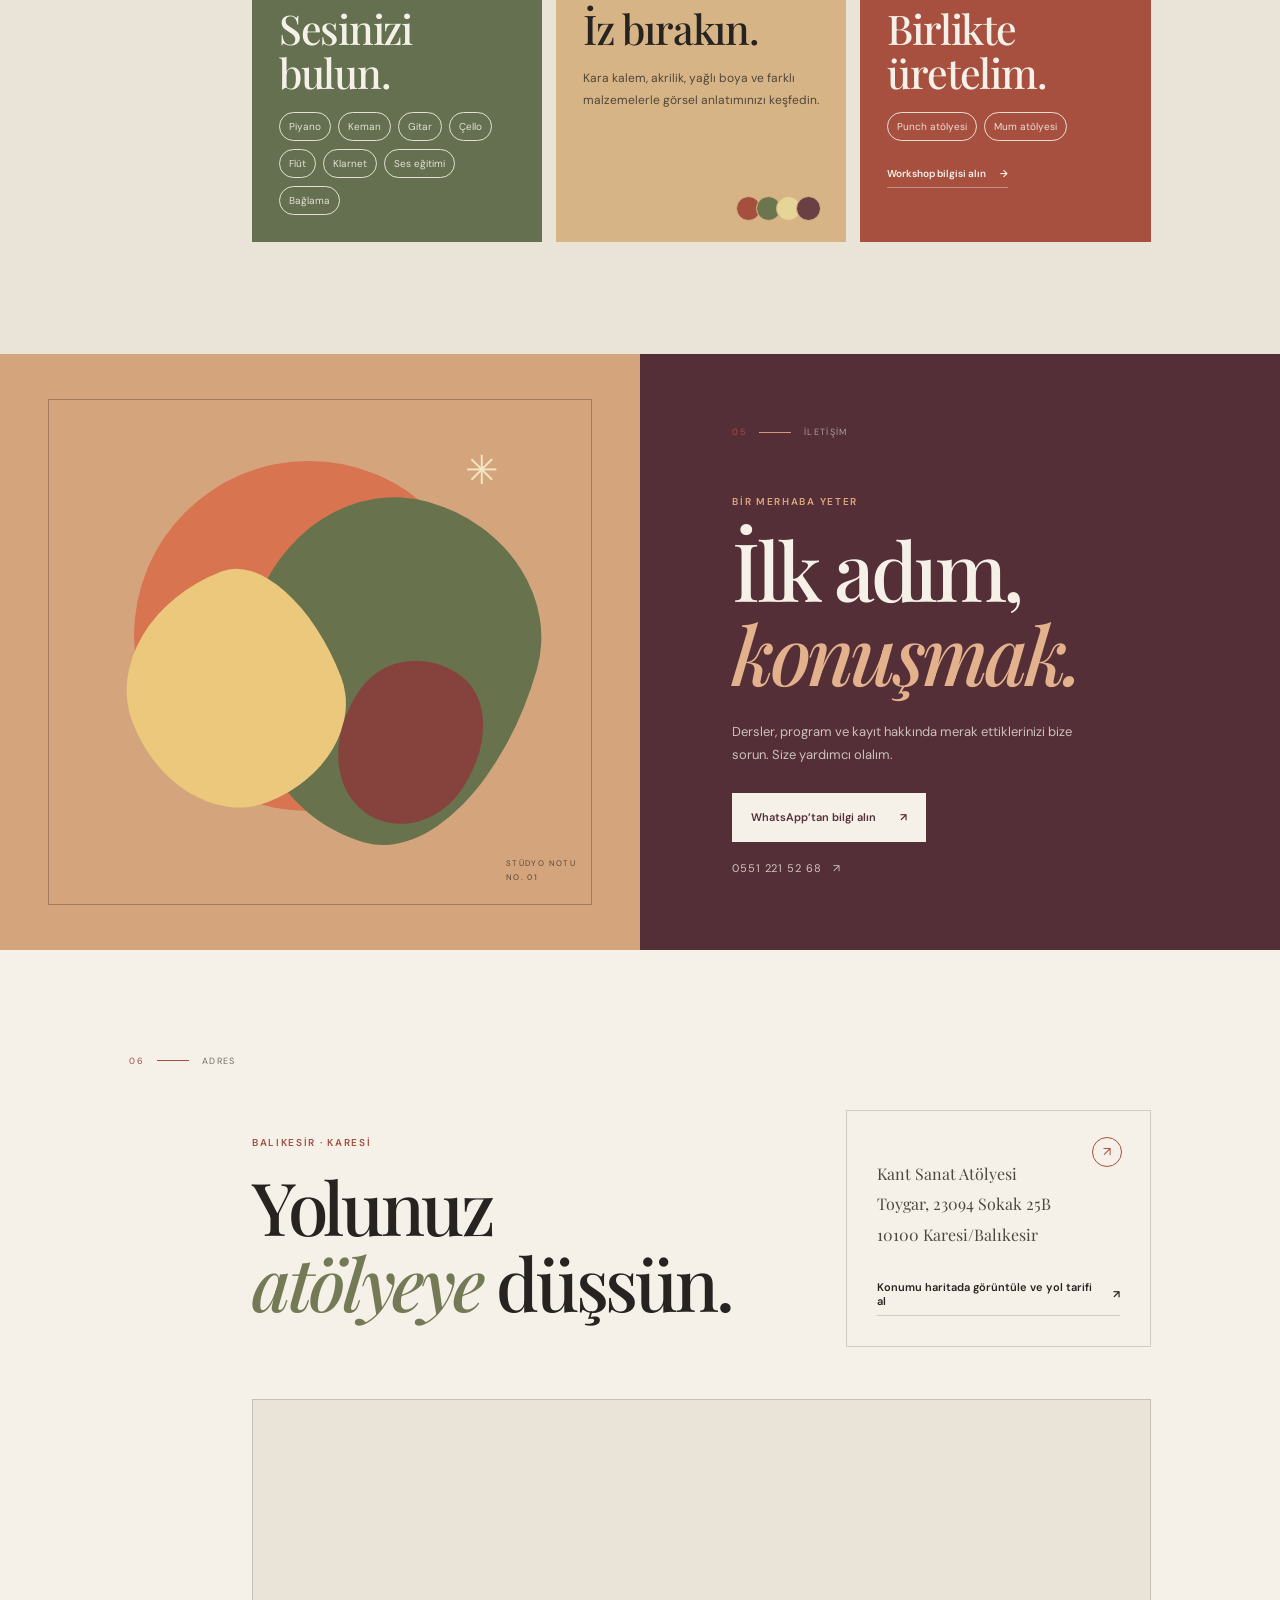
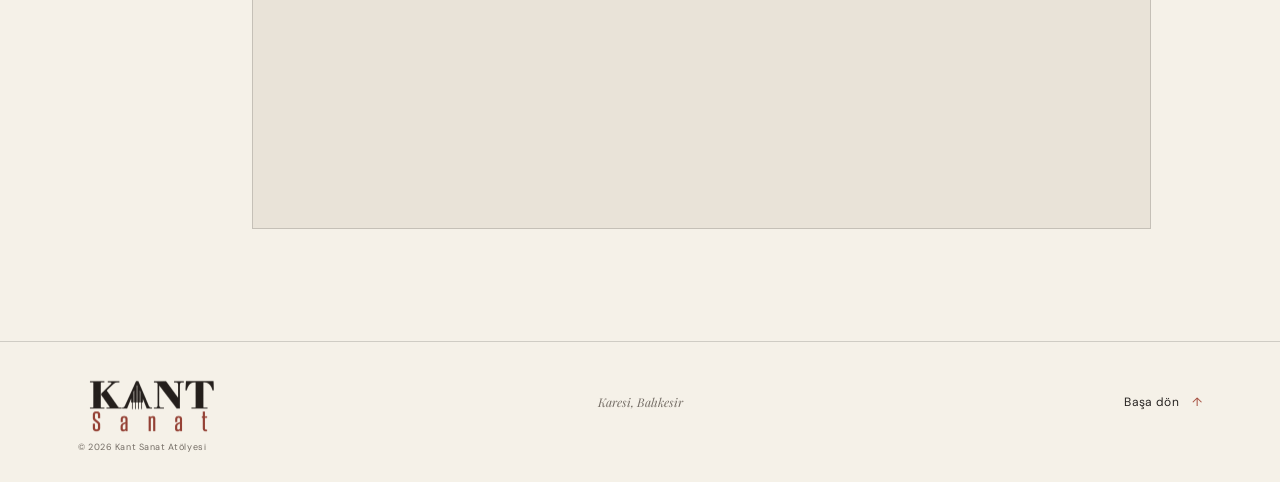
==== commit 31315418: "Remove duplicate pumpkin photo and refresh repaired images" ====
--- a/index.html
+++ b/index.html
@@ -151,23 +151,19 @@
             <figcaption>Renk ve desen denemeleri</figcaption>
           </figure>
           <figure class="gallery-card pumpkin-card">
-            <img src="assets/pumpkin-05.svg" alt="Balkabağı üzerine nokta desenleri" loading="lazy">
-            <figcaption>Yakından bir çalışma</figcaption>
-          </figure>
-          <figure class="gallery-card pumpkin-card">
             <img src="assets/pumpkin-06.svg" alt="Hayalet desenli sarı balkabağı" loading="lazy">
             <figcaption>Her balkabağında farklı bir fikir</figcaption>
           </figure>
           <figure class="gallery-card pumpkin-card">
-            <img src="assets/pumpkin-07.svg" alt="Kedi figürü işlenmiş açık renkli balkabağı" loading="lazy">
+            <img src="assets/pumpkin-07.svg?v=2" alt="Kedi figürü işlenmiş açık renkli balkabağı" loading="lazy">
             <figcaption>Katılımcıların özgün tasarımları</figcaption>
           </figure>
           <figure class="gallery-card pumpkin-card">
-            <img src="assets/pumpkin-08.svg" alt="Katılımcılar balkabaklarını birlikte boyuyor" loading="lazy">
+            <img src="assets/pumpkin-08.svg?v=2" alt="Katılımcılar balkabaklarını birlikte boyuyor" loading="lazy">
             <figcaption>Birlikte üretirken</figcaption>
           </figure>
           <figure class="gallery-card pumpkin-card">
-            <img src="assets/pumpkin-09.svg" alt="Balkabağı atölyesinde bir araya gelen katılımcılar çalışmalarını yapıyor" loading="lazy">
+            <img src="assets/pumpkin-09.svg?v=2" alt="Balkabağı atölyesinde bir araya gelen katılımcılar çalışmalarını yapıyor" loading="lazy">
             <figcaption>Balkabağı atölyesinden toplu bir kare</figcaption>
           </figure>
           </div>
--- a/styles.css
+++ b/styles.css
@@ -234,3 +234,25 @@
   .gallery-card, .gallery-card img { min-height: 0; }
   .gallery-card img { aspect-ratio: 4 / 3; }
 }
+
+.pumpkin-workshop { margin-top: 84px; }
+.pumpkin-heading { margin: 0 0 30px 12%; display: flex; justify-content: space-between; align-items: end; gap: 6vw; }
+.pumpkin-heading .eyebrow { margin-bottom: 12px; }
+.pumpkin-heading h3 { margin: 0; font: 500 clamp(34px, 4vw, 52px)/1.1 var(--serif); letter-spacing: -.035em; }
+.pumpkin-heading h3 em { color: var(--clay); }
+.pumpkin-heading > p { max-width: 330px; margin: 0 0 4px; color: #625b54; font-size: 13px; line-height: 1.85; }
+.pumpkin-grid { margin-left: 12%; display: grid; grid-template-columns: repeat(3, minmax(0, 1fr)); gap: 14px; }
+.pumpkin-card { height: clamp(220px, 22vw, 320px); min-height: 0; }
+.pumpkin-card img { height: 100%; min-height: 0; aspect-ratio: auto; }
+@media (max-width: 900px) {
+  .pumpkin-heading, .pumpkin-grid { margin-left: 5%; }
+  .pumpkin-grid { grid-template-columns: repeat(2, minmax(0, 1fr)); }
+}
+@media (max-width: 680px) {
+  .pumpkin-workshop { margin-top: 60px; }
+  .pumpkin-heading { margin: 0 0 23px; display: block; }
+  .pumpkin-heading h3 { font-size: clamp(34px, 9vw, 45px); }
+  .pumpkin-heading > p { margin-top: 13px; }
+  .pumpkin-grid { margin: 0; grid-template-columns: repeat(2, minmax(0, 1fr)); gap: 10px; }
+  .pumpkin-card { height: 43vw; min-height: 150px; }
+}
